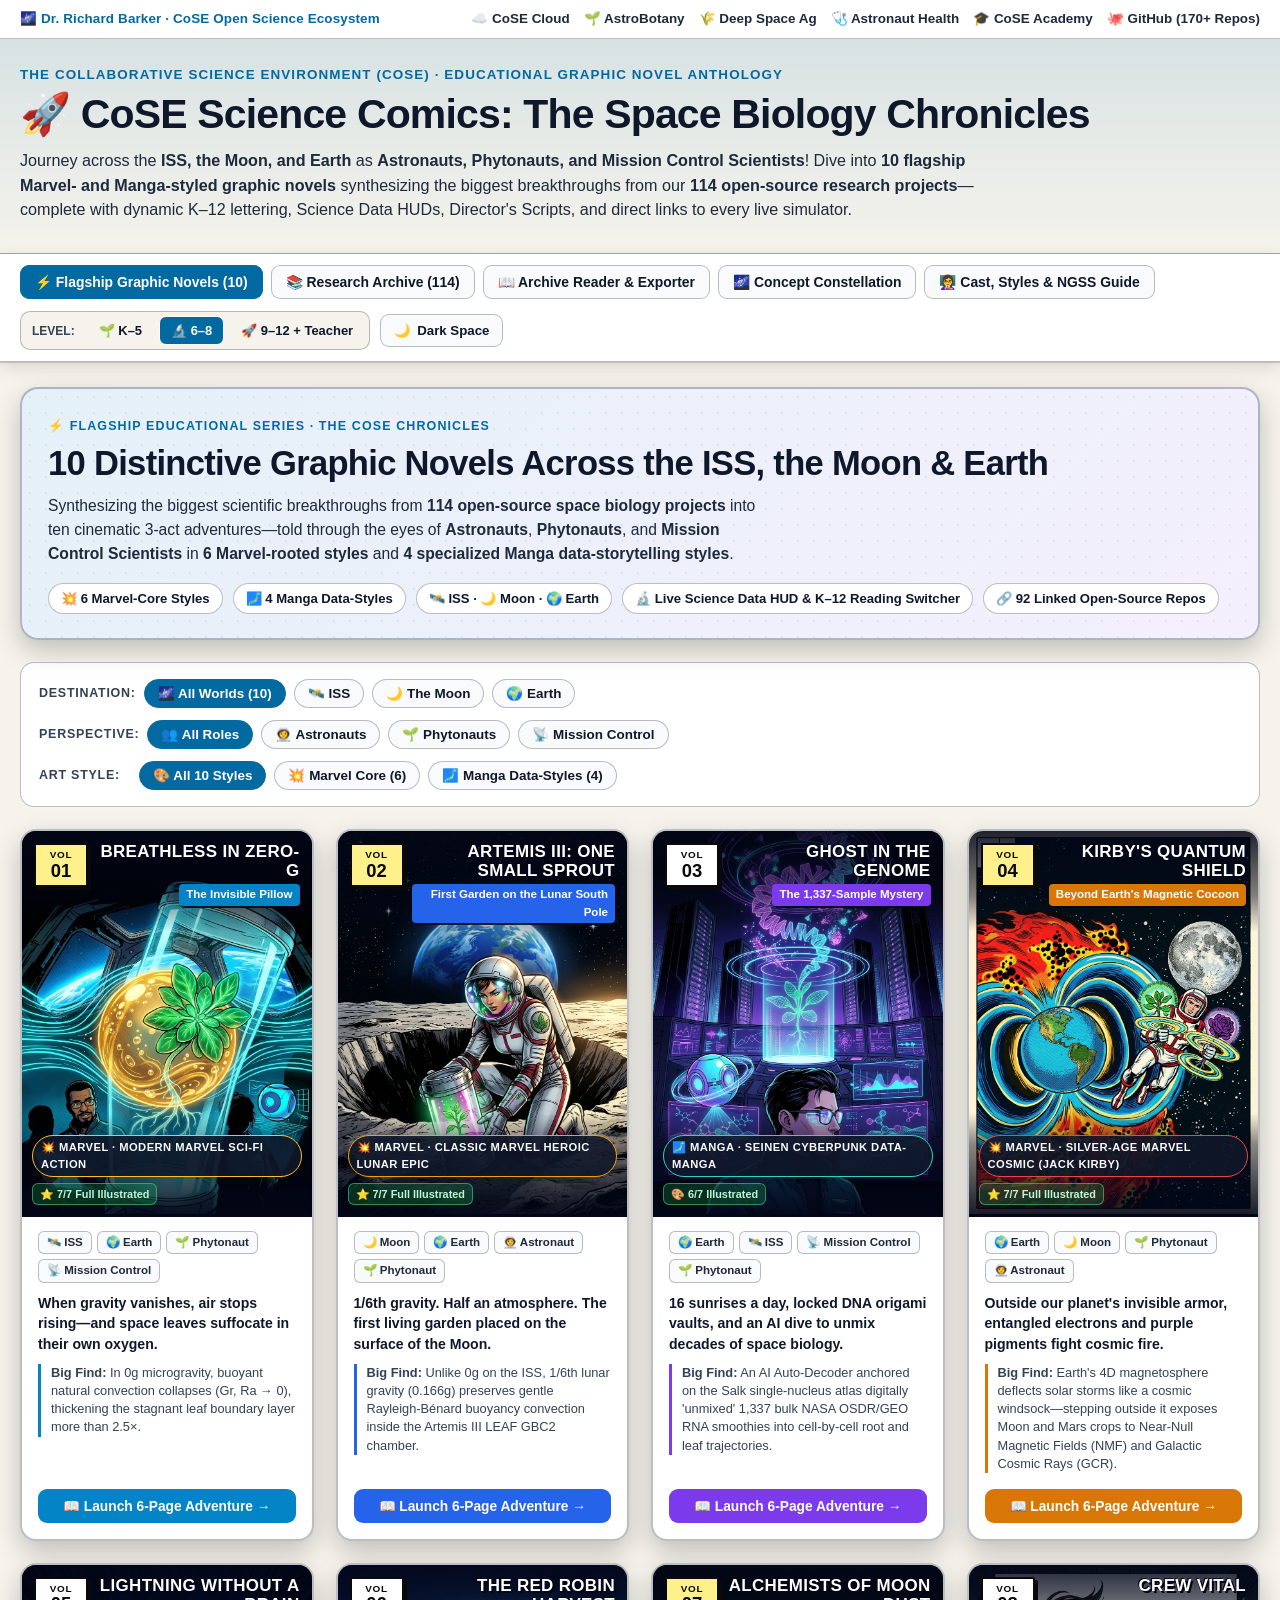
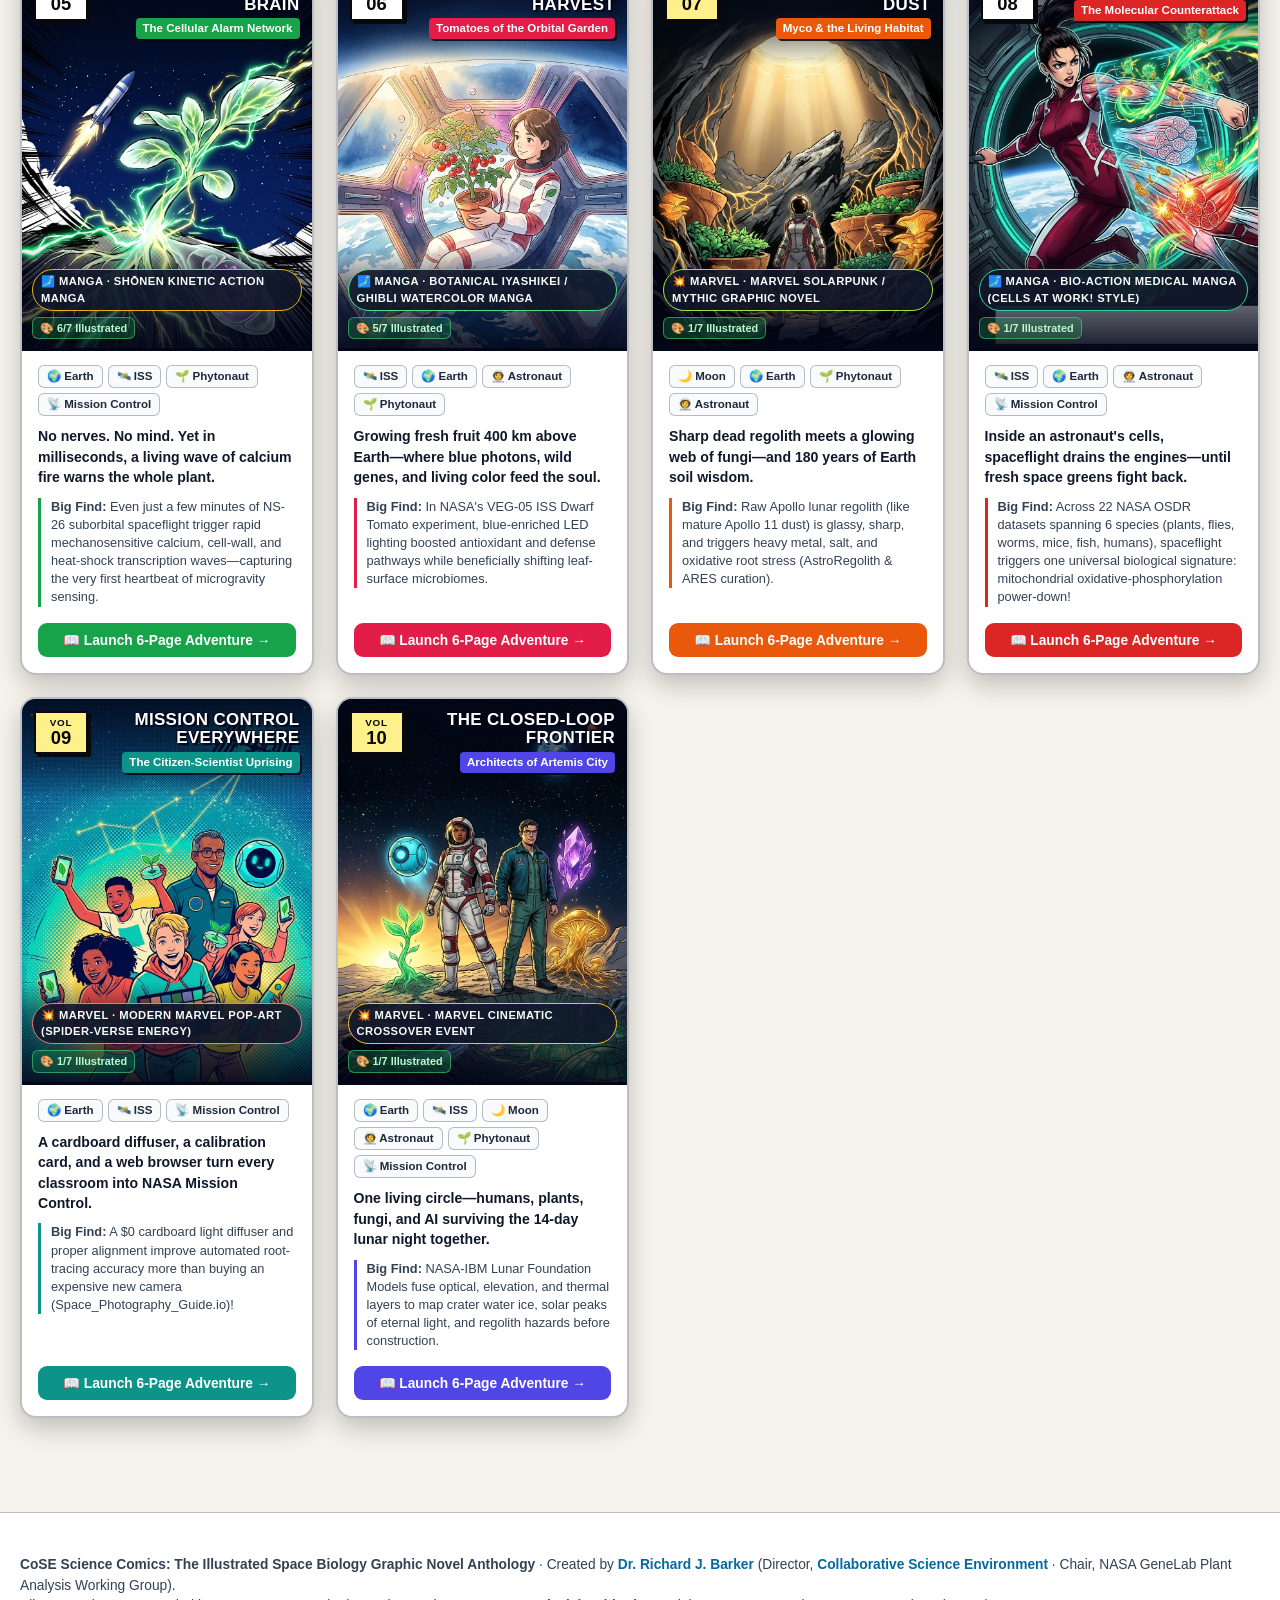
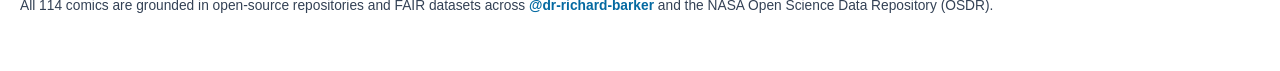
==== index.html @ 856b97b4 "Add The CoSE Chronicles: 10 flagship Marvel & Manga graphic novels (42/70 AI WebP plates + HD PNG/PD" ====
<!DOCTYPE html>
<html lang="en">
<head>
  <meta charset="utf-8">
  <meta name="viewport" content="width=device-width, initial-scale=1">
  <meta name="color-scheme" content="light dark">
  <script>
    try {
      document.querySelector('meta[name="color-scheme"]').content = localStorage.getItem("color-scheme") ?? "light dark";
    } catch (_) {}
  </script>
  <title>CoSE Science Comics — 10 Flagship Space Biology Graphic Novels &amp; 114-Issue Research Archive</title>
  <meta name="description" content="10 flagship Marvel- and Manga-styled illustrated space biology graphic novels across the ISS, the Moon, and Earth, plus a 114-issue open-science research archive from Dr. Richard Barker's CoSE portfolio.">
  <link rel="icon" href="https://dr-richard-barker.github.io/Plant_response_to_radiation/cose/cose-logo.png">
  <link rel="stylesheet" href="css/comics.css">
  <link rel="stylesheet" href="css/graphic-novels.css">
</head>
<body data-site-id="Comics">

  <!-- Top CoSE Ecosystem Navigation Bar -->
  <nav class="cose-top-bar" aria-label="CoSE Ecosystem Navigation">
    <div class="wrap">
      <a class="cose-brand-link" href="https://dr-richard-barker.github.io/">
        🌌 Dr. Richard Barker · CoSE Open Science Ecosystem
      </a>
      <div class="cose-hub-links">
        <a href="https://dr-richard-barker.github.io/CoSE_Cloud/Hub/">☁️ CoSE Cloud</a>
        <a href="https://dr-richard-barker.github.io/AstroBotany/">🌱 AstroBotany</a>
        <a href="https://dr-richard-barker.github.io/DeepSpaceAg/">🌾 Deep Space Ag</a>
        <a href="https://dr-richard-barker.github.io/AstronautHealth/">🩺 Astronaut Health</a>
        <a href="https://dr-richard-barker.github.io/dr-richard-barker/">🎓 CoSE Academy</a>
        <a href="https://github.com/dr-richard-barker" target="_blank" rel="noopener">🐙 GitHub (170+ Repos)</a>
      </div>
    </div>
  </nav>

  <!-- Anthology Hero Masthead -->
  <header class="hero-header">
    <div class="wrap">
      <p class="hero-eyebrow">The Collaborative Science Environment (CoSE) · Educational Graphic Novel Anthology</p>
      <h1 class="hero-title">🚀 CoSE Science Comics: The Space Biology Chronicles</h1>
      <p class="hero-lede">
        Journey across the <strong>ISS, the Moon, and Earth</strong> as <strong>Astronauts, Phytonauts, and Mission Control Scientists</strong>!
        Dive into <strong>10 flagship Marvel- and Manga-styled graphic novels</strong> synthesizing the biggest breakthroughs from our
        <strong>114 open-source research projects</strong>—complete with dynamic K–12 lettering, Science Data HUDs, Director's Scripts, and direct links to every live simulator.
      </p>
    </div>
  </header>

  <!-- Sticky Control Deck: View Mode Tabs + K-12 Reading Level Switcher + Light/Dark Contrast Toggle -->
  <div class="control-deck">
    <div class="wrap control-deck-inner">
      <div class="view-tabs-bar" role="tablist" aria-label="Comic Portal Views">
        <button class="tab-btn active" data-tab-btn="novels" role="tab">⚡ Flagship Graphic Novels (10)</button>
        <button class="tab-btn" data-tab-btn="newsstand" role="tab">📚 Research Archive (114)</button>
        <button class="tab-btn" data-tab-btn="reader" role="tab">📖 Archive Reader &amp; Exporter</button>
        <button class="tab-btn" data-tab-btn="constellation" role="tab">🌌 Concept Constellation</button>
        <button class="tab-btn" data-tab-btn="educator" role="tab">👩‍🏫 Cast, Styles &amp; NGSS Guide</button>
      </div>

      <div class="right-controls-cluster">
        <div class="level-switcher-group" role="group" aria-label="K-12 Reading Level Switcher">
          <span class="level-label">Level:</span>
          <button class="level-btn" data-level-btn="k5" aria-pressed="false">🌱 K–5</button>
          <button class="level-btn active" data-level-btn="ms" aria-pressed="true">🔬 6–8</button>
          <button class="level-btn" data-level-btn="hs" aria-pressed="false">🚀 9–12 + Teacher</button>
        </div>

        <button id="theme-toggle-btn" class="theme-toggle-btn" type="button" title="Toggle between Archival Light Ink Mode and Deep-Space Dark Mode">
          <span class="when-dark">☀️ <span class="sr-only">Switch to </span>Light Ink</span>
          <span class="when-light">🌙 <span class="sr-only">Switch to </span>Dark Space</span>
        </button>
      </div>
    </div>
  </div>

  <!-- ====================================================================
       VIEW 0 (HERO LANDING): 10 FLAGSHIP GRAPHIC NOVELS (MARVEL & MANGA)
       ==================================================================== -->
  <main id="view-novels" class="view-section active" aria-label="10 Flagship Graphic Novels">
    <div class="wrap">
      <div id="graphic-novels-stage"></div>
    </div>
  </main>

  <!-- ====================================================================
       VIEW 1: RESEARCH ARCHIVE NEWSSTAND (All 114 Issues across 8 Series)
       ==================================================================== -->
  <section id="view-newsstand" class="view-section" aria-label="114-Issue Research Archive">
    <div class="wrap">
      <div class="filter-console">
        <div id="scope-filter-bar" class="scope-filter-bar"></div>
        <div id="series-filter-bar" class="series-filter-bar"></div>
        <div class="filter-controls-row">
          <input
            type="search"
            id="comic-search-input"
            class="filter-input"
            placeholder="🔍 Search by project, gene, equation, Moon/Mars, or topic (e.g. 'CFD', 'mycoponics', 'H3K27me3', 'calcium', 'tomato')..."
            aria-label="Search comics"
          >
          <select id="concept-filter-select" class="filter-select" aria-label="Filter by Connecting Concept"></select>
          <select id="cast-filter-select" class="filter-select" aria-label="Filter by Character Cast"></select>
          <button id="reset-filters-btn" class="btn-reset" type="button">Reset Filters</button>
        </div>
      </div>

      <div class="newsstand-status-bar">
        <span id="newsstand-count-label">Showing all 114 Hyper-Detailed Academic Graphic Novels</span>
        <span>💡 Click any issue to read the 5-panel story or click <strong>🎞️ SVG·GIF·PDF</strong> to view/download embeddable media!</span>
      </div>

      <div id="newsstand-container"></div>
    </div>
  </section>

  <!-- ====================================================================
       VIEW 2: INTERACTIVE 5-PANEL COMIC BOOK READER & EXPORTER
       ==================================================================== -->
  <section id="view-reader" class="view-section" aria-label="Interactive Comic Book Reader">
    <div class="wrap">
      <div id="comic-reader-stage"></div>
    </div>
  </section>

  <!-- ====================================================================
       VIEW 3: INTERACTIVE CONCEPT CONSTELLATION GRAPH
       ==================================================================== -->
  <section id="view-constellation" class="view-section" aria-label="Concept Constellation Graph">
    <div class="wrap">
      <div class="constellation-pills-bar" id="constellation-concept-pills"></div>
      <div class="constellation-layout">
        <div class="constellation-stage-card">
          <canvas id="constellation-canvas" width="900" height="600"></canvas>
        </div>
        <aside class="constellation-inspector-panel" id="constellation-inspector">
          <div class="inspector-empty">
            <h3>🌌 Interactive Concept Constellation</h3>
            <p>Click any of the <strong>16 Core Concept Stars</strong> (inner ring) or <strong>114 Research Comic Planets</strong> (outer ring) to see how key scientific ideas bridge every project in the lab!</p>
          </div>
        </aside>
      </div>
    </div>
  </section>

  <!-- ====================================================================
       VIEW 4: CAST, 8 ART STYLES & K-12 EDUCATOR NGSS GUIDE
       ==================================================================== -->
  <section id="view-educator" class="view-section" aria-label="Cast and K-12 Educator Guide">
    <div class="wrap">
      <h2>👩‍🚀 Meet the Recurring Cast of the CoSE Space Lab</h2>
      <p class="hero-lede">
        Across all 8 visual comic styles, these six characters guide K–12 explorers from microscopic starch crystals
        and fungal threads up to orbital greenhouses and lunar cities.
      </p>
      <div id="cast-cards-grid" class="cast-cards-grid"></div>

      <h2>🎨 Eight Distinct Comic Art Styles — One Unified Scientific Universe</h2>
      <p class="hero-lede">
        Each thematic series features its own custom 5-layer SVG artwork palette, subcellular zoom lens, annotated leader lines,
        and embedded quantitative mini-plots while sharing our 5-panel narrative arc.
      </p>
      <div id="styles-showcase-grid" class="styles-showcase-grid"></div>

      <h2>📐 K–12 Next Generation Science Standards (NGSS) &amp; Concept Matrix</h2>
      <p class="hero-lede">
        Every comic issue connects 3 to 4 of these 16 core concepts and includes a 5-minute hands-on investigation using the project's free browser simulator.
      </p>
      <div class="ngss-table-wrap">
        <table class="ngss-table">
          <thead>
            <tr>
              <th>Core Concept Thread</th>
              <th>NGSS Alignment</th>
              <th>🌱 Elementary (K–5)</th>
              <th>🔬 Middle School (6–8)</th>
              <th>🚀 High School (9–12)</th>
              <th>Connected Comics</th>
            </tr>
          </thead>
          <tbody id="ngss-concepts-table"></tbody>
        </table>
      </div>
    </div>
  </section>

  <!-- Footer -->
  <footer class="site-footer">
    <div class="wrap">
      <p>
        <strong>CoSE Science Comics: The Illustrated Space Biology Graphic Novel Anthology</strong> · Created by
        <a href="https://dr-richard-barker.github.io/">Dr. Richard J. Barker</a> (Director,
        <a href="https://cosecloud.com">Collaborative Science Environment</a> · Chair, NASA GeneLab Plant Analysis Working Group).<br>
        All 114 comics are grounded in open-source repositories and FAIR datasets across
        <a href="https://github.com/dr-richard-barker">@dr-richard-barker</a> and the NASA Open Science Data Repository (OSDR).
      </p>
    </div>
  </footer>

  <!-- Scripts -->
  <script src="data/comics_catalog.js"></script>
  <script src="data/graphic_novels.js"></script>
  <script src="js/svg-art-engine.js"></script>
  <script src="js/graphic-novel-art-studio.js"></script>
  <script src="js/graphic-novel-export.js"></script>
  <script src="js/export-engine.js"></script>
  <script src="js/constellation.js"></script>
  <script src="js/comic-reader.js"></script>
  <script src="js/graphic-novel-reader.js"></script>
</body>
</html>
---- css/comics.css ----
/* ==========================================================================
   CoSE Science Comics — Hyper-Detailed Academic Graphic Novel Stylesheet
   Contrast-Optimized for Both Light Mode (Archival Ink) & Dark Mode (Space Console)
   ========================================================================== */

:root {
  /* Raw Light ("Archival Graphic Novel Ink") & Dark ("Deep-Space Console") Tokens */
  --bg-deep-light: #f5f3ec;
  --bg-deep-dark: #070b14;

  --bg-surface-light: #ffffff;
  --bg-surface-dark: #0f172a;

  --bg-card-light: #f8fafc;
  --bg-card-dark: #15203b;

  --bg-elevated-light: #e2e8f0;
  --bg-elevated-dark: #1e293b;

  --fg-primary-light: #0f172a;
  --fg-primary-dark: #f8fafc;

  --fg-secondary-light: #1e293b;
  --fg-secondary-dark: #e2e8f0;

  --fg-muted-light: #334155;
  --fg-muted-dark: #cbd5e1;

  --border-line-light: rgba(15, 23, 42, 0.28);
  --border-line-dark: rgba(148, 163, 184, 0.34);

  --cose-teal-light: #0369a1;
  --cose-teal-dark: #0284c7;

  --cose-cyan-light: #0369a1;
  --cose-cyan-dark: #38bdf8;

  --cose-gold-light: #92400e;
  --cose-gold-dark: #fde047;

  --takehome-bg-light: #fefce8;
  --takehome-bg-dark: rgba(15, 23, 42, 0.94);

  --caption-bar-bg-light: #0f172a;
  --caption-bar-bg-dark: #060a12;

  /* Default to Light fallback before media query / light-dark() */
  --bg-deep: var(--bg-deep-light);
  --bg-surface: var(--bg-surface-light);
  --bg-card: var(--bg-card-light);
  --bg-elevated: var(--bg-elevated-light);
  --fg-primary: var(--fg-primary-light);
  --fg-secondary: var(--fg-secondary-light);
  --fg-muted: var(--fg-muted-light);
  --border-line: var(--border-line-light);
  --cose-teal: var(--cose-teal-light);
  --cose-cyan: var(--cose-cyan-light);
  --cose-gold: var(--cose-gold-light);
  --takehome-bg: var(--takehome-bg-light);
  --caption-bar-bg: var(--caption-bar-bg-light);

  /* Fallback for browsers without light-dark() support */
  @media (prefers-color-scheme: dark) {
    --bg-deep: var(--bg-deep-dark);
    --bg-surface: var(--bg-surface-dark);
    --bg-card: var(--bg-card-dark);
    --bg-elevated: var(--bg-elevated-dark);
    --fg-primary: var(--fg-primary-dark);
    --fg-secondary: var(--fg-secondary-dark);
    --fg-muted: var(--fg-muted-dark);
    --border-line: var(--border-line-dark);
    --cose-teal: var(--cose-teal-dark);
    --cose-cyan: var(--cose-cyan-dark);
    --cose-gold: var(--cose-gold-dark);
    --takehome-bg: var(--takehome-bg-dark);
    --caption-bar-bg: var(--caption-bar-bg-dark);
  }

  /* Modern CSS light-dark() resolution following computed color-scheme */
  @supports (color: light-dark(white, black)) {
    --bg-deep: light-dark(var(--bg-deep-light), var(--bg-deep-dark));
    --bg-surface: light-dark(var(--bg-surface-light), var(--bg-surface-dark));
    --bg-card: light-dark(var(--bg-card-light), var(--bg-card-dark));
    --bg-elevated: light-dark(var(--bg-elevated-light), var(--bg-elevated-dark));
    --fg-primary: light-dark(var(--fg-primary-light), var(--fg-primary-dark));
    --fg-secondary: light-dark(var(--fg-secondary-light), var(--fg-secondary-dark));
    --fg-muted: light-dark(var(--fg-muted-light), var(--fg-muted-dark));
    --border-line: light-dark(var(--border-line-light), var(--border-line-dark));
    --cose-teal: light-dark(var(--cose-teal-light), var(--cose-teal-dark));
    --cose-cyan: light-dark(var(--cose-cyan-light), var(--cose-cyan-dark));
    --cose-gold: light-dark(var(--cose-gold-light), var(--cose-gold-dark));
    --takehome-bg: light-dark(var(--takehome-bg-light), var(--takehome-bg-dark));
    --caption-bar-bg: light-dark(var(--caption-bar-bg-light), var(--caption-bar-bg-dark));
  }

  /* MANDATORY: Declare light dark on :root and map <meta name="color-scheme"> override */
  color-scheme: light dark;
  accent-color: var(--cose-teal);

  &:has(> head > meta[name="color-scheme"][content="dark"]) {
    color-scheme: dark;
  }
  &:has(> head > meta[name="color-scheme"][content="light"]) {
    color-scheme: light;
  }

  --radius-lg: 14px;
  --radius-md: 10px;
  --shadow-card: 0 10px 26px rgba(0, 0, 0, 0.22);
}

/* Toggle option branching without JS dependencies */
.theme-toggle-btn .when-dark {
  display: none;
}
.theme-toggle-btn .when-light {
  display: inline-flex;
  align-items: center;
  gap: 6px;
}

@media (prefers-color-scheme: dark) {
  :root:not(:has(> head > meta[name="color-scheme"][content="light"])) .theme-toggle-btn .when-dark {
    display: inline-flex;
    align-items: center;
    gap: 6px;
  }
  :root:not(:has(> head > meta[name="color-scheme"][content="light"])) .theme-toggle-btn .when-light {
    display: none;
  }
}

:root:has(> head > meta[name="color-scheme"][content="dark"]) .theme-toggle-btn .when-dark {
  display: inline-flex;
  align-items: center;
  gap: 6px;
}
:root:has(> head > meta[name="color-scheme"][content="dark"]) .theme-toggle-btn .when-light {
  display: none;
}

* {
  box-sizing: border-box;
}

body {
  margin: 0;
  padding: 0;
  background-color: var(--bg-deep);
  color: var(--fg-primary);
  font-family: "IBM Plex Sans", -apple-system, BlinkMacSystemFont, "Segoe UI", Roboto, sans-serif;
  line-height: 1.5;
}

.sr-only {
  position: absolute;
  width: 1px;
  height: 1px;
  overflow: hidden;
  clip: rect(0, 0, 0, 0);
}

.wrap {
  max-width: 1360px;
  margin: 0 auto;
  padding: 0 20px;
}

/* ==========================================================================
   Top CoSE Ecosystem Banner & Hero Header
   ========================================================================== */
.cose-top-bar {
  background: var(--bg-surface);
  border-bottom: 1.5px solid var(--border-line);
  padding: 9px 0;
  font-size: 0.84rem;
}

.cose-top-bar .wrap {
  display: flex;
  flex-wrap: wrap;
  justify-content: space-between;
  align-items: center;
  gap: 10px;
}

.cose-brand-link {
  color: var(--cose-cyan);
  font-weight: 800;
  text-decoration: none;
  letter-spacing: 0.01em;
}

.cose-hub-links {
  display: flex;
  flex-wrap: wrap;
  align-items: center;
  gap: 14px;
}

.cose-hub-links a {
  color: var(--fg-secondary);
  font-weight: 600;
  text-decoration: none;
}

.cose-hub-links a:hover {
  color: var(--cose-cyan);
  text-decoration: underline;
}

.hero-header {
  padding: 26px 0 20px;
  border-bottom: 1.5px solid var(--border-line);
  background: linear-gradient(180deg, rgba(3, 105, 161, 0.12), transparent);
}

.hero-eyebrow {
  margin: 0 0 6px;
  color: var(--cose-cyan);
  font-weight: 800;
  font-size: 0.84rem;
  text-transform: uppercase;
  letter-spacing: 0.08em;
}

.hero-title {
  margin: 0 0 10px;
  font-size: clamp(1.75rem, 3.2vw, 2.65rem);
  font-weight: 900;
  letter-spacing: -0.02em;
  line-height: 1.15;
  color: var(--fg-primary);
}

.hero-lede {
  margin: 0 0 12px;
  max-width: 960px;
  color: var(--fg-secondary);
  font-size: 1.01rem;
}

/* ==========================================================================
   Sticky Control Deck (View Mode Tabs + Reading Level + Theme Toggle)
   ========================================================================== */
.control-deck {
  position: sticky;
  top: 0;
  z-index: 40;
  background: var(--bg-surface);
  border-bottom: 2px solid var(--border-line);
  padding: 11px 0;
  box-shadow: 0 4px 16px rgba(0, 0, 0, 0.12);
}

.control-deck-inner {
  display: flex;
  flex-wrap: wrap;
  justify-content: space-between;
  align-items: center;
  gap: 12px;
}

.view-tabs-bar {
  display: flex;
  flex-wrap: wrap;
  gap: 8px;
}

.tab-btn {
  background: var(--bg-card);
  color: var(--fg-primary);
  border: 1.5px solid var(--border-line);
  border-radius: 9px;
  padding: 8px 14px;
  font-size: 0.87rem;
  font-weight: 700;
  cursor: pointer;
  transition: all 0.14s ease;
}

.tab-btn:hover {
  border-color: var(--cose-cyan);
}

.tab-btn.active {
  background: var(--cose-teal);
  border-color: var(--cose-teal);
  color: #ffffff;
}

.right-controls-cluster {
  display: flex;
  flex-wrap: wrap;
  align-items: center;
  gap: 10px;
}

.level-switcher-group {
  display: flex;
  align-items: center;
  flex-wrap: wrap;
  gap: 5px;
  background: var(--bg-deep);
  padding: 4px;
  border-radius: 10px;
  border: 1.5px solid var(--border-line);
}

.level-label {
  font-size: 0.75rem;
  font-weight: 800;
  color: var(--fg-muted);
  padding: 0 7px;
  text-transform: uppercase;
}

.level-btn {
  background: transparent;
  color: var(--fg-primary);
  border: 1.5px solid transparent;
  border-radius: 7px;
  padding: 6px 11px;
  font-size: 0.81rem;
  font-weight: 700;
  cursor: pointer;
}

.level-btn.active {
  background: var(--cose-teal);
  color: #ffffff;
  border-color: #ffffff;
}

.theme-toggle-btn {
  background: var(--bg-card);
  color: var(--fg-primary);
  border: 1.5px solid var(--border-line);
  border-radius: 9px;
  padding: 8px 13px;
  font-size: 0.83rem;
  font-weight: 800;
  cursor: pointer;
  transition: border-color 0.15s;
}

.theme-toggle-btn:hover {
  border-color: var(--cose-cyan);
}

/* ==========================================================================
   View Sections & Filter Console
   ========================================================================== */
.view-section {
  display: none;
  padding: 24px 0 60px;
}

.view-section.active {
  display: block;
}

.filter-console {
  background: var(--bg-surface);
  border: 1.5px solid var(--border-line);
  border-radius: var(--radius-lg);
  padding: 16px;
  margin-bottom: 22px;
}

.series-filter-bar {
  display: flex;
  flex-wrap: wrap;
  gap: 8px;
  margin-bottom: 14px;
}

.series-pill {
  display: inline-flex;
  align-items: center;
  gap: 7px;
  background: var(--bg-card);
  color: var(--fg-primary);
  border: 1.5px solid var(--border-line);
  border-radius: 999px;
  padding: 6px 13px;
  font-size: 0.81rem;
  font-weight: 700;
  cursor: pointer;
}

.series-pill:hover {
  border-color: var(--s-color, var(--cose-cyan));
}

.series-pill.active {
  background: var(--s-color, var(--cose-teal));
  border-color: var(--s-color, var(--cose-teal));
  color: #ffffff;
}

.pill-count {
  background: rgba(0, 0, 0, 0.25);
  padding: 1px 7px;
  border-radius: 99px;
  font-size: 0.74rem;
}

.filter-controls-row {
  display: grid;
  grid-template-columns: 1.4fr 1fr 1fr auto;
  gap: 10px;
  align-items: center;
}

@media (max-width: 900px) {
  .filter-controls-row {
    grid-template-columns: 1fr;
  }
}

.filter-input,
.filter-select {
  background: var(--bg-deep);
  color: var(--fg-primary);
  border: 1.5px solid var(--border-line);
  border-radius: 8px;
  padding: 9px 12px;
  font-size: 0.88rem;
  font-weight: 600;
  width: 100%;
}

.btn-reset {
  background: var(--bg-elevated);
  color: var(--fg-primary);
  border: 1.5px solid var(--border-line);
  border-radius: 8px;
  padding: 9px 14px;
  font-size: 0.84rem;
  font-weight: 700;
  cursor: pointer;
}

.newsstand-status-bar {
  display: flex;
  flex-wrap: wrap;
  justify-content: space-between;
  align-items: center;
  margin-bottom: 16px;
  color: var(--fg-muted);
  font-weight: 600;
  font-size: 0.88rem;
}

/* ==========================================================================
   Series Shelves & Comic Newsstand Cards
   ========================================================================== */
.series-shelf {
  margin-bottom: 44px;
  background: var(--bg-surface);
  border: 1.5px solid var(--border-line);
  border-top: 5px solid var(--series-color);
  border-radius: var(--radius-lg);
  padding: 22px;
  box-shadow: var(--shadow-card);
}

.series-shelf-header {
  display: flex;
  flex-wrap: wrap;
  justify-content: space-between;
  align-items: flex-start;
  gap: 12px;
  margin-bottom: 20px;
  padding-bottom: 14px;
  border-bottom: 1.5px solid var(--border-line);
}

.series-badge {
  display: inline-block;
  font-size: 0.73rem;
  font-weight: 800;
  text-transform: uppercase;
  letter-spacing: 0.06em;
  color: #ffffff;
  padding: 3px 10px;
  border-radius: 5px;
  margin-bottom: 6px;
}

.series-title-group h2 {
  margin: 0 0 6px;
  font-size: 1.4rem;
  color: var(--fg-primary);
}

.series-title-group p {
  margin: 0;
  color: var(--fg-secondary);
  font-size: 0.93rem;
  max-width: 880px;
}

.series-count-badge {
  background: var(--bg-card);
  border: 1.5px solid var(--series-color);
  color: var(--fg-primary);
  font-weight: 800;
  font-size: 0.85rem;
  padding: 6px 14px;
  border-radius: 99px;
}

.comic-cards-grid {
  display: grid;
  grid-template-columns: repeat(auto-fill, minmax(330px, 1fr));
  gap: 18px;
}

.comic-card {
  display: flex;
  flex-direction: column;
  background: var(--bg-card);
  border: 1.5px solid var(--border-line);
  border-radius: 12px;
  overflow: hidden;
  cursor: pointer;
  transition: transform 0.16s ease, box-shadow 0.16s ease, border-color 0.16s ease;
  box-shadow: var(--shadow-card);
}

.comic-card:hover {
  transform: translateY(-4px);
  border-color: var(--card-accent, var(--cose-cyan));
}

.comic-card-cover {
  width: 100%;
  border-bottom: 2px solid var(--card-accent, var(--cose-cyan));
}

.comic-cover-svg {
  width: 100%;
  height: auto;
  display: block;
}

.comic-card-body {
  padding: 15px;
  display: flex;
  flex-direction: column;
  flex: 1;
}

.comic-card-meta {
  display: flex;
  align-items: center;
  gap: 8px;
  margin-bottom: 8px;
}

.issue-pill {
  font-size: 0.72rem;
  font-weight: 800;
  color: #ffffff;
  padding: 2px 8px;
  border-radius: 4px;
  text-transform: uppercase;
}

.style-pill {
  font-size: 0.77rem;
  color: var(--fg-muted);
  font-weight: 700;
  white-space: nowrap;
  overflow: hidden;
  text-overflow: ellipsis;
}

.comic-card-title {
  margin: 0 0 8px;
  font-size: 1.08rem;
  line-height: 1.3;
  color: var(--fg-primary);
}

.comic-card-hook {
  margin: 0 0 10px;
  font-size: 0.87rem;
  color: var(--fg-secondary);
  line-height: 1.45;
}

.comic-card-takehome {
  background: var(--takehome-bg);
  border-left: 3.5px solid var(--card-accent, var(--cose-teal));
  padding: 8px 10px;
  border-radius: 6px;
  font-size: 0.82rem;
  font-weight: 600;
  color: var(--cose-gold);
  margin-bottom: 12px;
  flex: 1;
}

.comic-card-concepts {
  display: flex;
  flex-wrap: wrap;
  gap: 5px;
  margin-bottom: 12px;
}

.card-concept-tag {
  font-size: 0.72rem;
  font-weight: 700;
  padding: 2px 8px;
  border-radius: 99px;
  border: 1.5px solid;
  background: var(--bg-surface);
  color: var(--fg-primary);
}

.comic-card-footer {
  display: flex;
  gap: 6px;
  align-items: center;
}

.btn-read-comic {
  flex: 1;
  background: var(--card-accent, var(--cose-teal));
  color: #ffffff;
  border: none;
  border-radius: 7px;
  padding: 8px 10px;
  font-size: 0.82rem;
  font-weight: 800;
  cursor: pointer;
}

.btn-export-quick {
  background: var(--bg-surface);
  color: var(--fg-primary);
  border: 1.5px solid var(--border-line);
  border-radius: 7px;
  padding: 7px 9px;
  font-size: 0.76rem;
  font-weight: 800;
  cursor: pointer;
}

.btn-export-quick:hover {
  border-color: var(--cose-cyan);
}

.btn-live-mini {
  background: var(--bg-elevated);
  color: var(--fg-primary);
  border: 1.5px solid var(--border-line);
  border-radius: 7px;
  padding: 7px 9px;
  font-size: 0.76rem;
  font-weight: 800;
  text-decoration: none;
}

/* ==========================================================================
   5-Panel Interactive Graphic Novel Reader Page
   ========================================================================== */
.comic-book-page {
  background: var(--bg-surface);
  border: 2.5px solid var(--series-color, var(--cose-cyan));
  border-radius: 16px;
  padding: 24px;
  box-shadow: var(--shadow-card);
}

.reader-nav-toolbar {
  display: flex;
  flex-wrap: wrap;
  gap: 10px;
  align-items: center;
  justify-content: space-between;
  margin-bottom: 14px;
}

.reader-issue-picker-wrap {
  flex: 1;
  min-width: 240px;
}

.reader-issue-select {
  width: 100%;
  background: var(--bg-deep);
  color: var(--fg-primary);
  border: 1.5px solid var(--series-color);
  border-radius: 8px;
  padding: 9px 12px;
  font-size: 0.9rem;
  font-weight: 700;
}

.btn-nav-step {
  background: var(--bg-card);
  color: var(--fg-primary);
  border: 1.5px solid var(--border-line);
  border-radius: 8px;
  padding: 9px 15px;
  font-size: 0.86rem;
  font-weight: 700;
  cursor: pointer;
}

.btn-nav-step:hover {
  border-color: var(--series-color);
  background: var(--bg-elevated);
}

/* Multi-Format Export & Embed Suite Bar */
.media-export-toolbar {
  display: flex;
  flex-wrap: wrap;
  align-items: center;
  justify-content: space-between;
  gap: 10px;
  background: var(--bg-card);
  border: 1.5px solid var(--border-line);
  border-radius: 10px;
  padding: 10px 14px;
  margin-bottom: 20px;
}

.met-label {
  font-size: 0.84rem;
  font-weight: 800;
  color: var(--fg-primary);
}

.met-buttons {
  display: flex;
  flex-wrap: wrap;
  gap: 8px;
}

.btn-media-export {
  background: var(--bg-surface);
  color: var(--fg-primary);
  border: 1.5px solid var(--series-color);
  border-radius: 7px;
  padding: 7px 12px;
  font-size: 0.81rem;
  font-weight: 800;
  cursor: pointer;
  transition: all 0.14s;
}

.btn-media-export:hover {
  background: var(--series-color);
  color: #ffffff;
}

.comic-page-masthead {
  background: var(--bg-card);
  border: 1.5px solid var(--border-line);
  border-left: 6px solid var(--series-color);
  border-radius: 12px;
  padding: 18px 20px;
  margin-bottom: 22px;
}

.masthead-top-row {
  display: flex;
  flex-wrap: wrap;
  gap: 10px;
  align-items: center;
  margin-bottom: 10px;
}

.masthead-series-tag {
  font-size: 0.75rem;
  font-weight: 800;
  color: #ffffff;
  padding: 4px 10px;
  border-radius: 5px;
  letter-spacing: 0.05em;
}

.masthead-style-tag,
.masthead-level-tag {
  font-size: 0.78rem;
  font-weight: 700;
  background: var(--bg-surface);
  color: var(--fg-primary);
  padding: 4px 10px;
  border-radius: 5px;
  border: 1.5px solid var(--border-line);
}

.masthead-comic-title {
  margin: 0 0 6px;
  font-size: clamp(1.45rem, 2.5vw, 2.1rem);
  font-weight: 900;
  color: var(--fg-primary);
}

.masthead-project-sub {
  margin: 0 0 10px;
  color: var(--fg-secondary);
  font-size: 0.94rem;
}

.masthead-telemetry-row {
  display: flex;
  flex-wrap: wrap;
  gap: 8px;
  margin-bottom: 12px;
}

.telemetry-badge {
  background: var(--bg-surface);
  border: 1px solid var(--border-line);
  border-radius: 6px;
  padding: 4px 10px;
  font-size: 0.79rem;
  color: var(--fg-primary);
}

.telemetry-badge code {
  color: var(--cose-cyan);
  font-weight: 700;
}

.masthead-cast-row {
  display: flex;
  flex-wrap: wrap;
  gap: 8px;
  align-items: center;
  font-size: 0.82rem;
}

.reader-cast-chip {
  background: var(--bg-surface);
  border: 1.5px solid;
  padding: 3px 10px;
  border-radius: 99px;
  color: var(--fg-primary);
}

/* 5-Panel Comic Grid: Spacious 2-Column Layout (+52% Wider Panels for Readability) */
.comic-panels-grid {
  display: grid;
  grid-template-columns: repeat(2, 1fr);
  gap: 20px;
  margin-bottom: 24px;
}

.comic-panel-card {
  background: var(--bg-card);
  border: 2.5px solid var(--series-color);
  border-radius: 12px;
  overflow: hidden;
  display: flex;
  flex-direction: column;
  box-shadow: var(--shadow-card);
}

.comic-panel-card.panel-wide {
  grid-column: 1 / -1;
}

/* Scope Filter Bar & AstroBotany QC Banner */
.scope-filter-bar {
  display: flex;
  flex-wrap: wrap;
  align-items: center;
  gap: 8px;
  margin-bottom: 12px;
  padding-bottom: 12px;
  border-bottom: 1.5px solid var(--border-line);
}

.scope-filter-label {
  font-size: 0.78rem;
  font-weight: 800;
  color: var(--fg-muted);
  text-transform: uppercase;
  margin-right: 4px;
}

.scope-pill {
  display: inline-flex;
  align-items: center;
  gap: 6px;
  background: var(--bg-card);
  color: var(--fg-primary);
  border: 1.5px solid var(--border-line);
  border-radius: 8px;
  padding: 6px 12px;
  font-size: 0.82rem;
  font-weight: 800;
  cursor: pointer;
}

.scope-pill:hover {
  border-color: #16a34a;
}

.scope-pill.active {
  background: #15803d;
  border-color: #4ade80;
  color: #ffffff;
}

.qc-verified-banner {
  background: var(--bg-surface);
  border: 1.5px solid #16a34a;
  border-left: 5px solid #16a34a;
  border-radius: 8px;
  padding: 10px 14px;
  margin-bottom: 12px;
  font-size: 0.85rem;
  color: var(--fg-primary);
}

.qc-verified-banner strong {
  color: #16a34a;
}

@media (max-width: 980px) {
  .comic-panels-grid {
    grid-template-columns: 1fr;
  }
}

.panel-top-caption {
  display: flex;
  align-items: center;
  gap: 10px;
  background: var(--caption-bar-bg);
  padding: 9px 14px;
  border-bottom: 1.5px solid var(--border-line);
}

.panel-num-circle {
  width: 24px;
  height: 24px;
  border-radius: 50%;
  display: inline-flex;
  align-items: center;
  justify-content: center;
  font-size: 0.8rem;
  font-weight: 900;
  color: #ffffff;
  flex-shrink: 0;
}

.panel-caption-text {
  font-size: 0.84rem;
  font-weight: 700;
  color: #fde047;
  letter-spacing: 0.01em;
}

.panel-art-viewport {
  width: 100%;
  border-bottom: 1.5px solid var(--border-line);
}

.comic-panel-svg {
  width: 100%;
  height: auto;
  display: block;
}

.panel-annotations-strip {
  display: flex;
  flex-wrap: wrap;
  gap: 5px;
  padding: 8px 12px 2px;
}

.pa-chip {
  font-size: 0.72rem;
  font-family: monospace;
  background: var(--bg-surface);
  color: var(--fg-primary);
  border: 1px solid var(--border-line);
  border-radius: 4px;
  padding: 2px 6px;
}

/* Comic Speech Bubble — Always Ultra-High Contrast Ink on Archival Ivory */
.panel-speech-bubble {
  margin: 10px 14px 8px;
  background: #ffffff;
  color: #0f172a;
  border: 2.5px solid var(--speaker-color, #0284c7);
  border-radius: 14px;
  padding: 12px 14px;
  position: relative;
  box-shadow: 3px 4px 0 rgba(15, 23, 42, 0.25);
}

.speech-speaker-tag {
  display: inline-block;
  color: #ffffff;
  font-size: 0.72rem;
  font-weight: 800;
  text-transform: uppercase;
  padding: 2px 8px;
  border-radius: 5px;
  margin-bottom: 5px;
}

.speech-dialogue-text {
  margin: 0;
  font-size: 0.94rem;
  font-weight: 700;
  line-height: 1.45;
  color: #0f172a;
}

.panel-science-footnote {
  margin: auto 14px 12px;
  padding: 8px 11px;
  background: var(--bg-surface);
  border-radius: 8px;
  border: 1px solid var(--border-line);
  border-left: 3.5px solid var(--series-color);
  font-size: 0.81rem;
  font-weight: 600;
  color: var(--fg-secondary);
  display: flex;
  gap: 7px;
  align-items: flex-start;
}

/* ==========================================================================
   Inspirational K-12 Take-Home Banner & Teacher Activity Box
   ========================================================================== */
.inspirational-takehome-banner {
  background: var(--takehome-bg);
  border: 2.5px solid var(--series-color);
  border-radius: 14px;
  padding: 22px 24px;
  margin-bottom: 24px;
  text-align: center;
}

.takehome-star-badge {
  display: inline-block;
  font-size: 0.78rem;
  font-weight: 900;
  letter-spacing: 0.08em;
  color: #ffffff;
  padding: 4px 14px;
  border-radius: 99px;
  margin-bottom: 10px;
}

.takehome-big-quote {
  margin: 0 auto 12px;
  max-width: 900px;
  font-size: clamp(1.18rem, 2vw, 1.55rem);
  font-weight: 800;
  color: var(--cose-gold);
  line-height: 1.35;
}

.takehome-science-summary {
  max-width: 880px;
  margin: 0 auto 18px;
  color: var(--fg-primary);
  font-size: 0.95rem;
}

.takehome-cta-row {
  display: flex;
  flex-wrap: wrap;
  justify-content: center;
  gap: 12px;
}

.btn-launch-live,
.btn-view-repo {
  display: inline-flex;
  align-items: center;
  gap: 8px;
  padding: 11px 20px;
  border-radius: 9px;
  font-size: 0.92rem;
  font-weight: 800;
  text-decoration: none;
}

.btn-launch-live {
  color: #ffffff;
}

.btn-view-repo {
  background: var(--bg-card);
  color: var(--fg-primary);
  border: 1.5px solid var(--border-line);
}

.teacher-activity-box {
  background: var(--bg-card);
  border: 2px solid var(--cose-teal);
  border-radius: 12px;
  padding: 18px 20px;
  margin-bottom: 24px;
}

.teacher-box-header {
  display: flex;
  flex-wrap: wrap;
  justify-content: space-between;
  align-items: center;
  gap: 10px;
  margin-bottom: 10px;
}

.teacher-box-header h3 {
  margin: 0;
  font-size: 1.1rem;
  color: var(--cose-cyan);
}

.ngss-pill {
  background: var(--bg-surface);
  color: var(--fg-primary);
  border: 1px solid var(--border-line);
  padding: 3px 10px;
  border-radius: 6px;
  font-size: 0.78rem;
  font-weight: 700;
  font-family: monospace;
}

.teacher-activity-prompt {
  margin: 0 0 14px;
  font-size: 0.95rem;
  color: var(--fg-primary);
}

.teacher-discussion-grid {
  display: grid;
  grid-template-columns: repeat(3, 1fr);
  gap: 12px;
}

@media (max-width: 860px) {
  .teacher-discussion-grid {
    grid-template-columns: 1fr;
  }
}

.td-card {
  background: var(--bg-surface);
  border: 1.5px solid var(--border-line);
  border-radius: 8px;
  padding: 12px;
  font-size: 0.85rem;
  color: var(--fg-primary);
}

.td-card p {
  margin: 6px 0 0;
  color: var(--fg-secondary);
}

/* Connecting Concepts & Connected Comics Trail */
.connecting-concepts-section {
  border-top: 1.5px solid var(--border-line);
  padding-top: 20px;
}

.reader-concepts-grid {
  display: grid;
  grid-template-columns: repeat(auto-fill, minmax(260px, 1fr));
  gap: 10px;
  margin-bottom: 22px;
}

.reader-concept-badge {
  display: flex;
  flex-direction: column;
  align-items: flex-start;
  text-align: left;
  gap: 4px;
  padding: 10px 14px;
  border-radius: 10px;
  border: 2px solid;
  background: var(--bg-card);
  color: var(--fg-primary);
  cursor: pointer;
}

.rc-sub {
  font-size: 0.79rem;
  color: var(--fg-secondary);
}

.connected-comics-row {
  display: grid;
  grid-template-columns: repeat(auto-fill, minmax(210px, 1fr));
  gap: 12px;
}

.connected-comic-card {
  display: flex;
  flex-direction: column;
  align-items: flex-start;
  text-align: left;
  gap: 5px;
  background: var(--bg-card);
  border: 1.5px solid var(--border-line);
  border-radius: 10px;
  padding: 12px;
  color: var(--fg-primary);
  cursor: pointer;
}

.cc-issue {
  font-size: 0.74rem;
  font-weight: 800;
  color: var(--cose-cyan);
}

.cc-project {
  font-size: 0.78rem;
  color: var(--fg-muted);
}

.cc-shared {
  font-size: 0.76rem;
  color: var(--cose-gold);
  font-weight: 800;
  margin-top: auto;
}

/* ==========================================================================
   Multi-Format Export & Embed Modal Dialog
   ========================================================================== */
.export-modal-dialog {
  width: min(1240px, 95vw);
  max-height: 92vh;
  background: var(--bg-surface);
  color: var(--fg-primary);
  border: 2.5px solid var(--cose-cyan);
  border-radius: 16px;
  padding: 0;
  box-shadow: 0 24px 64px rgba(0, 0, 0, 0.75);
}

.export-modal-dialog::backdrop {
  background: rgba(7, 11, 20, 0.78);
  backdrop-filter: blur(5px);
}

.export-modal-shell {
  display: flex;
  flex-direction: column;
  max-height: 90vh;
}

.export-modal-header {
  display: flex;
  flex-wrap: wrap;
  justify-content: space-between;
  align-items: center;
  gap: 12px;
  padding: 16px 20px;
  border-bottom: 1.5px solid var(--border-line);
  background: var(--bg-card);
}

.export-modal-header h2 {
  margin: 4px 0 0;
  font-size: 1.25rem;
}

.export-modal-badge {
  display: inline-block;
  font-size: 0.72rem;
  font-weight: 800;
  color: #ffffff;
  padding: 2px 9px;
  border-radius: 4px;
}

.export-format-tabs {
  display: flex;
  flex-wrap: wrap;
  gap: 6px;
}

.ef-tab {
  background: var(--bg-surface);
  color: var(--fg-primary);
  border: 1.5px solid var(--border-line);
  border-radius: 7px;
  padding: 7px 11px;
  font-size: 0.8rem;
  font-weight: 800;
  cursor: pointer;
}

.ef-tab.active {
  background: var(--cose-teal);
  color: #ffffff;
  border-color: var(--cose-teal);
}

.ef-close-btn {
  background: #dc2626;
  color: #ffffff;
  border: none;
  border-radius: 7px;
  padding: 7px 12px;
  font-size: 0.8rem;
  font-weight: 800;
  cursor: pointer;
}

.export-modal-body {
  padding: 18px 20px;
  overflow-y: auto;
}

.export-action-bar {
  display: flex;
  flex-wrap: wrap;
  justify-content: space-between;
  align-items: center;
  gap: 10px;
  background: var(--bg-card);
  border: 1.5px solid var(--border-line);
  border-radius: 10px;
  padding: 12px 16px;
  margin-bottom: 16px;
  font-size: 0.88rem;
}

.export-btn-group {
  display: flex;
  gap: 8px;
}

.btn-download-media,
.btn-open-newtab {
  background: var(--cose-teal);
  color: #ffffff;
  border: none;
  border-radius: 7px;
  padding: 8px 14px;
  font-size: 0.84rem;
  font-weight: 800;
  cursor: pointer;
  text-decoration: none;
}

.export-preview-stage {
  background: var(--bg-deep);
  border: 1.5px solid var(--border-line);
  border-radius: 12px;
  padding: 14px;
  text-align: center;
}

.export-preview-stage svg,
.export-preview-img {
  max-width: 100%;
  height: auto;
  border-radius: 8px;
}

.pdf-plate-sheet {
  background: #ffffff;
  color: #0f172a;
}

.pdf-academic-caption {
  text-align: left;
  margin-top: 14px;
  padding: 12px 16px;
  background: #f8fafc;
  color: #0f172a;
  border-top: 2px solid #0f172a;
  font-size: 0.86rem;
}

.embed-snippets-grid {
  display: grid;
  grid-template-columns: 1fr;
  gap: 16px;
}

.embed-box {
  background: var(--bg-card);
  border: 1.5px solid var(--border-line);
  border-radius: 10px;
  padding: 14px;
}

.embed-box h4 {
  margin: 0 0 6px;
}

.embed-textarea {
  width: 100%;
  background: var(--bg-deep);
  color: var(--fg-primary);
  border: 1.5px solid var(--border-line);
  border-radius: 7px;
  padding: 10px;
  font-family: monospace;
  font-size: 0.82rem;
}

/* ==========================================================================
   Concept Constellation, Cast & NGSS Matrix
   ========================================================================== */
.constellation-layout {
  display: grid;
  grid-template-columns: 1.45fr 1fr;
  gap: 20px;
  align-items: start;
}

@media (max-width: 1024px) {
  .constellation-layout {
    grid-template-columns: 1fr;
  }
}

.constellation-stage-card {
  background: var(--bg-surface);
  border: 1.5px solid var(--border-line);
  border-radius: var(--radius-lg);
  padding: 14px;
  overflow: hidden;
}

.constellation-pills-bar {
  display: flex;
  flex-wrap: wrap;
  gap: 6px;
  margin-bottom: 14px;
}

.constellation-pill {
  display: inline-flex;
  align-items: center;
  gap: 6px;
  background: var(--bg-card);
  color: var(--fg-primary);
  border: 1.5px solid var(--c-color, var(--cose-cyan));
  border-radius: 99px;
  padding: 4px 10px;
  font-size: 0.76rem;
  font-weight: 700;
  cursor: pointer;
}

.constellation-pill:hover {
  background: var(--c-color);
  color: #ffffff;
}

.cp-count {
  background: rgba(0, 0, 0, 0.25);
  padding: 1px 6px;
  border-radius: 99px;
  font-size: 0.7rem;
}

.constellation-inspector-panel {
  background: var(--bg-surface);
  border: 1.5px solid var(--border-line);
  border-radius: var(--radius-lg);
  padding: 18px;
  max-height: 640px;
  overflow-y: auto;
}

.inspector-header {
  padding-left: 12px;
  margin-bottom: 16px;
}

.inspector-badge {
  display: inline-block;
  font-size: 0.74rem;
  font-weight: 800;
  color: #ffffff;
  padding: 3px 9px;
  border-radius: 5px;
  margin-right: 6px;
}

.inspector-ngss {
  font-size: 0.75rem;
  color: var(--fg-muted);
  font-family: monospace;
}

.inspector-quote {
  margin: 10px 0;
  padding: 10px;
  background: var(--takehome-bg);
  border-left: 3px solid var(--cose-teal);
  border-radius: 6px;
  color: var(--cose-gold);
  font-weight: 700;
  font-size: 0.88rem;
}

.inspector-actions {
  display: flex;
  flex-wrap: wrap;
  gap: 8px;
  margin-top: 10px;
}

.btn-primary {
  background: var(--cose-teal);
  color: #ffffff;
  border: none;
  border-radius: 7px;
  padding: 8px 13px;
  font-size: 0.83rem;
  font-weight: 700;
  cursor: pointer;
}

.btn-secondary {
  background: var(--bg-card);
  color: var(--fg-primary);
  border: 1.5px solid var(--border-line);
  border-radius: 7px;
  padding: 8px 13px;
  font-size: 0.83rem;
  font-weight: 700;
  text-decoration: none;
}

.inspector-comic-list {
  display: flex;
  flex-direction: column;
  gap: 7px;
}

.inspector-comic-btn {
  display: flex;
  align-items: center;
  gap: 9px;
  background: var(--bg-card);
  color: var(--fg-primary);
  border: 1.5px solid var(--border-line);
  border-radius: 8px;
  padding: 8px 11px;
  text-align: left;
  cursor: pointer;
}

.ic-num {
  font-size: 0.73rem;
  font-weight: 800;
  color: #ffffff;
  padding: 2px 7px;
  border-radius: 4px;
}

.ic-title {
  flex: 1;
  font-size: 0.83rem;
  font-weight: 700;
}

.ic-go {
  font-size: 0.76rem;
  color: var(--cose-cyan);
  font-weight: 800;
}

.inspector-concept-pills {
  display: flex;
  flex-wrap: wrap;
  gap: 7px;
}

.concept-pill-btn {
  background: var(--bg-card);
  color: var(--fg-primary);
  border: 1.5px solid;
  border-radius: 99px;
  padding: 5px 11px;
  font-size: 0.8rem;
  font-weight: 700;
  cursor: pointer;
}

.cast-cards-grid {
  display: grid;
  grid-template-columns: repeat(auto-fill, minmax(340px, 1fr));
  gap: 18px;
  margin-bottom: 40px;
}

.cast-profile-card {
  display: flex;
  gap: 16px;
  background: var(--bg-surface);
  border: 1.5px solid var(--border-line);
  border-radius: 12px;
  padding: 18px;
}

.cast-avatar-wrap {
  width: 92px;
  flex-shrink: 0;
}

.cast-avatar-svg {
  width: 92px;
  height: 92px;
}

.cast-species-tag {
  display: inline-block;
  font-size: 0.7rem;
  font-weight: 800;
  color: #ffffff;
  padding: 2px 8px;
  border-radius: 4px;
  margin-bottom: 4px;
}

.cast-info h3 {
  margin: 0 0 2px;
  font-size: 1.15rem;
}

.cast-role {
  margin: 0 0 8px;
  font-size: 0.82rem;
  color: var(--cose-cyan);
  font-weight: 700;
}

.cast-quote {
  margin: 0 0 8px;
  font-size: 0.83rem;
  color: var(--cose-gold);
  font-weight: 700;
  font-style: italic;
}

.cast-bio {
  margin: 0 0 12px;
  font-size: 0.85rem;
  color: var(--fg-secondary);
}

.btn-filter-cast,
.btn-filter-series-jump {
  background: var(--bg-card);
  color: var(--cose-cyan);
  border: 1.5px solid var(--border-line);
  border-radius: 6px;
  padding: 6px 11px;
  font-size: 0.8rem;
  font-weight: 800;
  cursor: pointer;
}

.styles-showcase-grid {
  display: grid;
  grid-template-columns: repeat(auto-fill, minmax(280px, 1fr));
  gap: 14px;
  margin-bottom: 40px;
}

.style-guide-card {
  background: var(--bg-surface);
  border: 1.5px solid var(--border-line);
  border-radius: 10px;
  padding: 16px;
}

.sg-badge {
  display: inline-block;
  font-size: 0.72rem;
  font-weight: 800;
  color: #ffffff;
  padding: 2px 8px;
  border-radius: 4px;
  margin-bottom: 6px;
}

.style-guide-card h4 {
  margin: 0 0 4px;
  font-size: 1.02rem;
}

.sg-series-name {
  margin: 0 0 6px;
  font-size: 0.83rem;
  color: var(--cose-cyan);
  font-weight: 700;
}

.sg-desc {
  margin: 0 0 12px;
  font-size: 0.83rem;
  color: var(--fg-secondary);
}

.ngss-table-wrap {
  overflow-x: auto;
  background: var(--bg-surface);
  border: 1.5px solid var(--border-line);
  border-radius: 12px;
}

.ngss-table {
  width: 100%;
  border-collapse: collapse;
  font-size: 0.84rem;
}

.ngss-table th,
.ngss-table td {
  padding: 12px 14px;
  text-align: left;
  border-bottom: 1px solid var(--border-line);
  vertical-align: top;
}

.ngss-table th {
  background: var(--bg-card);
  color: var(--cose-cyan);
  font-weight: 800;
}

.table-concept-badge {
  display: inline-block;
  color: #ffffff;
  font-weight: 700;
  font-size: 0.78rem;
  padding: 3px 9px;
  border-radius: 6px;
  white-space: nowrap;
}

.site-footer {
  border-top: 1.5px solid var(--border-line);
  padding: 28px 0 40px;
  color: var(--fg-muted);
  font-size: 0.86rem;
  background: var(--bg-surface);
}

.site-footer a {
  color: var(--cose-cyan);
  font-weight: 700;
  text-decoration: none;
}

/* Forced Colors (High Contrast Windows Mode) Support */
@media (forced-colors: active) {
  .comic-card,
  .comic-panel-card,
  .tab-btn,
  .level-btn,
  .series-pill,
  .theme-toggle-btn {
    border: 2px solid CanvasText;
  }
  .tab-btn.active,
  .level-btn.active,
  .series-pill.active {
    outline: 3px solid Highlight;
  }
}

@media print {
  :root {
    color-scheme: light !important;
  }
  body {
    background: #ffffff !important;
    color: #000000 !important;
  }
  .cose-top-bar,
  .hero-header,
  .control-deck,
  .no-print,
  .site-footer,
  .export-modal-dialog {
    display: none !important;
  }
  .view-section {
    display: none !important;
  }
  #view-reader {
    display: block !important;
    padding: 0 !important;
  }
  .comic-book-page {
    box-shadow: none !important;
    border: 2px solid #000000 !important;
    padding: 12px !important;
  }
}
---- css/graphic-novels.css ----
/* ==========================================================================
   The CoSE Chronicles — 10 Flagship Graphic Novels Stylesheet
   Marvel & Manga Visual Grammars · Light/Dark Contrast Calibrated
   ========================================================================== */

.gn-showcase-banner {
  background: linear-gradient(135deg, color-mix(in srgb, var(--bg-card) 92%, #0284c7 8%), color-mix(in srgb, var(--bg-surface) 92%, #7c3aed 8%));
  border: 2px solid var(--border-line);
  border-radius: 18px;
  padding: 24px 26px;
  margin-bottom: 22px;
  box-shadow: var(--shadow-card);
  position: relative;
  overflow: hidden;
}

.gn-showcase-banner::after {
  content: "";
  position: absolute;
  inset: 0;
  background-image: radial-gradient(color-mix(in srgb, var(--cose-cyan) 18%, transparent) 1.2px, transparent 1.2px);
  background-size: 16px 16px;
  pointer-events: none;
  opacity: 0.45;
}

.gn-banner-content {
  position: relative;
  z-index: 1;
}

.gn-banner-eyebrow {
  display: inline-flex;
  align-items: center;
  gap: 8px;
  font-size: 0.78rem;
  font-weight: 800;
  text-transform: uppercase;
  letter-spacing: 0.09em;
  color: var(--cose-cyan);
  margin: 0 0 8px;
}

.gn-banner-title {
  margin: 0 0 10px;
  font-size: clamp(1.5rem, 2.7vw, 2.2rem);
  font-weight: 900;
  letter-spacing: -0.02em;
  color: var(--fg-primary);
  line-height: 1.15;
}

.gn-banner-lede {
  margin: 0 0 16px;
  color: var(--fg-secondary);
  font-size: 0.98rem;
  line-height: 1.55;
  max-width: 82ch;
}

.gn-banner-stats {
  display: flex;
  flex-wrap: wrap;
  gap: 10px;
}

.gn-stat-pill {
  display: inline-flex;
  align-items: center;
  gap: 6px;
  padding: 5px 12px;
  border-radius: 999px;
  background: var(--bg-surface);
  border: 1.5px solid var(--border-line);
  color: var(--fg-primary);
  font-size: 0.82rem;
  font-weight: 700;
}

/* Mission Filters Console */
.gn-filter-deck {
  display: flex;
  flex-direction: column;
  gap: 12px;
  padding: 16px 18px;
  background: var(--bg-surface);
  border: 1.5px solid var(--border-line);
  border-radius: 14px;
  margin-bottom: 22px;
}

.gn-filter-row {
  display: flex;
  flex-wrap: wrap;
  align-items: center;
  gap: 8px;
}

.gn-filter-label {
  font-size: 0.78rem;
  font-weight: 800;
  text-transform: uppercase;
  letter-spacing: 0.06em;
  color: var(--fg-muted);
  min-width: 92px;
}

.gn-pill {
  appearance: none;
  border: 1.5px solid var(--border-line);
  background: var(--bg-card);
  color: var(--fg-primary);
  padding: 6px 13px;
  border-radius: 999px;
  font-size: 0.84rem;
  font-weight: 700;
  cursor: pointer;
  transition: transform 0.14s ease, background 0.14s ease, border-color 0.14s ease;
}

.gn-pill:hover {
  transform: translateY(-1px);
  border-color: var(--cose-cyan);
}

.gn-pill.active {
  background: var(--cose-teal);
  border-color: var(--cose-teal);
  color: #ffffff;
}

/* 10 Graphic Novel Collectible Cover Grid */
.gn-covers-grid {
  display: grid;
  grid-template-columns: repeat(auto-fill, minmax(290px, 1fr));
  gap: 22px;
  margin-bottom: 34px;
}

.gn-cover-card {
  display: flex;
  flex-direction: column;
  background: var(--bg-surface);
  border: 2.5px solid var(--border-line);
  border-radius: 16px;
  overflow: hidden;
  box-shadow: var(--shadow-card);
  cursor: pointer;
  transition: transform 0.2s ease, box-shadow 0.2s ease, border-color 0.2s ease;
  position: relative;
}

.gn-cover-card:hover {
  transform: translateY(-5px);
  border-color: var(--gn-color, var(--cose-cyan));
  box-shadow: 0 18px 36px rgba(0, 0, 0, 0.34);
}

.gn-cover-art-wrap {
  position: relative;
  aspect-ratio: 3 / 4;
  background: #070b14;
  overflow: hidden;
  border-bottom: 3px solid #020617;
}

.gn-cover-art-wrap img,
.gn-cover-art-wrap .gn-studio-svg {
  width: 100%;
  height: 100%;
  object-fit: cover;
  display: block;
  transition: transform 0.35s ease;
}

.gn-cover-card:hover .gn-cover-art-wrap img,
.gn-cover-card:hover .gn-cover-art-wrap .gn-studio-svg {
  transform: scale(1.03);
}

/* Classic Marvel / Manga Comic Cover Masthead Overlay */
.gn-cover-masthead {
  position: absolute;
  inset: 0 0 auto 0;
  padding: 12px 12px 26px;
  background: linear-gradient(180deg, rgba(2, 6, 23, 0.88) 0%, rgba(2, 6, 23, 0.48) 65%, transparent 100%);
  display: flex;
  align-items: flex-start;
  justify-content: space-between;
  gap: 8px;
  pointer-events: none;
}

.gn-corner-box {
  display: flex;
  flex-direction: column;
  align-items: center;
  justify-content: center;
  min-width: 54px;
  padding: 5px 7px;
  background: #fef08a;
  color: #09090b;
  border: 2.5px solid #09090b;
  box-shadow: 3px 3px 0 #09090b;
  font-weight: 900;
  line-height: 1.05;
  text-transform: uppercase;
}

.gn-cover-card.gn-family-manga .gn-corner-box {
  background: #ffffff;
  color: #09090b;
  border-radius: 2px;
}

.gn-corner-vol {
  font-size: 0.62rem;
  letter-spacing: 0.08em;
}

.gn-corner-num {
  font-size: 1.15rem;
}

.gn-cover-title-stack {
  flex: 1;
  text-align: right;
}

.gn-cover-title {
  margin: 0;
  font-size: 1.06rem;
  font-weight: 900;
  letter-spacing: 0.02em;
  color: #ffffff;
  text-shadow: 2px 2px 0 #020617, -1px -1px 0 #020617;
  line-height: 1.1;
}

.gn-cover-sub {
  display: inline-block;
  margin-top: 4px;
  padding: 2px 7px;
  background: var(--gn-color, #0284c7);
  color: #ffffff;
  font-size: 0.72rem;
  font-weight: 800;
  border-radius: 4px;
  box-shadow: 2px 2px 0 rgba(2, 6, 23, 0.85);
}

.gn-cover-bottom-bar {
  position: absolute;
  inset: auto 0 0 0;
  padding: 22px 10px 9px;
  background: linear-gradient(0deg, rgba(2, 6, 23, 0.9) 0%, rgba(2, 6, 23, 0.45) 70%, transparent 100%);
  display: flex;
  flex-wrap: wrap;
  justify-content: space-between;
  align-items: center;
  gap: 6px;
  pointer-events: none;
}

.gn-style-ribbon {
  font-size: 0.7rem;
  font-weight: 800;
  letter-spacing: 0.04em;
  text-transform: uppercase;
  padding: 3px 8px;
  border-radius: 999px;
  background: rgba(15, 23, 42, 0.88);
  color: #f8fafc;
  border: 1.5px solid var(--gn-accent, #38bdf8);
}

.gn-art-badge {
  font-size: 0.68rem;
  font-weight: 800;
  padding: 2px 7px;
  border-radius: 6px;
  background: rgba(34, 197, 94, 0.22);
  color: #bbf7d0;
  border: 1px solid rgba(74, 222, 128, 0.55);
}

.gn-cover-body {
  padding: 14px 16px 16px;
  display: flex;
  flex-direction: column;
  gap: 10px;
  flex: 1;
}

.gn-meta-chips {
  display: flex;
  flex-wrap: wrap;
  gap: 5px;
}

.gn-chip {
  font-size: 0.72rem;
  font-weight: 700;
  padding: 2px 8px;
  border-radius: 6px;
  background: var(--bg-card);
  border: 1px solid var(--border-line);
  color: var(--fg-secondary);
}

.gn-tagline {
  margin: 0;
  font-size: 0.88rem;
  font-weight: 600;
  color: var(--fg-primary);
  line-height: 1.45;
}

.gn-find-preview {
  margin: 0;
  font-size: 0.8rem;
  color: var(--fg-muted);
  line-height: 1.42;
  padding-left: 10px;
  border-left: 3px solid var(--gn-color, var(--cose-cyan));
}

.gn-cover-cta {
  margin-top: auto;
  display: flex;
  align-items: center;
  justify-content: space-between;
  gap: 8px;
  padding-top: 6px;
}

.btn-gn-launch {
  flex: 1;
  border: none;
  border-radius: 9px;
  padding: 9px 14px;
  background: var(--gn-color, var(--cose-teal));
  color: #ffffff;
  font-weight: 800;
  font-size: 0.86rem;
  cursor: pointer;
  transition: filter 0.15s ease, transform 0.15s ease;
}

.btn-gn-launch:hover {
  filter: brightness(1.1);
  transform: translateY(-1px);
}

/* ==========================================================================
   CINEMATIC GRAPHIC NOVEL READER
   ========================================================================== */

.gn-reader-shell {
  display: flex;
  flex-direction: column;
  gap: 18px;
}

.gn-reader-toolbar {
  display: flex;
  flex-wrap: wrap;
  align-items: center;
  justify-content: space-between;
  gap: 10px;
  padding: 12px 16px;
  background: var(--bg-surface);
  border: 2px solid var(--border-line);
  border-radius: 14px;
  position: sticky;
  top: 66px;
  z-index: 25;
  box-shadow: 0 8px 20px rgba(0, 0, 0, 0.18);
}

.gn-toolbar-group {
  display: flex;
  flex-wrap: wrap;
  align-items: center;
  gap: 7px;
}

.gn-tool-btn {
  appearance: none;
  border: 1.5px solid var(--border-line);
  background: var(--bg-card);
  color: var(--fg-primary);
  padding: 6px 12px;
  border-radius: 9px;
  font-size: 0.82rem;
  font-weight: 700;
  cursor: pointer;
  transition: background 0.15s ease, border-color 0.15s ease;
}

.gn-tool-btn:hover {
  border-color: var(--gn-color, var(--cose-cyan));
}

.gn-tool-btn.active {
  background: var(--gn-color, var(--cose-teal));
  border-color: var(--gn-color, var(--cose-teal));
  color: #ffffff;
}

.gn-reader-header {
  background: var(--bg-surface);
  border: 2.5px solid var(--gn-color, var(--border-line));
  border-radius: 16px;
  padding: 20px 22px;
  display: grid;
  grid-template-columns: 140px 1fr;
  gap: 20px;
  align-items: center;
}

@media (max-width: 680px) {
  .gn-reader-header {
    grid-template-columns: 1fr;
  }
}

.gn-reader-mini-cover {
  aspect-ratio: 3 / 4;
  border-radius: 10px;
  overflow: hidden;
  border: 2.5px solid #020617;
  box-shadow: 4px 4px 0 rgba(2, 6, 23, 0.6);
}

.gn-reader-mini-cover img,
.gn-reader-mini-cover .gn-studio-svg {
  width: 100%;
  height: 100%;
  object-fit: cover;
  display: block;
}

.gn-reader-header-meta h2 {
  margin: 6px 0 4px;
  font-size: clamp(1.35rem, 2.4vw, 1.95rem);
  font-weight: 900;
  color: var(--fg-primary);
}

.gn-reader-subtitle {
  margin: 0 0 8px;
  font-size: 1rem;
  font-weight: 700;
  color: var(--gn-color, var(--cose-cyan));
}

.gn-reader-style-note {
  margin: 0 0 10px;
  font-size: 0.86rem;
  color: var(--fg-muted);
  line-height: 1.48;
}

/* Comic Spread Stage */
.gn-pages-stream {
  display: flex;
  flex-direction: column;
  gap: 28px;
}

.gn-page-article {
  background: var(--bg-surface);
  border: 3px solid #020617;
  border-radius: 14px;
  overflow: hidden;
  box-shadow: 0 14px 32px rgba(0, 0, 0, 0.28);
}

.gn-page-article.gn-family-manga {
  border-width: 3.5px;
  border-radius: 6px;
}

.gn-page-topbar {
  display: flex;
  flex-wrap: wrap;
  align-items: center;
  justify-content: space-between;
  gap: 8px;
  padding: 10px 16px;
  background: var(--caption-bar-bg);
  color: #f8fafc;
  font-size: 0.82rem;
  font-weight: 800;
  border-bottom: 2.5px solid #020617;
}

.gn-page-act-tag {
  color: var(--gn-accent, #fbbf24);
  text-transform: uppercase;
  letter-spacing: 0.06em;
}

/* Art Canvas & Interactive Overlay Layer */
.gn-spread-canvas {
  position: relative;
  aspect-ratio: 1400 / 788;
  background: #020617;
  overflow: hidden;
}

.gn-spread-canvas img,
.gn-spread-canvas .gn-studio-svg {
  width: 100%;
  height: 100%;
  object-fit: cover;
  display: block;
}

/* Lettering Overlay Layer */
.gn-lettering-layer {
  position: absolute;
  inset: 0;
  pointer-events: none;
  padding: 16px;
  display: flex;
  flex-direction: column;
  justify-content: space-between;
  transition: opacity 0.2s ease;
}

.gn-clean-art .gn-lettering-layer,
.gn-hide-lettering .gn-lettering-layer {
  opacity: 0;
  visibility: hidden;
}

.gn-top-lettering-row {
  display: flex;
  justify-content: space-between;
  align-items: flex-start;
  gap: 14px;
}

/* Classic Marvel Goldenrod Narration Box vs. Manga Crisp Ink Narration Plate */
.gn-caption-box {
  max-width: min(56%, 540px);
  padding: 10px 14px;
  background: #fef3c7;
  color: #09090b;
  border: 2.5px solid #09090b;
  box-shadow: 4px 4px 0 #09090b;
  font-size: clamp(0.8rem, 1.05vw, 0.94rem);
  font-weight: 800;
  line-height: 1.38;
  letter-spacing: 0.01em;
}

.gn-family-manga .gn-caption-box {
  background: rgba(255, 255, 255, 0.95);
  color: #09090b;
  border: 2.5px solid #09090b;
  border-left: 7px solid var(--gn-color, #7c3aed);
  box-shadow: 3px 3px 0 rgba(9, 9, 11, 0.9);
}

/* Comic & Manga Stylized SFX Stamp */
.gn-sfx-stamp {
  font-family: Impact, "Arial Black", "Trebuchet MS", sans-serif;
  font-size: clamp(1.05rem, 2vw, 1.7rem);
  font-weight: 900;
  font-style: italic;
  letter-spacing: 0.04em;
  color: #fde047;
  -webkit-text-stroke: 1.5px #09090b;
  text-shadow: 3px 3px 0 #09090b, 0 0 18px rgba(250, 204, 21, 0.55);
  padding: 2px 8px;
  white-space: nowrap;
}

.gn-family-manga .gn-sfx-stamp {
  color: #ffffff;
  -webkit-text-stroke: 1.6px var(--gn-color, #7c3aed);
  text-shadow: 3px 3px 0 #09090b, -2px -2px 0 #09090b;
}

/* Speech Balloons */
.gn-bubbles-row {
  display: flex;
  justify-content: space-between;
  align-items: flex-end;
  gap: 16px;
}

.gn-speech-balloon {
  max-width: min(46%, 460px);
  padding: 10px 14px 11px;
  background: rgba(255, 255, 255, 0.96);
  color: #09090b;
  border: 2.5px solid #09090b;
  border-radius: 18px;
  box-shadow: 4px 4px 0 rgba(9, 9, 11, 0.88);
  position: relative;
}

.gn-family-manga .gn-speech-balloon {
  border-radius: 22px 22px 16px 16px;
  border-width: 2.5px;
}

.gn-speaker-pill {
  display: inline-block;
  margin-bottom: 4px;
  padding: 2px 8px;
  border-radius: 999px;
  font-size: 0.69rem;
  font-weight: 900;
  text-transform: uppercase;
  letter-spacing: 0.05em;
  color: #ffffff;
  background: var(--speaker-color, #0284c7);
}

.gn-speech-text {
  margin: 0;
  font-size: clamp(0.79rem, 1vw, 0.92rem);
  font-weight: 700;
  line-height: 1.38;
  color: #0f172a;
}

/* Responsive Mobile Lettering Dock: Never crowd small screens! */
@media (max-width: 780px) {
  .gn-lettering-layer {
    position: static;
    background: var(--bg-card);
    padding: 14px;
    gap: 12px;
    border-top: 2.5px solid #020617;
  }
  .gn-caption-box,
  .gn-speech-balloon {
    max-width: 100%;
  }
  .gn-bubbles-row {
    flex-direction: column;
    align-items: stretch;
  }
  .gn-top-lettering-row {
    flex-direction: column;
  }
}

/* Science Data HUD Drawer Strip */
.gn-data-hud-bar {
  display: grid;
  grid-template-columns: 1fr auto;
  gap: 14px;
  align-items: center;
  padding: 13px 16px;
  background: color-mix(in srgb, var(--bg-card) 90%, var(--gn-color, #0284c7) 10%);
  border-top: 2px solid var(--border-line);
}

.gn-clean-art .gn-data-hud-bar,
.gn-hide-hud .gn-data-hud-bar {
  display: none;
}

@media (max-width: 720px) {
  .gn-data-hud-bar {
    grid-template-columns: 1fr;
  }
}

.gn-hud-headline {
  font-size: 0.88rem;
  font-weight: 800;
  color: var(--fg-primary);
  margin: 0 0 4px;
}

.gn-hud-eq-row {
  display: flex;
  flex-wrap: wrap;
  gap: 8px;
  align-items: center;
  margin-bottom: 5px;
}

.gn-hud-eq {
  font-family: ui-monospace, SFMono-Regular, Menlo, monospace;
  font-size: 0.8rem;
  font-weight: 700;
  padding: 3px 8px;
  border-radius: 6px;
  background: var(--bg-surface);
  border: 1px solid var(--border-line);
  color: var(--cose-cyan);
}

.gn-hud-metric {
  font-size: 0.78rem;
  font-weight: 700;
  color: var(--fg-secondary);
}

.gn-hud-desc {
  margin: 0;
  font-size: 0.81rem;
  color: var(--fg-muted);
  line-height: 1.42;
}

.gn-hud-actions {
  display: flex;
  flex-wrap: wrap;
  gap: 8px;
}

.btn-hud-link {
  display: inline-flex;
  align-items: center;
  gap: 5px;
  padding: 7px 11px;
  border-radius: 8px;
  border: 1.5px solid var(--gn-color, var(--cose-teal));
  background: var(--bg-surface);
  color: var(--fg-primary);
  font-size: 0.78rem;
  font-weight: 800;
  text-decoration: none;
  cursor: pointer;
}

.btn-hud-link:hover {
  background: var(--gn-color, var(--cose-teal));
  color: #ffffff;
}

/* Compact Director's Shot Footnote */
.gn-director-strip {
  padding: 9px 16px;
  background: var(--bg-elevated);
  color: var(--fg-muted);
  font-size: 0.78rem;
  line-height: 1.4;
  border-top: 1px solid var(--border-line);
}

.gn-clean-art .gn-director-strip {
  display: none;
}

/* Cinema Page Filmstrip Navigator */
.gn-filmstrip-nav {
  display: flex;
  align-items: center;
  justify-content: space-between;
  gap: 10px;
  padding: 12px 16px;
  background: var(--bg-surface);
  border: 2px solid var(--border-line);
  border-radius: 14px;
  flex-wrap: wrap;
}

.gn-filmstrip-thumbs {
  display: flex;
  flex-wrap: wrap;
  gap: 8px;
  justify-content: center;
  flex: 1;
}

.gn-thumb-btn {
  display: inline-flex;
  align-items: center;
  gap: 6px;
  padding: 6px 11px;
  border-radius: 8px;
  border: 1.5px solid var(--border-line);
  background: var(--bg-card);
  color: var(--fg-primary);
  font-size: 0.8rem;
  font-weight: 800;
  cursor: pointer;
}

.gn-thumb-btn.active {
  background: var(--gn-color, var(--cose-teal));
  border-color: var(--gn-color, var(--cose-teal));
  color: #ffffff;
}

/* Mission Debrief & Cross-Linked Research Projects */
.gn-debrief-section {
  background: var(--bg-surface);
  border: 2.5px solid var(--gn-color, var(--border-line));
  border-radius: 16px;
  padding: 22px 24px;
  display: flex;
  flex-direction: column;
  gap: 16px;
}

.gn-debrief-finds {
  margin: 0;
  padding-left: 20px;
  display: flex;
  flex-direction: column;
  gap: 8px;
  color: var(--fg-secondary);
  font-size: 0.92rem;
  line-height: 1.5;
}

.gn-source-repos-grid {
  display: grid;
  grid-template-columns: repeat(auto-fill, minmax(230px, 1fr));
  gap: 12px;
}

.gn-source-repo-card {
  text-align: left;
  padding: 12px 14px;
  border-radius: 10px;
  background: var(--bg-card);
  border: 1.5px solid var(--border-line);
  border-top: 3px solid var(--gn-color, var(--cose-teal));
  cursor: pointer;
  display: flex;
  flex-direction: column;
  gap: 4px;
  color: var(--fg-primary);
  transition: transform 0.14s ease, border-color 0.14s ease;
}

.gn-source-repo-card:hover {
  transform: translateY(-2px);
  border-color: var(--gn-color, var(--cose-cyan));
}

.gn-source-repo-card span {
  font-size: 0.74rem;
  color: var(--fg-muted);
}

/* Native <dialog> Director's Script & Notes Modal */
dialog.gn-script-dialog {
  width: min(880px, 94vw);
  max-height: 86vh;
  padding: 0;
  border: 2.5px solid var(--gn-color, var(--cose-cyan));
  border-radius: 16px;
  background: var(--bg-surface);
  color: var(--fg-primary);
  box-shadow: 0 24px 64px rgba(0, 0, 0, 0.55);
  overflow: hidden;
}

dialog.gn-script-dialog::backdrop {
  background: rgba(2, 6, 23, 0.72);
  backdrop-filter: blur(4px);
}

.gn-dialog-head {
  display: flex;
  align-items: center;
  justify-content: space-between;
  gap: 12px;
  padding: 16px 20px;
  background: var(--bg-card);
  border-bottom: 1.5px solid var(--border-line);
}

.gn-dialog-head h3 {
  margin: 0;
  font-size: 1.1rem;
  font-weight: 900;
}

.gn-dialog-body {
  padding: 18px 22px 24px;
  overflow-y: auto;
  max-height: calc(86vh - 68px);
  display: flex;
  flex-direction: column;
  gap: 16px;
}

.gn-script-beat-card {
  padding: 14px 16px;
  border-radius: 12px;
  background: var(--bg-card);
  border: 1px solid var(--border-line);
}

.gn-script-beat-card h4 {
  margin: 0 0 8px;
  font-size: 0.96rem;
  color: var(--cose-cyan);
}

.gn-script-beat-card p {
  margin: 4px 0;
  font-size: 0.86rem;
  line-height: 1.48;
  color: var(--fg-secondary);
}

/* Cross-link Banner inside 114-Issue Archive Reader */
.archive-featured-novel-bar {
  display: flex;
  flex-wrap: wrap;
  align-items: center;
  justify-content: space-between;
  gap: 12px;
  padding: 12px 16px;
  margin-bottom: 16px;
  border-radius: 12px;
  background: color-mix(in srgb, var(--bg-card) 86%, #fbbf24 14%);
  border: 2px solid var(--border-line);
}

.archive-featured-novel-bar strong {
  color: var(--fg-primary);
}

.btn-jump-novel {
  border: none;
  border-radius: 8px;
  padding: 7px 13px;
  background: var(--cose-teal);
  color: #ffffff;
  font-weight: 800;
  font-size: 0.82rem;
  cursor: pointer;
}

@media print {
  .gn-reader-toolbar,
  .gn-filmstrip-nav,
  .gn-hud-actions {
    display: none !important;
  }
  .gn-page-article {
    break-inside: avoid;
    margin-bottom: 18px;
  }
}
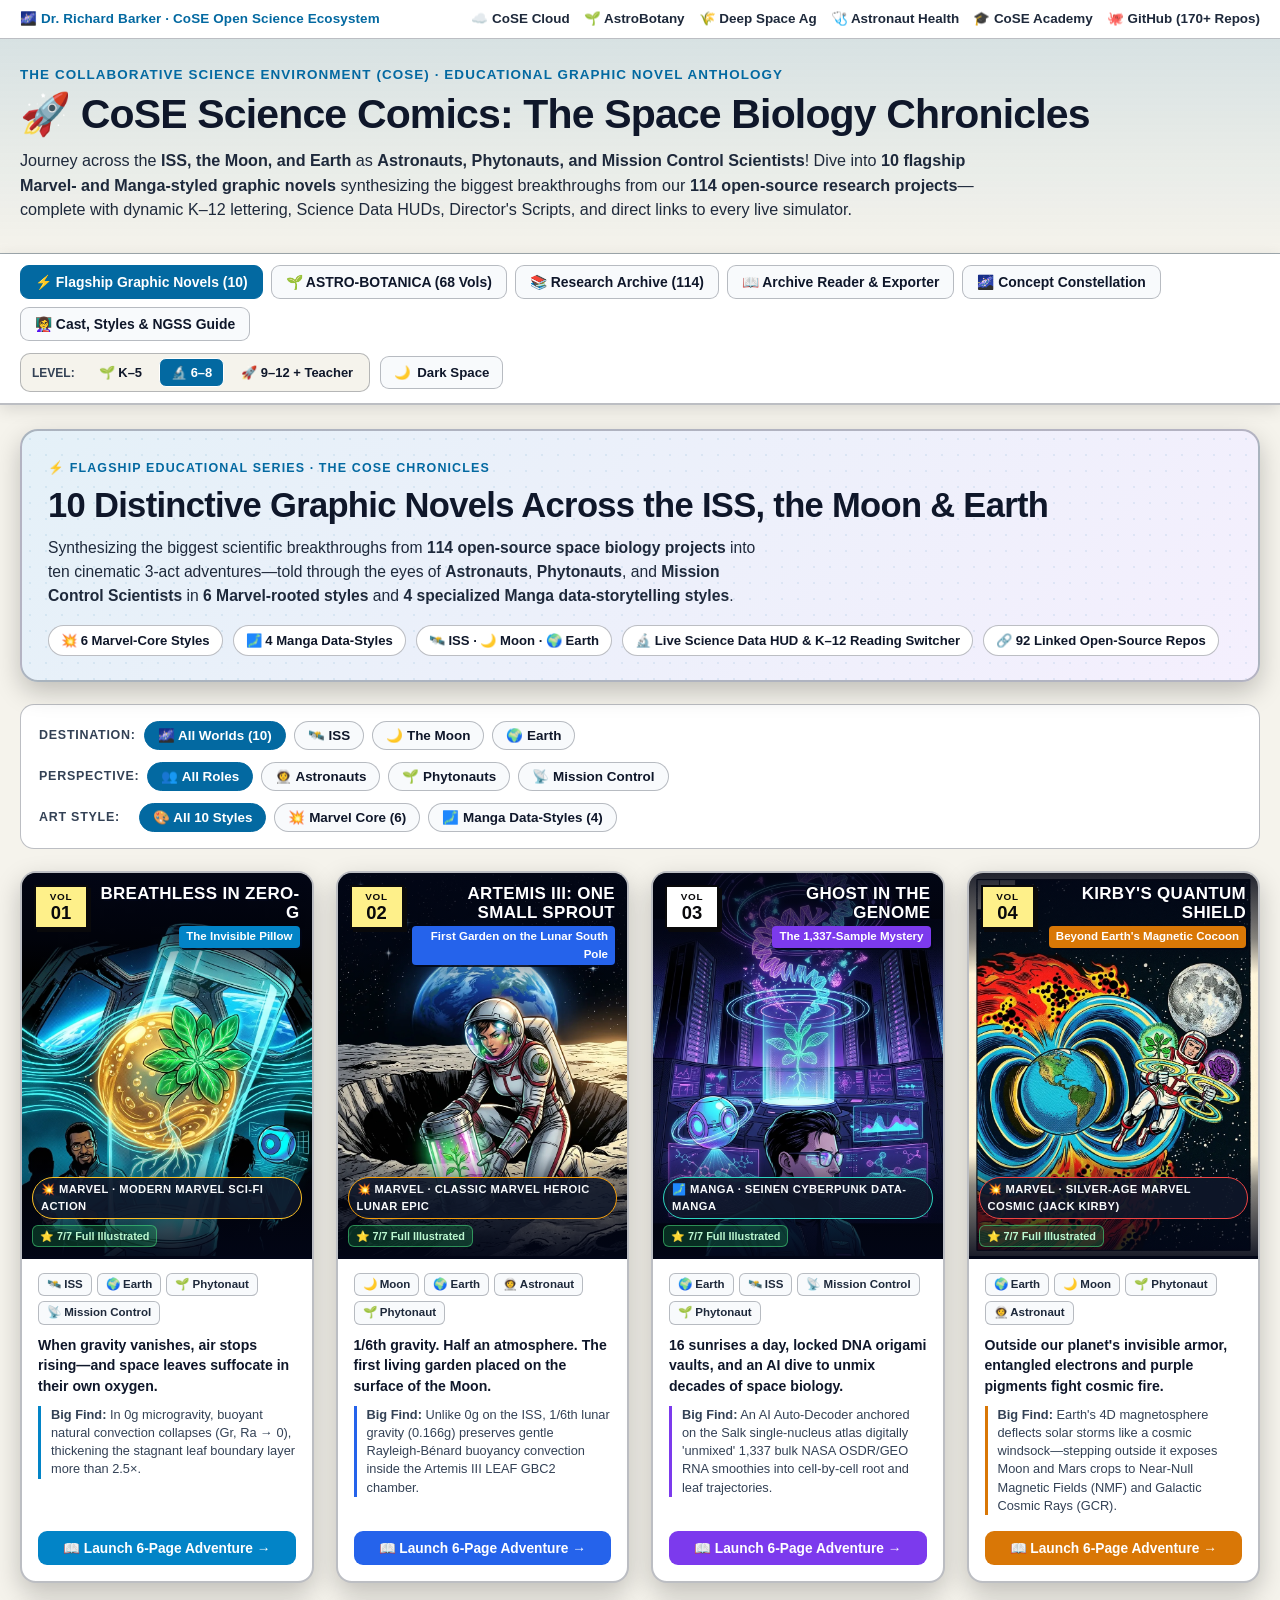
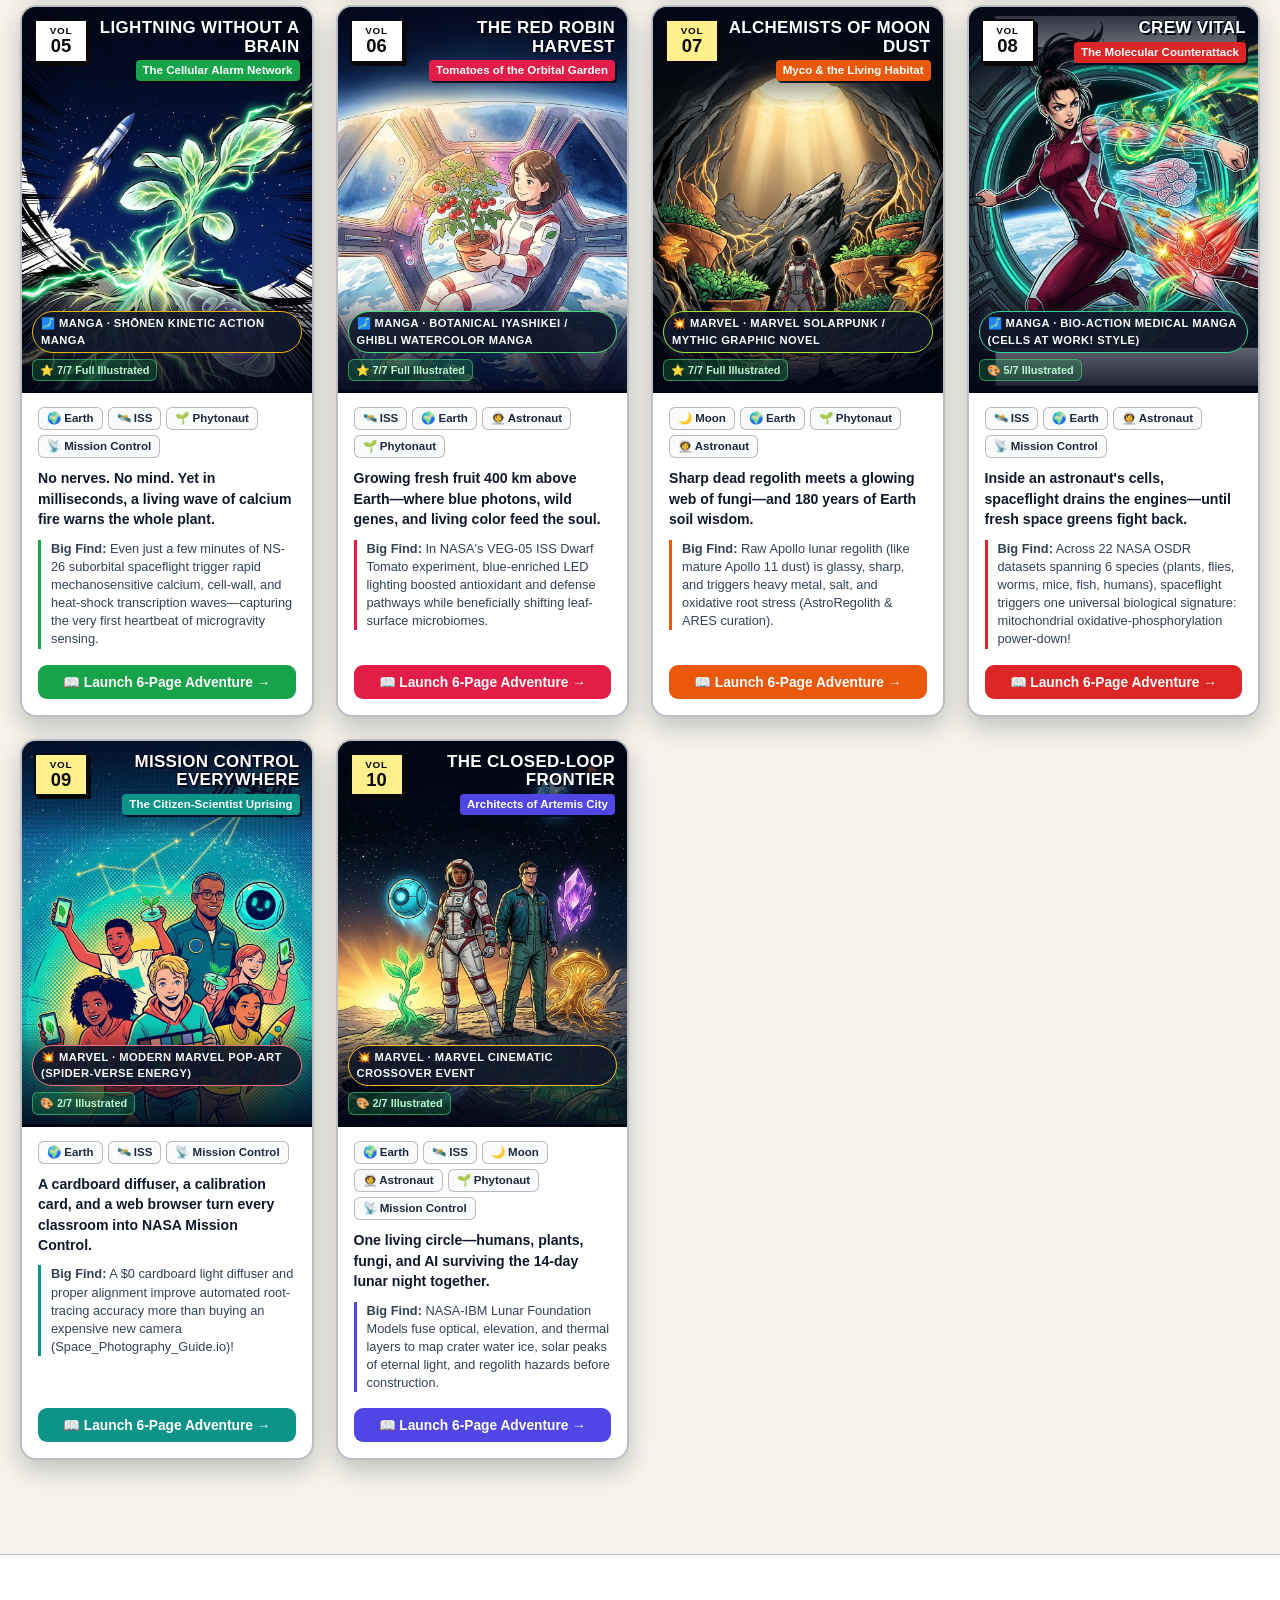
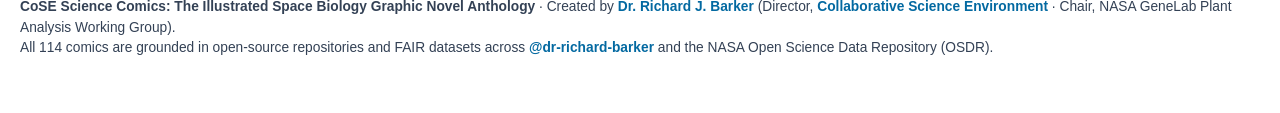
==== commit 64e8b593: "feat(astro-botanica): complete 68-volume NASA OSDR plant manga series & graphic novel portal - Inges" ====
--- a/index.html
+++ b/index.html
@@ -9,11 +9,12 @@
       document.querySelector('meta[name="color-scheme"]').content = localStorage.getItem("color-scheme") ?? "light dark";
     } catch (_) {}
   </script>
-  <title>CoSE Science Comics — 10 Flagship Space Biology Graphic Novels &amp; 114-Issue Research Archive</title>
-  <meta name="description" content="10 flagship Marvel- and Manga-styled illustrated space biology graphic novels across the ISS, the Moon, and Earth, plus a 114-issue open-science research archive from Dr. Richard Barker's CoSE portfolio.">
+  <title>CoSE Science Comics — ASTRO-BOTANICA (68 Manga Vols), 10 Flagship Graphic Novels &amp; 114-Issue Research Archive</title>
+  <meta name="description" content="68-volume ASTRO-BOTANICA seinen manga series exploring NASA OSDR plant biology, 10 flagship Marvel- and Manga-styled illustrated space biology graphic novels, plus a 114-issue open-science research archive from Dr. Richard Barker's CoSE portfolio.">
   <link rel="icon" href="https://dr-richard-barker.github.io/Plant_response_to_radiation/cose/cose-logo.png">
   <link rel="stylesheet" href="css/comics.css">
   <link rel="stylesheet" href="css/graphic-novels.css">
+  <link rel="stylesheet" href="css/astro-botanica.css">
 </head>
 <body data-site-id="Comics">
 
@@ -52,6 +53,7 @@
     <div class="wrap control-deck-inner">
       <div class="view-tabs-bar" role="tablist" aria-label="Comic Portal Views">
         <button class="tab-btn active" data-tab-btn="novels" role="tab">⚡ Flagship Graphic Novels (10)</button>
+        <button class="tab-btn" data-tab-btn="astro-botanica" role="tab">🌱 ASTRO-BOTANICA (68 Vols)</button>
         <button class="tab-btn" data-tab-btn="newsstand" role="tab">📚 Research Archive (114)</button>
         <button class="tab-btn" data-tab-btn="reader" role="tab">📖 Archive Reader &amp; Exporter</button>
         <button class="tab-btn" data-tab-btn="constellation" role="tab">🌌 Concept Constellation</button>
@@ -80,6 +82,15 @@
   <main id="view-novels" class="view-section active" aria-label="10 Flagship Graphic Novels">
     <div class="wrap">
       <div id="graphic-novels-stage"></div>
+    </div>
+  </main>
+
+  <!-- ====================================================================
+       VIEW 0.5: ASTRO-BOTANICA (68-VOLUME SEINEN MANGA SERIES · NASA OSDR)
+       ==================================================================== -->
+  <main id="view-astro-botanica" class="view-section" aria-label="ASTRO-BOTANICA 68-Volume Manga Series">
+    <div class="wrap">
+      <div id="astro-botanica-stage"></div>
     </div>
   </main>
 
@@ -200,12 +211,16 @@
   <!-- Scripts -->
   <script src="data/comics_catalog.js"></script>
   <script src="data/graphic_novels.js"></script>
+  <script src="data/astro_botanica/astro_botanica.js"></script>
   <script src="js/svg-art-engine.js"></script>
   <script src="js/graphic-novel-art-studio.js"></script>
+  <script src="js/astro-botanica-art-studio.js"></script>
   <script src="js/graphic-novel-export.js"></script>
+  <script src="js/astro-botanica-export.js"></script>
   <script src="js/export-engine.js"></script>
   <script src="js/constellation.js"></script>
   <script src="js/comic-reader.js"></script>
   <script src="js/graphic-novel-reader.js"></script>
+  <script src="js/astro-botanica-reader.js"></script>
 </body>
 </html>
--- a/css/astro-botanica.css
+++ b/css/astro-botanica.css
@@ -0,0 +1,947 @@
+/* ==========================================================================
+   ASTRO-BOTANICA: ZERO-G ROOTS — 68-Volume Seinen Manga Reader Stylesheet
+   NASA OSDR Space Plant Biology Series · Screentone & Ink Aesthetics
+   ========================================================================== */
+
+/* Showcase Banner */
+.ab-showcase-banner {
+  background: linear-gradient(135deg, color-mix(in srgb, var(--bg-card) 90%, #059669 10%), color-mix(in srgb, var(--bg-surface) 88%, #0284c7 12%));
+  border: 2px solid var(--border-line);
+  border-radius: 18px;
+  padding: 24px 26px;
+  margin-bottom: 22px;
+  box-shadow: var(--shadow-card);
+  position: relative;
+  overflow: hidden;
+}
+
+.ab-showcase-banner::after {
+  content: "";
+  position: absolute;
+  inset: 0;
+  background-image: radial-gradient(color-mix(in srgb, #059669 22%, transparent) 1.2px, transparent 1.2px);
+  background-size: 14px 14px;
+  pointer-events: none;
+  opacity: 0.45;
+}
+
+.ab-banner-content {
+  position: relative;
+  z-index: 1;
+}
+
+.ab-banner-eyebrow {
+  display: inline-flex;
+  align-items: center;
+  gap: 8px;
+  font-size: 0.78rem;
+  font-weight: 800;
+  text-transform: uppercase;
+  letter-spacing: 0.09em;
+  color: #10b981;
+  margin: 0 0 8px;
+}
+
+.ab-banner-title {
+  margin: 0 0 10px;
+  font-size: clamp(1.5rem, 2.7vw, 2.2rem);
+  font-weight: 900;
+  letter-spacing: -0.02em;
+  color: var(--fg-primary);
+  line-height: 1.15;
+}
+
+.ab-banner-lede {
+  margin: 0 0 16px;
+  color: var(--fg-secondary);
+  font-size: 0.98rem;
+  line-height: 1.55;
+  max-width: 84ch;
+}
+
+.ab-banner-stats {
+  display: flex;
+  flex-wrap: wrap;
+  gap: 10px;
+}
+
+.ab-stat-pill {
+  display: inline-flex;
+  align-items: center;
+  gap: 6px;
+  padding: 5px 12px;
+  border-radius: 999px;
+  background: var(--bg-surface);
+  border: 1.5px solid var(--border-line);
+  color: var(--fg-primary);
+  font-size: 0.82rem;
+  font-weight: 700;
+}
+
+/* Filter Deck */
+.ab-filter-deck {
+  display: flex;
+  flex-direction: column;
+  gap: 12px;
+  padding: 16px 18px;
+  background: var(--bg-surface);
+  border: 1.5px solid var(--border-line);
+  border-radius: 14px;
+  margin-bottom: 22px;
+}
+
+.ab-search-row {
+  display: flex;
+  flex-wrap: wrap;
+  gap: 12px;
+  align-items: center;
+}
+
+.ab-search-box {
+  display: flex;
+  align-items: center;
+  gap: 8px;
+  flex: 1;
+  min-width: 280px;
+  background: var(--bg-card);
+  border: 1.5px solid var(--border-line);
+  border-radius: 999px;
+  padding: 8px 16px;
+}
+
+.ab-search-icon {
+  font-size: 0.95rem;
+  opacity: 0.7;
+}
+
+.ab-search-box input {
+  flex: 1;
+  border: none;
+  background: transparent;
+  color: var(--fg-primary);
+  font-size: 0.88rem;
+  outline: none;
+}
+
+.ab-search-box input::placeholder {
+  color: var(--fg-muted);
+}
+
+.ab-filter-row {
+  display: flex;
+  flex-wrap: wrap;
+  align-items: center;
+  gap: 8px;
+}
+
+.ab-filter-label {
+  font-size: 0.78rem;
+  font-weight: 800;
+  text-transform: uppercase;
+  letter-spacing: 0.05em;
+  color: var(--fg-muted);
+  min-width: 90px;
+}
+
+.ab-pill {
+  padding: 5px 12px;
+  border-radius: 999px;
+  border: 1px solid var(--border-line);
+  background: var(--bg-card);
+  color: var(--fg-secondary);
+  font-size: 0.8rem;
+  font-weight: 600;
+  cursor: pointer;
+  transition: all 0.15s ease;
+}
+
+.ab-pill:hover {
+  background: var(--bg-surface);
+  color: var(--fg-primary);
+  border-color: #10b981;
+}
+
+.ab-pill.active {
+  background: #059669;
+  color: #ffffff;
+  border-color: #059669;
+  font-weight: 700;
+}
+
+/* Covers Grid */
+.ab-covers-grid {
+  display: grid;
+  grid-template-columns: repeat(auto-fill, minmax(310px, 1fr));
+  gap: 22px;
+  margin-bottom: 30px;
+}
+
+.ab-cover-card {
+  display: flex;
+  flex-direction: column;
+  background: var(--bg-card);
+  border: 2px solid var(--border-line);
+  border-radius: 14px;
+  overflow: hidden;
+  box-shadow: var(--shadow-card);
+  cursor: pointer;
+  transition: transform 0.18s ease, box-shadow 0.18s ease, border-color 0.18s ease;
+}
+
+.ab-cover-card:hover {
+  transform: translateY(-4px);
+  box-shadow: 0 12px 28px rgba(0, 0, 0, 0.22);
+  border-color: #10b981;
+}
+
+.ab-cover-art-wrap {
+  position: relative;
+  aspect-ratio: 3 / 4;
+  overflow: hidden;
+  background: #09090b;
+}
+
+.ab-cover-art-wrap svg {
+  width: 100%;
+  height: 100%;
+  display: block;
+  object-fit: cover;
+}
+
+.ab-cover-masthead {
+  position: absolute;
+  top: 10px;
+  left: 10px;
+  right: 10px;
+  display: flex;
+  gap: 10px;
+  align-items: flex-start;
+  pointer-events: none;
+}
+
+.ab-corner-box {
+  background: #09090b;
+  color: #ffffff;
+  border: 2px solid #ffffff;
+  padding: 4px 8px;
+  border-radius: 4px;
+  text-align: center;
+  line-height: 1;
+  box-shadow: 0 3px 8px rgba(0, 0, 0, 0.4);
+}
+
+.ab-corner-vol {
+  display: block;
+  font-size: 0.62rem;
+  font-weight: 900;
+  letter-spacing: 0.08em;
+  color: #34d399;
+}
+
+.ab-corner-num {
+  display: block;
+  font-size: 1.15rem;
+  font-weight: 900;
+  font-family: monospace;
+}
+
+.ab-cover-title-stack {
+  background: rgba(9, 9, 11, 0.88);
+  backdrop-filter: blur(4px);
+  border: 1px solid rgba(255, 255, 255, 0.2);
+  padding: 6px 10px;
+  border-radius: 6px;
+  flex: 1;
+}
+
+.ab-cover-accession {
+  display: inline-block;
+  font-family: monospace;
+  font-size: 0.72rem;
+  font-weight: 800;
+  color: #38bdf8;
+  letter-spacing: 0.05em;
+}
+
+.ab-cover-title {
+  margin: 2px 0 0;
+  font-size: 0.88rem;
+  font-weight: 800;
+  color: #ffffff;
+  line-height: 1.25;
+}
+
+.ab-cover-bottom-bar {
+  position: absolute;
+  bottom: 0;
+  left: 0;
+  right: 0;
+  padding: 6px 10px;
+  background: linear-gradient(180deg, transparent, rgba(9, 9, 11, 0.95) 45%);
+  display: flex;
+  justify-content: space-between;
+  align-items: center;
+  font-size: 0.74rem;
+  font-weight: 700;
+  color: #ffffff;
+  pointer-events: none;
+}
+
+.ab-style-ribbon {
+  color: #34d399;
+  letter-spacing: 0.04em;
+}
+
+.ab-art-badge {
+  background: rgba(255, 255, 255, 0.15);
+  padding: 2px 6px;
+  border-radius: 4px;
+}
+
+.ab-cover-body {
+  padding: 14px 16px;
+  display: flex;
+  flex-direction: column;
+  gap: 8px;
+  flex: 1;
+}
+
+.ab-meta-chips {
+  display: flex;
+  flex-wrap: wrap;
+  gap: 6px;
+}
+
+.ab-chip {
+  display: inline-flex;
+  align-items: center;
+  gap: 4px;
+  padding: 3px 8px;
+  border-radius: 6px;
+  background: var(--bg-surface);
+  border: 1px solid var(--border-line);
+  color: var(--fg-secondary);
+  font-size: 0.74rem;
+  font-weight: 600;
+}
+
+.ab-chip-primary {
+  background: #059669;
+  color: #ffffff;
+  border-color: #059669;
+}
+
+.ab-chip-link {
+  color: #0284c7;
+  text-decoration: none;
+  font-weight: 700;
+}
+
+.ab-chip-link:hover {
+  text-decoration: underline;
+}
+
+.ab-hardware-note,
+.ab-pub-preview {
+  margin: 0;
+  font-size: 0.8rem;
+  color: var(--fg-secondary);
+  line-height: 1.4;
+}
+
+.ab-cover-cta {
+  display: flex;
+  gap: 8px;
+  margin-top: auto;
+  padding-top: 8px;
+}
+
+.btn-ab-launch {
+  flex: 1;
+  padding: 8px 12px;
+  border-radius: 8px;
+  background: #059669;
+  color: #ffffff;
+  border: none;
+  font-weight: 800;
+  font-size: 0.82rem;
+  cursor: pointer;
+  transition: background 0.15s ease;
+}
+
+.btn-ab-launch:hover {
+  background: #047857;
+}
+
+.btn-ab-script-preview {
+  padding: 8px 12px;
+  border-radius: 8px;
+  background: var(--bg-surface);
+  color: var(--fg-primary);
+  border: 1.5px solid var(--border-line);
+  font-weight: 700;
+  font-size: 0.82rem;
+  cursor: pointer;
+  transition: all 0.15s ease;
+}
+
+.btn-ab-script-preview:hover {
+  border-color: #059669;
+  color: #059669;
+}
+
+/* Empty State */
+.ab-empty-state {
+  text-align: center;
+  padding: 50px 20px;
+  background: var(--bg-card);
+  border: 2px dashed var(--border-line);
+  border-radius: 14px;
+}
+
+.ab-empty-state h3 {
+  margin: 0 0 8px;
+  color: var(--fg-primary);
+}
+
+.ab-empty-state p {
+  margin: 0;
+  color: var(--fg-muted);
+}
+
+/* Reader Shell */
+.ab-reader-shell {
+  display: flex;
+  flex-direction: column;
+  gap: 18px;
+  margin-bottom: 40px;
+}
+
+/* Sticky Reader Toolbar */
+.ab-reader-toolbar {
+  position: sticky;
+  top: 72px;
+  z-index: 40;
+  display: flex;
+  flex-wrap: wrap;
+  align-items: center;
+  justify-content: space-between;
+  gap: 10px;
+  padding: 10px 14px;
+  background: color-mix(in srgb, var(--bg-surface) 90%, transparent);
+  backdrop-filter: blur(10px);
+  border: 1.5px solid var(--border-line);
+  border-radius: 12px;
+  box-shadow: 0 4px 16px rgba(0, 0, 0, 0.15);
+}
+
+.ab-toolbar-group {
+  display: flex;
+  flex-wrap: wrap;
+  align-items: center;
+  gap: 6px;
+}
+
+.ab-tool-btn {
+  padding: 6px 12px;
+  border-radius: 8px;
+  border: 1px solid var(--border-line);
+  background: var(--bg-card);
+  color: var(--fg-primary);
+  font-size: 0.8rem;
+  font-weight: 700;
+  cursor: pointer;
+  transition: all 0.15s ease;
+  text-decoration: none;
+  display: inline-flex;
+  align-items: center;
+  gap: 4px;
+}
+
+.ab-tool-btn:hover {
+  border-color: #059669;
+  background: var(--bg-surface);
+}
+
+.ab-tool-btn.active {
+  background: #059669;
+  color: #ffffff;
+  border-color: #059669;
+}
+
+.ab-tool-btn:disabled {
+  opacity: 0.4;
+  cursor: not-allowed;
+}
+
+.ab-vol-dropdown {
+  padding: 6px 10px;
+  border-radius: 8px;
+  border: 1px solid var(--border-line);
+  background: var(--bg-card);
+  color: var(--fg-primary);
+  font-size: 0.8rem;
+  font-weight: 700;
+  cursor: pointer;
+  max-width: 260px;
+}
+
+/* Reader Masthead Header */
+.ab-reader-header {
+  display: flex;
+  gap: 20px;
+  align-items: center;
+  background: var(--bg-card);
+  border: 1.5px solid var(--border-line);
+  border-radius: 14px;
+  padding: 18px 22px;
+}
+
+.ab-reader-mini-cover {
+  width: 100px;
+  aspect-ratio: 3 / 4;
+  flex-shrink: 0;
+  border-radius: 8px;
+  overflow: hidden;
+  border: 2px solid var(--border-line);
+  box-shadow: var(--shadow-card);
+}
+
+.ab-reader-mini-cover svg {
+  width: 100%;
+  height: 100%;
+  display: block;
+  object-fit: cover;
+}
+
+.ab-reader-header-meta h2 {
+  margin: 6px 0 4px;
+  font-size: 1.35rem;
+  font-weight: 900;
+  color: var(--fg-primary);
+}
+
+.ab-reader-organism,
+.ab-reader-pub {
+  margin: 3px 0;
+  font-size: 0.84rem;
+  color: var(--fg-secondary);
+  line-height: 1.45;
+}
+
+/* Filmstrip Navigation */
+.ab-filmstrip-nav {
+  display: flex;
+  align-items: center;
+  gap: 10px;
+  background: var(--bg-surface);
+  border: 1px solid var(--border-line);
+  border-radius: 10px;
+  padding: 8px 12px;
+  overflow-x: auto;
+}
+
+.ab-filmstrip-thumbs {
+  display: flex;
+  gap: 6px;
+  overflow-x: auto;
+  flex: 1;
+  padding: 2px 0;
+}
+
+.ab-thumb-btn {
+  padding: 4px 10px;
+  border-radius: 6px;
+  border: 1px solid var(--border-line);
+  background: var(--bg-card);
+  color: var(--fg-secondary);
+  font-size: 0.74rem;
+  font-weight: 700;
+  white-space: nowrap;
+  cursor: pointer;
+}
+
+.ab-thumb-btn:hover {
+  background: var(--bg-surface);
+  color: var(--fg-primary);
+}
+
+.ab-thumb-btn.active {
+  background: #059669;
+  color: #ffffff;
+  border-color: #059669;
+}
+
+/* Page Article */
+.ab-page-article {
+  background: var(--bg-card);
+  border: 2px solid var(--border-line);
+  border-radius: 16px;
+  overflow: hidden;
+  box-shadow: var(--shadow-card);
+  display: flex;
+  flex-direction: column;
+}
+
+.ab-page-topbar {
+  display: flex;
+  justify-content: space-between;
+  align-items: center;
+  padding: 10px 16px;
+  background: var(--bg-surface);
+  border-bottom: 1px solid var(--border-line);
+  font-size: 0.82rem;
+  font-weight: 800;
+  color: var(--fg-secondary);
+}
+
+.ab-page-act-tag {
+  background: #059669;
+  color: #ffffff;
+  padding: 2px 8px;
+  border-radius: 4px;
+  font-size: 0.74rem;
+  margin-right: 6px;
+}
+
+.ab-page-acc-badge {
+  font-family: monospace;
+  color: #0284c7;
+}
+
+/* Spread Canvas */
+.ab-spread-canvas {
+  position: relative;
+  width: 100%;
+  background: #09090b;
+}
+
+.ab-spread-canvas svg {
+  width: 100%;
+  height: auto;
+  display: block;
+}
+
+/* Lettering Layer */
+.ab-lettering-layer {
+  position: absolute;
+  inset: 0;
+  pointer-events: none;
+  display: flex;
+  flex-direction: column;
+  justify-content: space-between;
+  padding: 24px 30px;
+}
+
+.ab-top-lettering-row {
+  display: flex;
+  justify-content: space-between;
+  align-items: flex-start;
+  gap: 16px;
+}
+
+.ab-caption-box {
+  max-width: 450px;
+  background: rgba(255, 255, 255, 0.95);
+  color: #09090b;
+  border: 2px solid #09090b;
+  border-radius: 4px;
+  padding: 8px 12px;
+  font-family: 'JetBrains Mono', monospace;
+  font-size: 0.8rem;
+  font-weight: 700;
+  line-height: 1.4;
+  box-shadow: 3px 3px 0 rgba(0, 0, 0, 0.8);
+}
+
+.ab-sfx-stamp {
+  font-family: 'Impact', 'Arial Black', sans-serif;
+  font-size: 2.2rem;
+  color: #e11d48;
+  -webkit-text-stroke: 1px #ffffff;
+  transform: rotate(-6deg);
+  letter-spacing: 0.05em;
+  text-shadow: 2px 2px 0 #000000;
+}
+
+.ab-bubbles-row {
+  display: flex;
+  flex-wrap: wrap;
+  gap: 12px;
+  align-items: flex-end;
+  justify-content: flex-end;
+}
+
+.ab-speech-balloon {
+  background: #ffffff;
+  color: #09090b;
+  border: 2.5px solid #09090b;
+  border-radius: 14px;
+  padding: 8px 14px;
+  max-width: 380px;
+  box-shadow: 3px 3px 0 rgba(0, 0, 0, 0.8);
+}
+
+.ab-speaker-pill {
+  display: inline-block;
+  background: #09090b;
+  color: #38bdf8;
+  font-size: 0.65rem;
+  font-weight: 800;
+  font-family: monospace;
+  padding: 2px 6px;
+  border-radius: 4px;
+  margin-bottom: 4px;
+  text-transform: uppercase;
+}
+
+.ab-speech-text {
+  margin: 0;
+  font-size: 0.85rem;
+  font-weight: 700;
+  line-height: 1.35;
+}
+
+/* Layer Toggle States */
+.ab-clean-art .ab-lettering-layer,
+.ab-clean-art .ab-data-hud-bar,
+.ab-clean-art .ab-director-strip {
+  display: none !important;
+}
+
+.ab-hide-lettering .ab-lettering-layer {
+  display: none !important;
+}
+
+.ab-hide-hud .ab-data-hud-bar {
+  display: none !important;
+}
+
+/* Science Data HUD Bar */
+.ab-data-hud-bar {
+  display: flex;
+  flex-wrap: wrap;
+  align-items: center;
+  justify-content: space-between;
+  gap: 14px;
+  padding: 14px 18px;
+  background: color-mix(in srgb, var(--bg-surface) 92%, #0284c7 8%);
+  border-top: 1.5px solid var(--border-line);
+  border-bottom: 1px solid var(--border-line);
+}
+
+.ab-hud-headline {
+  margin: 0 0 6px;
+  font-size: 0.88rem;
+  font-weight: 800;
+  color: #0284c7;
+}
+
+.ab-hud-detail-row {
+  display: flex;
+  flex-wrap: wrap;
+  gap: 8px;
+  margin-bottom: 6px;
+}
+
+.ab-hud-pill {
+  font-size: 0.76rem;
+  padding: 2px 8px;
+  background: var(--bg-card);
+  border: 1px solid var(--border-line);
+  border-radius: 4px;
+  color: var(--fg-secondary);
+}
+
+.ab-hud-desc {
+  margin: 0;
+  font-size: 0.82rem;
+  color: var(--fg-secondary);
+  line-height: 1.45;
+  max-width: 80ch;
+}
+
+.btn-ab-hud-link {
+  padding: 8px 14px;
+  border-radius: 8px;
+  background: #0284c7;
+  color: #ffffff;
+  text-decoration: none;
+  font-weight: 800;
+  font-size: 0.8rem;
+  white-space: nowrap;
+  transition: background 0.15s ease;
+}
+
+.btn-ab-hud-link:hover {
+  background: #0369a1;
+}
+
+/* Director Strip */
+.ab-director-strip {
+  padding: 10px 18px;
+  background: var(--bg-surface);
+  font-size: 0.8rem;
+  color: var(--fg-muted);
+  line-height: 1.4;
+}
+
+/* Debrief Section */
+.ab-debrief-section {
+  background: var(--bg-card);
+  border: 2px solid var(--border-line);
+  border-radius: 16px;
+  padding: 22px 24px;
+  display: flex;
+  flex-direction: column;
+  gap: 16px;
+}
+
+.ab-debrief-table-wrap {
+  overflow-x: auto;
+  border: 1.5px solid var(--border-line);
+  border-radius: 10px;
+}
+
+.ab-debrief-table {
+  width: 100%;
+  border-collapse: collapse;
+  font-size: 0.82rem;
+  text-align: left;
+}
+
+.ab-debrief-table th {
+  background: var(--bg-surface);
+  color: var(--fg-primary);
+  padding: 8px 12px;
+  font-weight: 800;
+  border-bottom: 2px solid var(--border-line);
+}
+
+.ab-debrief-table td {
+  padding: 8px 12px;
+  border-bottom: 1px solid var(--border-line);
+  color: var(--fg-secondary);
+}
+
+.ab-debrief-table tr:nth-child(even) td {
+  background: color-mix(in srgb, var(--bg-surface) 40%, transparent);
+}
+
+.ab-takehome-banner {
+  border-left: 4px solid #059669;
+  background: color-mix(in srgb, var(--bg-surface) 92%, #059669 8%);
+  padding: 14px 18px;
+  border-radius: 0 10px 10px 0;
+}
+
+.ab-takehome-badge {
+  display: inline-block;
+  background: #059669;
+  color: #ffffff;
+  font-size: 0.72rem;
+  font-weight: 800;
+  letter-spacing: 0.08em;
+  padding: 3px 8px;
+  border-radius: 4px;
+}
+
+/* Script Dialog */
+.ab-script-dialog {
+  width: min(94vw, 920px);
+  max-height: 88vh;
+  border: 2px solid var(--border-line);
+  border-radius: 16px;
+  background: var(--bg-card);
+  color: var(--fg-primary);
+  padding: 0;
+  box-shadow: 0 20px 50px rgba(0, 0, 0, 0.5);
+}
+
+.ab-script-dialog::backdrop {
+  background: rgba(0, 0, 0, 0.75);
+  backdrop-filter: blur(6px);
+}
+
+.ab-dialog-head {
+  display: flex;
+  justify-content: space-between;
+  align-items: center;
+  padding: 16px 20px;
+  border-bottom: 1.5px solid var(--border-line);
+  background: var(--bg-surface);
+}
+
+.ab-dialog-head h3 {
+  margin: 0;
+  font-size: 1.15rem;
+  font-weight: 900;
+  color: var(--fg-primary);
+}
+
+.ab-dialog-body {
+  padding: 20px 24px;
+  overflow-y: auto;
+  max-height: calc(88vh - 70px);
+  display: flex;
+  flex-direction: column;
+  gap: 18px;
+}
+
+.ab-script-meta-box {
+  background: var(--bg-surface);
+  border: 1px solid var(--border-line);
+  border-radius: 8px;
+  padding: 12px 16px;
+  font-size: 0.85rem;
+}
+
+.ab-script-meta-box p {
+  margin: 4px 0;
+}
+
+.ab-preformatted-markdown {
+  background: #09090b;
+  color: #f4f4f5;
+  border: 1.5px solid #27272a;
+  border-radius: 10px;
+  padding: 16px 20px;
+  font-family: 'JetBrains Mono', monospace;
+  font-size: 0.82rem;
+  line-height: 1.55;
+  max-height: 480px;
+  overflow-y: auto;
+  white-space: pre-wrap;
+  word-break: break-word;
+}
+
+.ab-preformatted-markdown code {
+  color: #38bdf8;
+  background: rgba(255, 255, 255, 0.1);
+  padding: 2px 5px;
+  border-radius: 3px;
+}
+
+.ab-preformatted-markdown strong {
+  color: #34d399;
+}
+
+.ab-preformatted-markdown h4,
+.ab-preformatted-markdown h5 {
+  color: #fbbf24;
+  margin: 14px 0 6px;
+}
+
+@media (max-width: 768px) {
+  .ab-reader-header {
+    flex-direction: column;
+    align-items: flex-start;
+  }
+  .ab-reader-mini-cover {
+    width: 80px;
+  }
+  .ab-data-hud-bar {
+    flex-direction: column;
+    align-items: flex-start;
+  }
+}
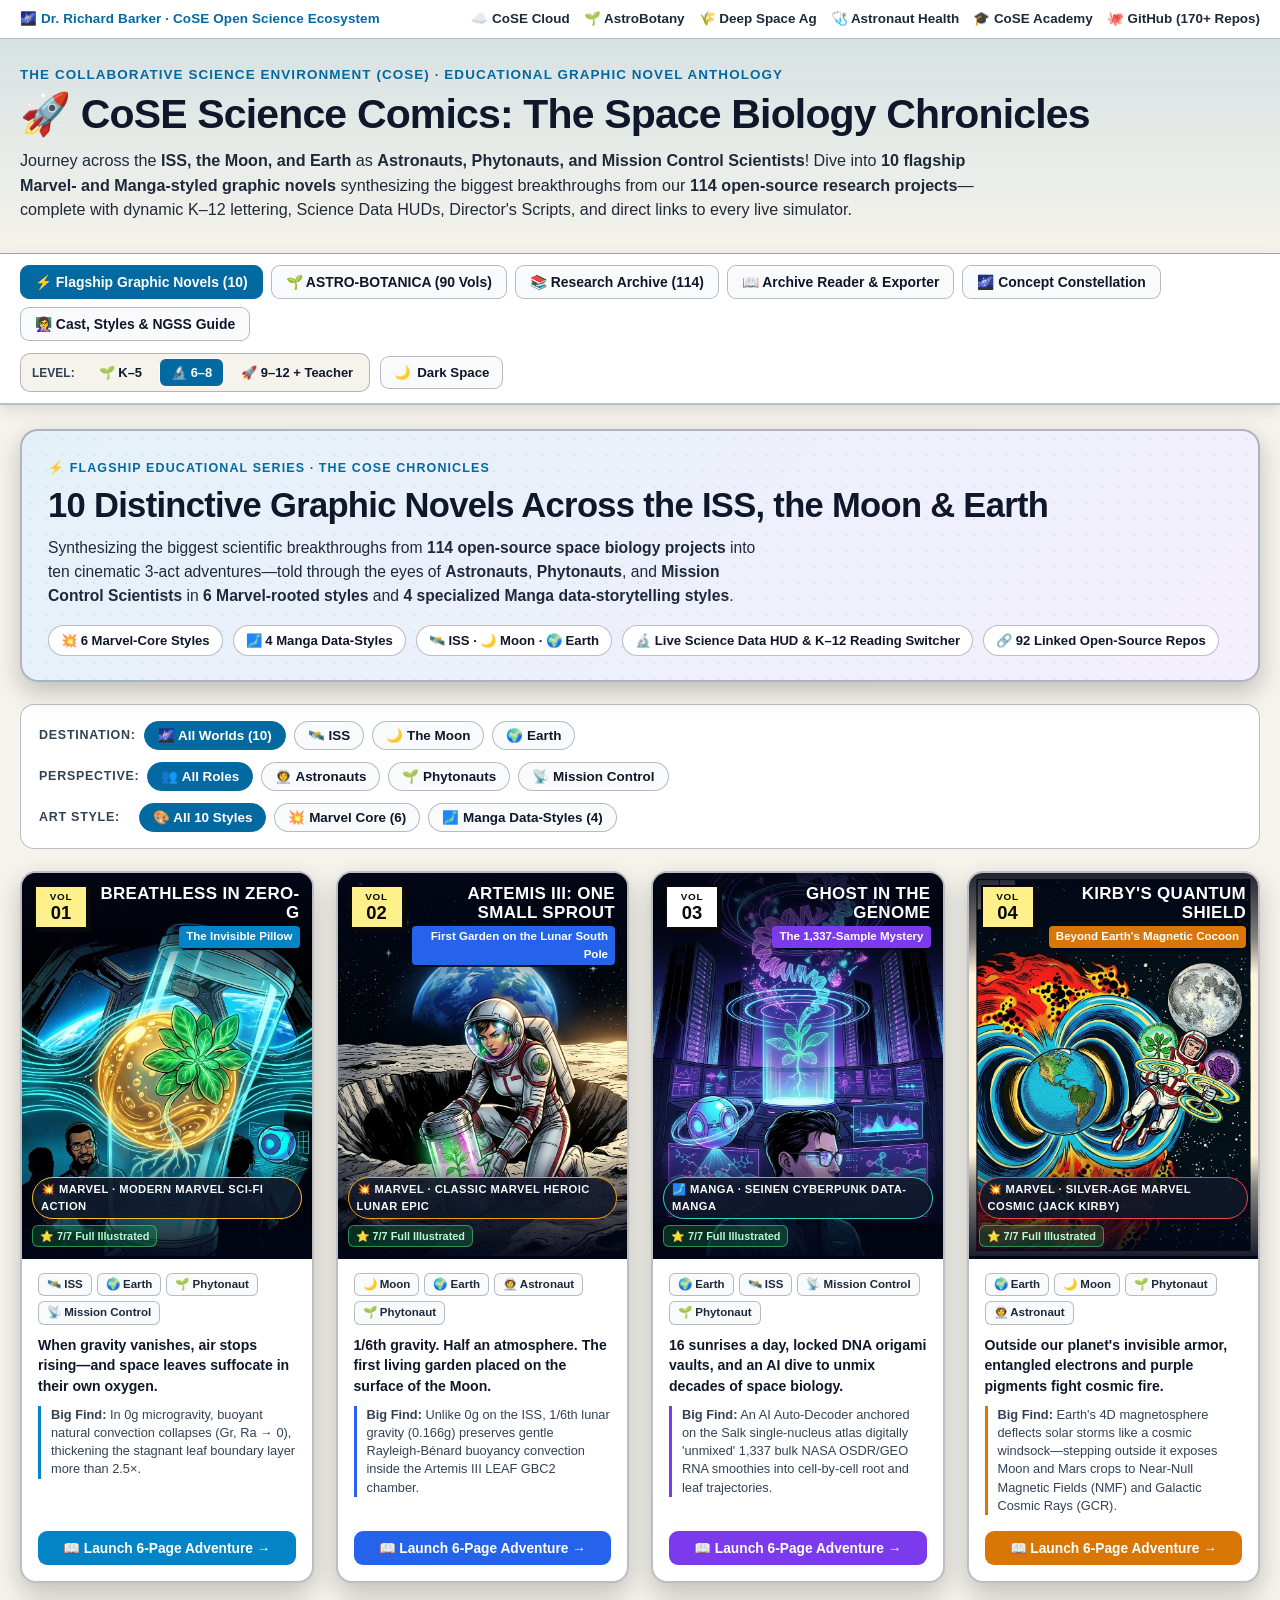
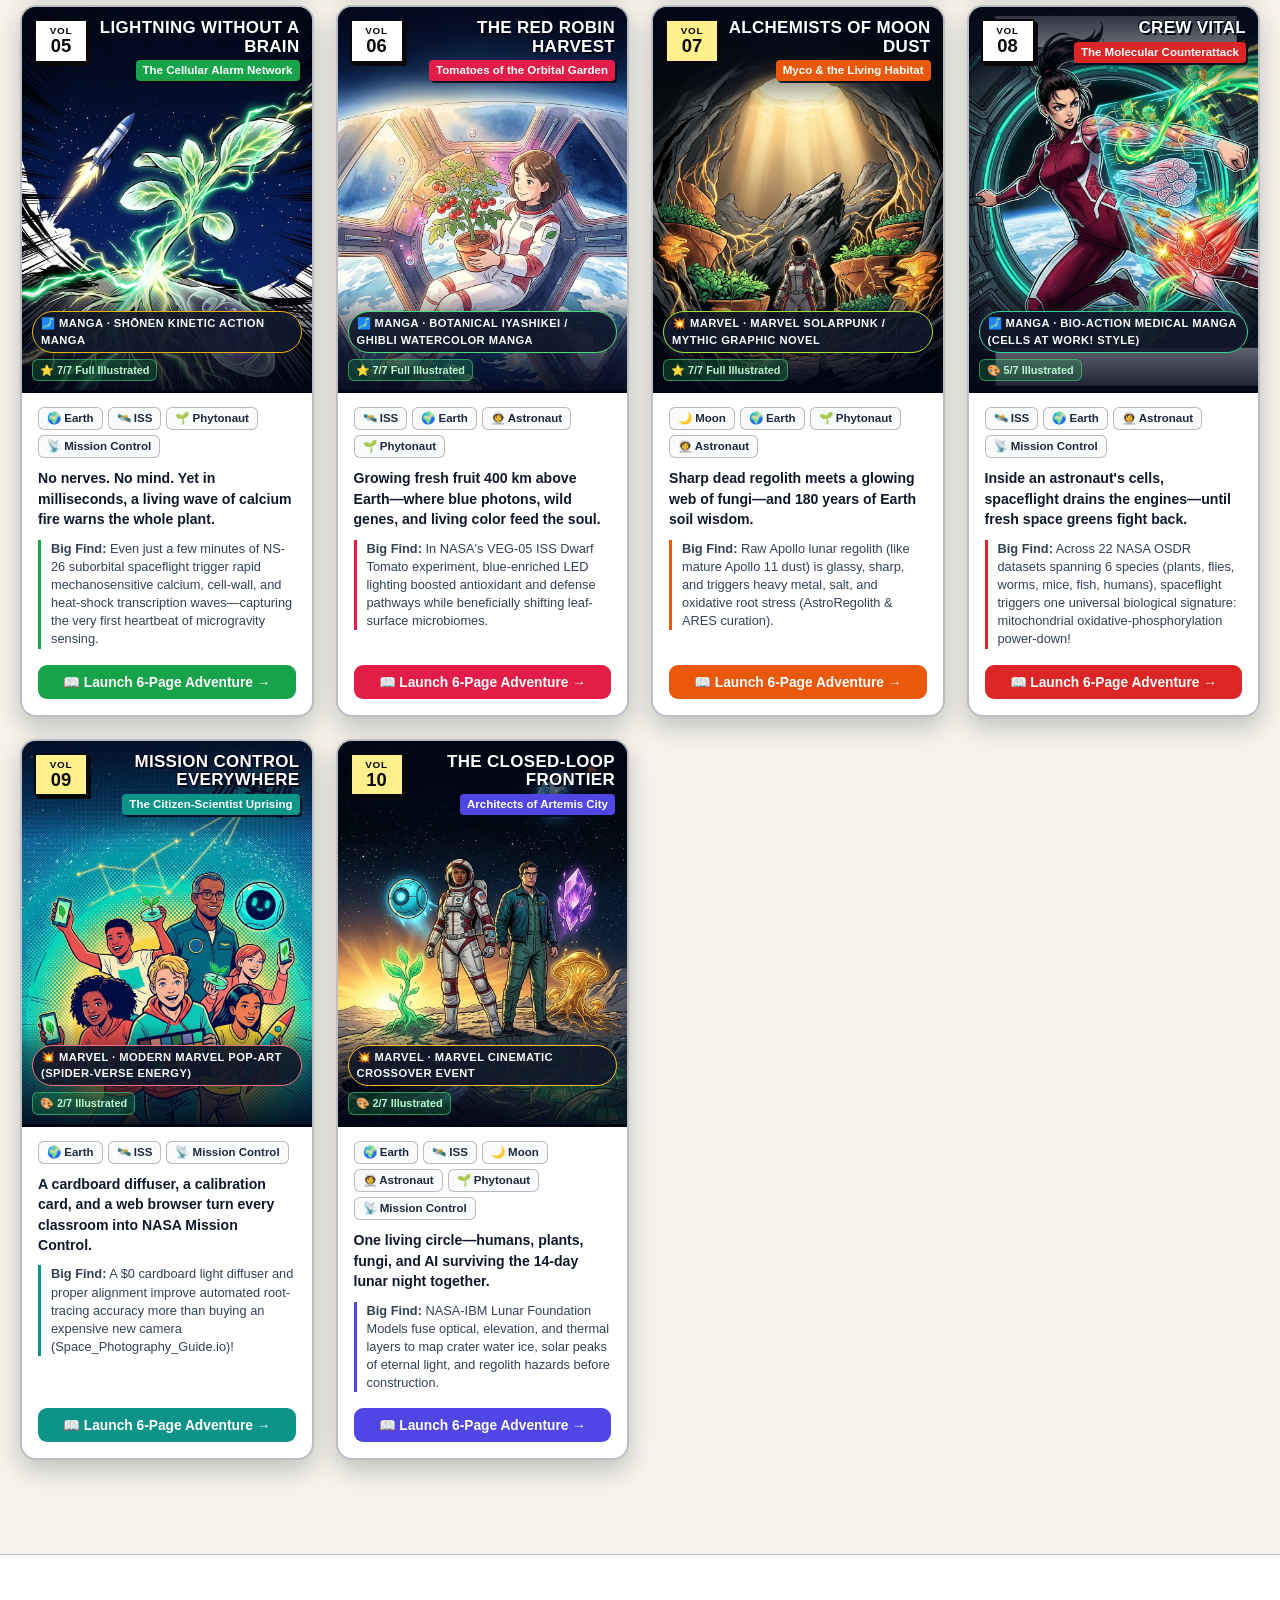
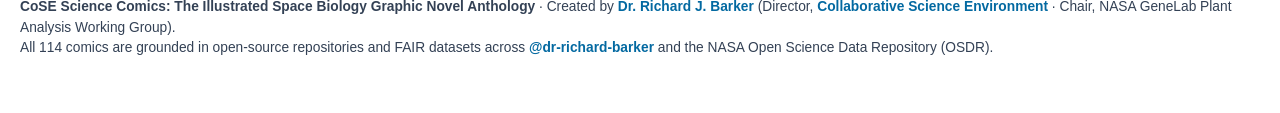
==== commit b257ad07: "feat(astro-botanica): complete 100% NASA OSDR plant biology coverage with 22 Special Chronicles (90 " ====
--- a/index.html
+++ b/index.html
@@ -9,8 +9,8 @@
       document.querySelector('meta[name="color-scheme"]').content = localStorage.getItem("color-scheme") ?? "light dark";
     } catch (_) {}
   </script>
-  <title>CoSE Science Comics — ASTRO-BOTANICA (68 Manga Vols), 10 Flagship Graphic Novels &amp; 114-Issue Research Archive</title>
-  <meta name="description" content="68-volume ASTRO-BOTANICA seinen manga series exploring NASA OSDR plant biology, 10 flagship Marvel- and Manga-styled illustrated space biology graphic novels, plus a 114-issue open-science research archive from Dr. Richard Barker's CoSE portfolio.">
+  <title>CoSE Science Comics — ASTRO-BOTANICA (90 Manga Vols), 10 Flagship Graphic Novels &amp; 114-Issue Research Archive</title>
+  <meta name="description" content="90-volume ASTRO-BOTANICA seinen manga series exploring 100% of NASA OSDR plant biology, 10 flagship Marvel- and Manga-styled illustrated space biology graphic novels, plus a 114-issue open-science research archive from Dr. Richard Barker's CoSE portfolio.">
   <link rel="icon" href="https://dr-richard-barker.github.io/Plant_response_to_radiation/cose/cose-logo.png">
   <link rel="stylesheet" href="css/comics.css">
   <link rel="stylesheet" href="css/graphic-novels.css">
@@ -53,7 +53,7 @@
     <div class="wrap control-deck-inner">
       <div class="view-tabs-bar" role="tablist" aria-label="Comic Portal Views">
         <button class="tab-btn active" data-tab-btn="novels" role="tab">⚡ Flagship Graphic Novels (10)</button>
-        <button class="tab-btn" data-tab-btn="astro-botanica" role="tab">🌱 ASTRO-BOTANICA (68 Vols)</button>
+        <button class="tab-btn" data-tab-btn="astro-botanica" role="tab">🌱 ASTRO-BOTANICA (90 Vols)</button>
         <button class="tab-btn" data-tab-btn="newsstand" role="tab">📚 Research Archive (114)</button>
         <button class="tab-btn" data-tab-btn="reader" role="tab">📖 Archive Reader &amp; Exporter</button>
         <button class="tab-btn" data-tab-btn="constellation" role="tab">🌌 Concept Constellation</button>
@@ -86,9 +86,9 @@
   </main>
 
   <!-- ====================================================================
-       VIEW 0.5: ASTRO-BOTANICA (68-VOLUME SEINEN MANGA SERIES · NASA OSDR)
-       ==================================================================== -->
-  <main id="view-astro-botanica" class="view-section" aria-label="ASTRO-BOTANICA 68-Volume Manga Series">
+       VIEW 0.5: ASTRO-BOTANICA (90-VOLUME SEINEN MANGA SERIES · NASA OSDR)
+       ==================================================================== -->
+  <main id="view-astro-botanica" class="view-section" aria-label="ASTRO-BOTANICA 90-Volume Manga Series">
     <div class="wrap">
       <div id="astro-botanica-stage"></div>
     </div>
--- a/css/astro-botanica.css
+++ b/css/astro-botanica.css
@@ -1,5 +1,5 @@
 /* ==========================================================================
-   ASTRO-BOTANICA: ZERO-G ROOTS — 68-Volume Seinen Manga Reader Stylesheet
+   ASTRO-BOTANICA: ZERO-G ROOTS — 90-Volume Seinen Manga Reader Stylesheet
    NASA OSDR Space Plant Biology Series · Screentone & Ink Aesthetics
    ========================================================================== */
 
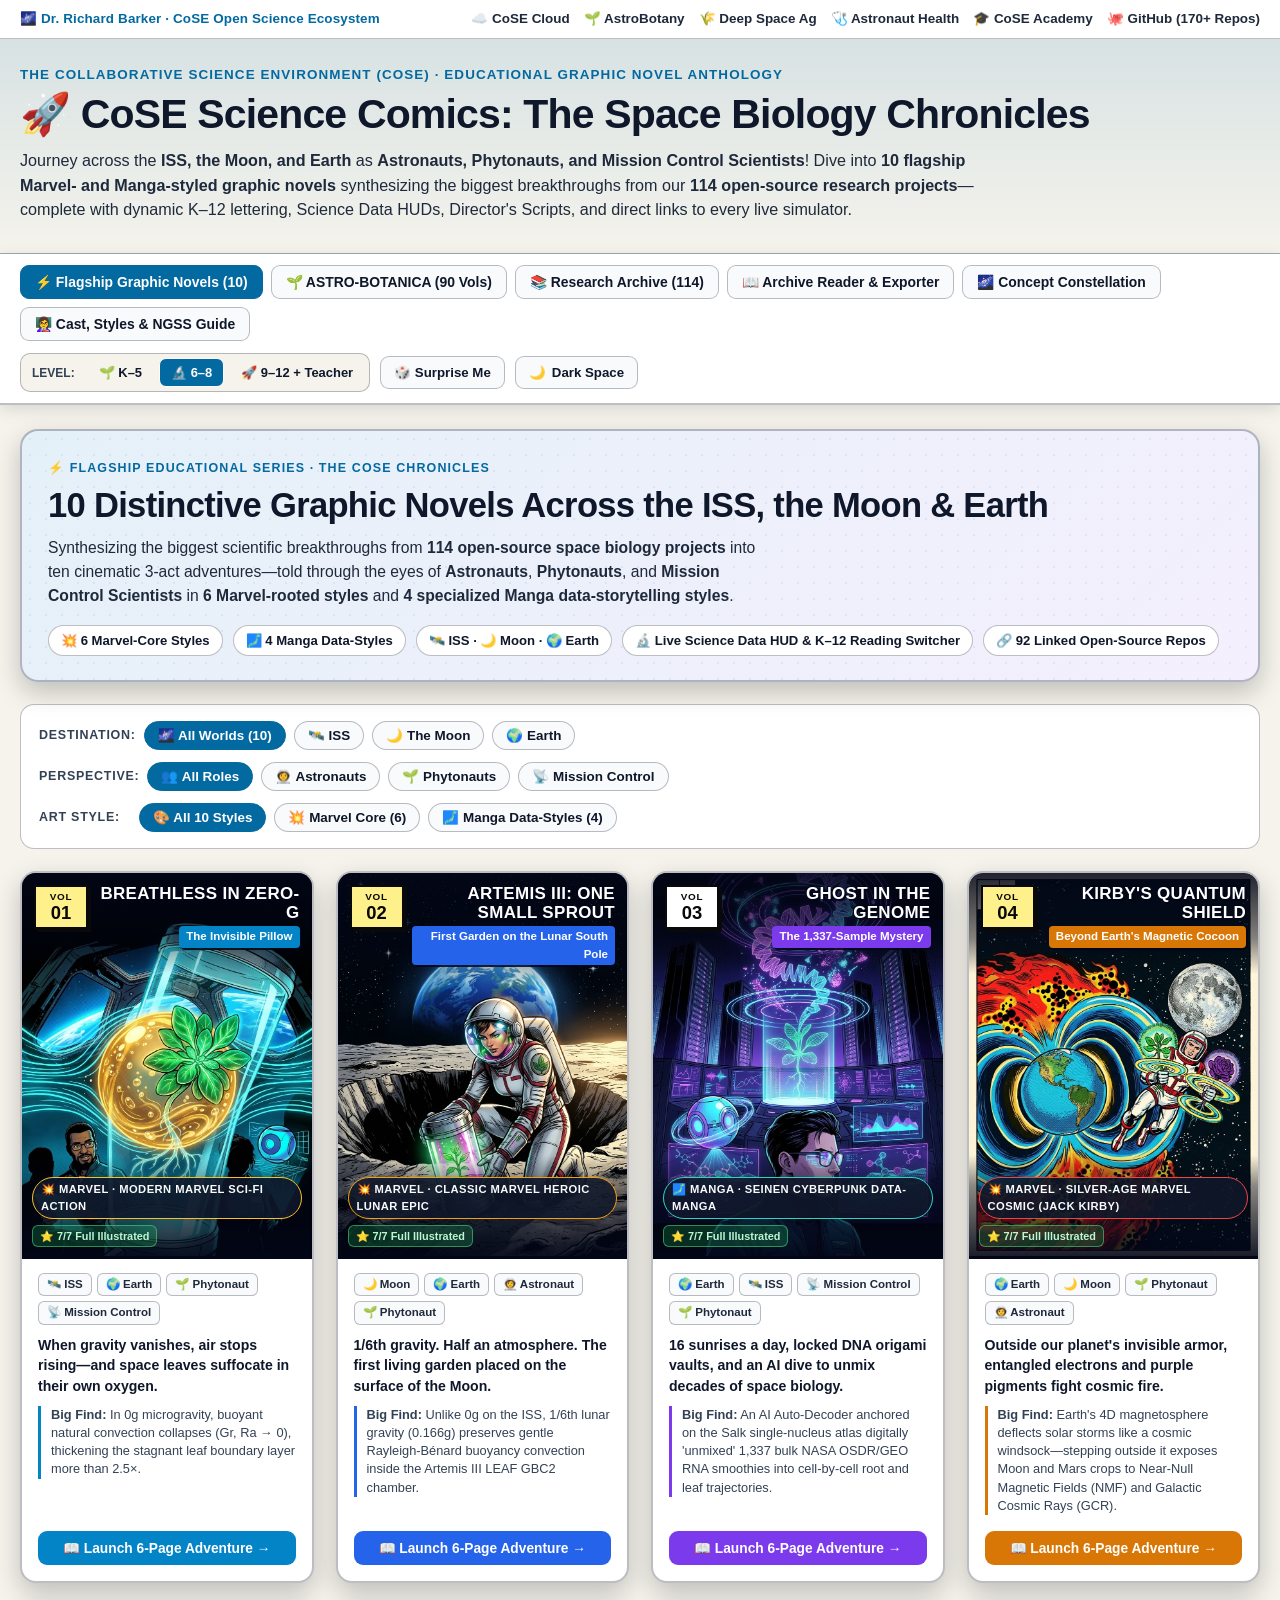
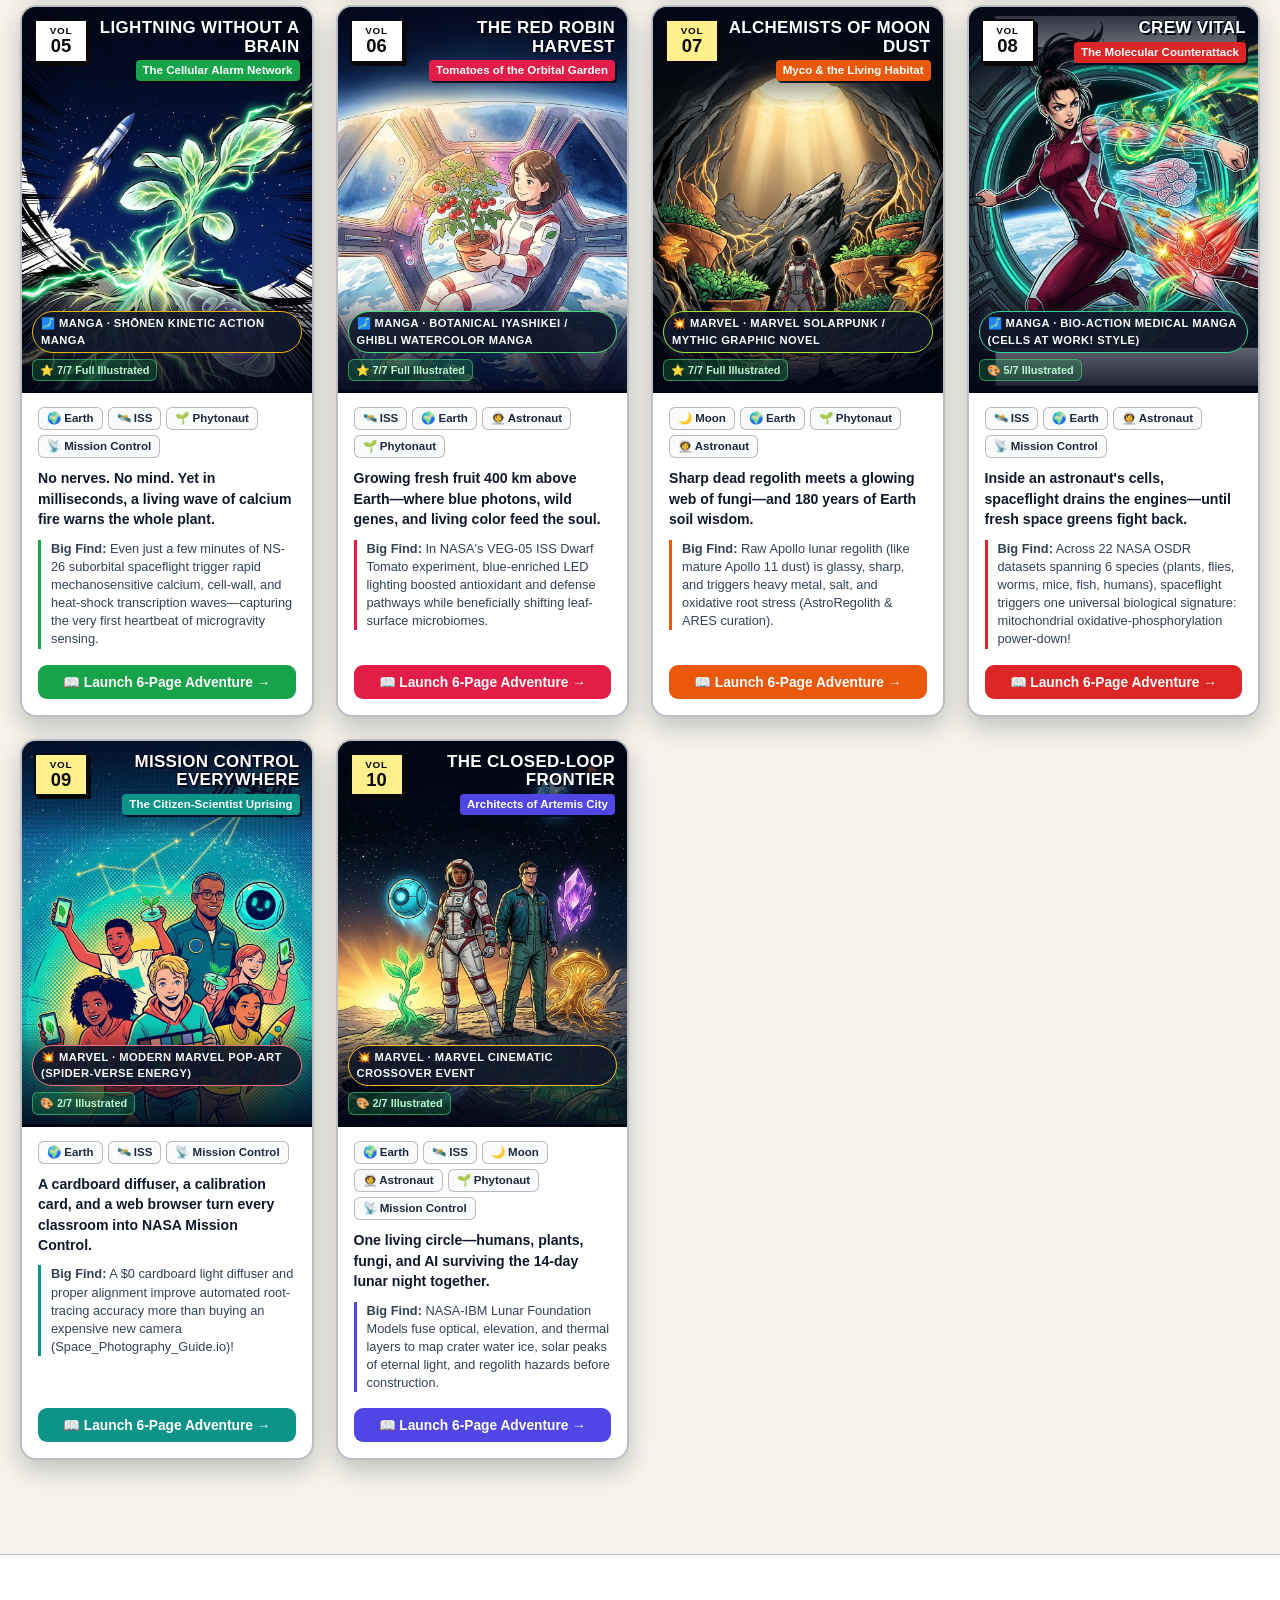
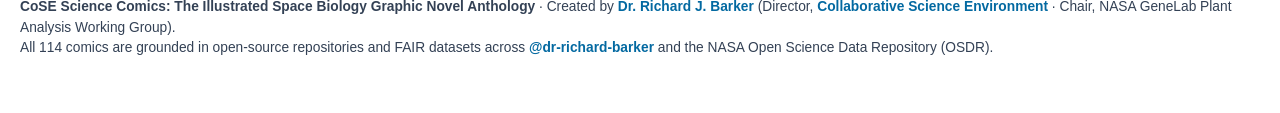
==== commit fb98e626: "ABAI QC: add MIT/CC-BY-4.0 LICENSE, .abai gitignore, explicit Schematic plot labels (L006/L023), and" ====
--- a/index.html
+++ b/index.html
@@ -68,6 +68,10 @@
           <button class="level-btn" data-level-btn="hs" aria-pressed="false">🚀 9–12 + Teacher</button>
         </div>
 
+        <button id="random-comic-btn" class="theme-toggle-btn" type="button" title="Jump to a random space biology graphic novel">
+          🎲 Surprise Me
+        </button>
+
         <button id="theme-toggle-btn" class="theme-toggle-btn" type="button" title="Toggle between Archival Light Ink Mode and Deep-Space Dark Mode">
           <span class="when-dark">☀️ <span class="sr-only">Switch to </span>Light Ink</span>
           <span class="when-light">🌙 <span class="sr-only">Switch to </span>Dark Space</span>
--- a/css/astro-botanica.css
+++ b/css/astro-botanica.css
@@ -201,7 +201,8 @@
   background: #09090b;
 }
 
-.ab-cover-art-wrap svg {
+.ab-cover-art-wrap svg,
+.ab-cover-art-wrap img {
   width: 100%;
   height: 100%;
   display: block;
@@ -507,7 +508,8 @@
   box-shadow: var(--shadow-card);
 }
 
-.ab-reader-mini-cover svg {
+.ab-reader-mini-cover svg,
+.ab-reader-mini-cover img {
   width: 100%;
   height: 100%;
   display: block;
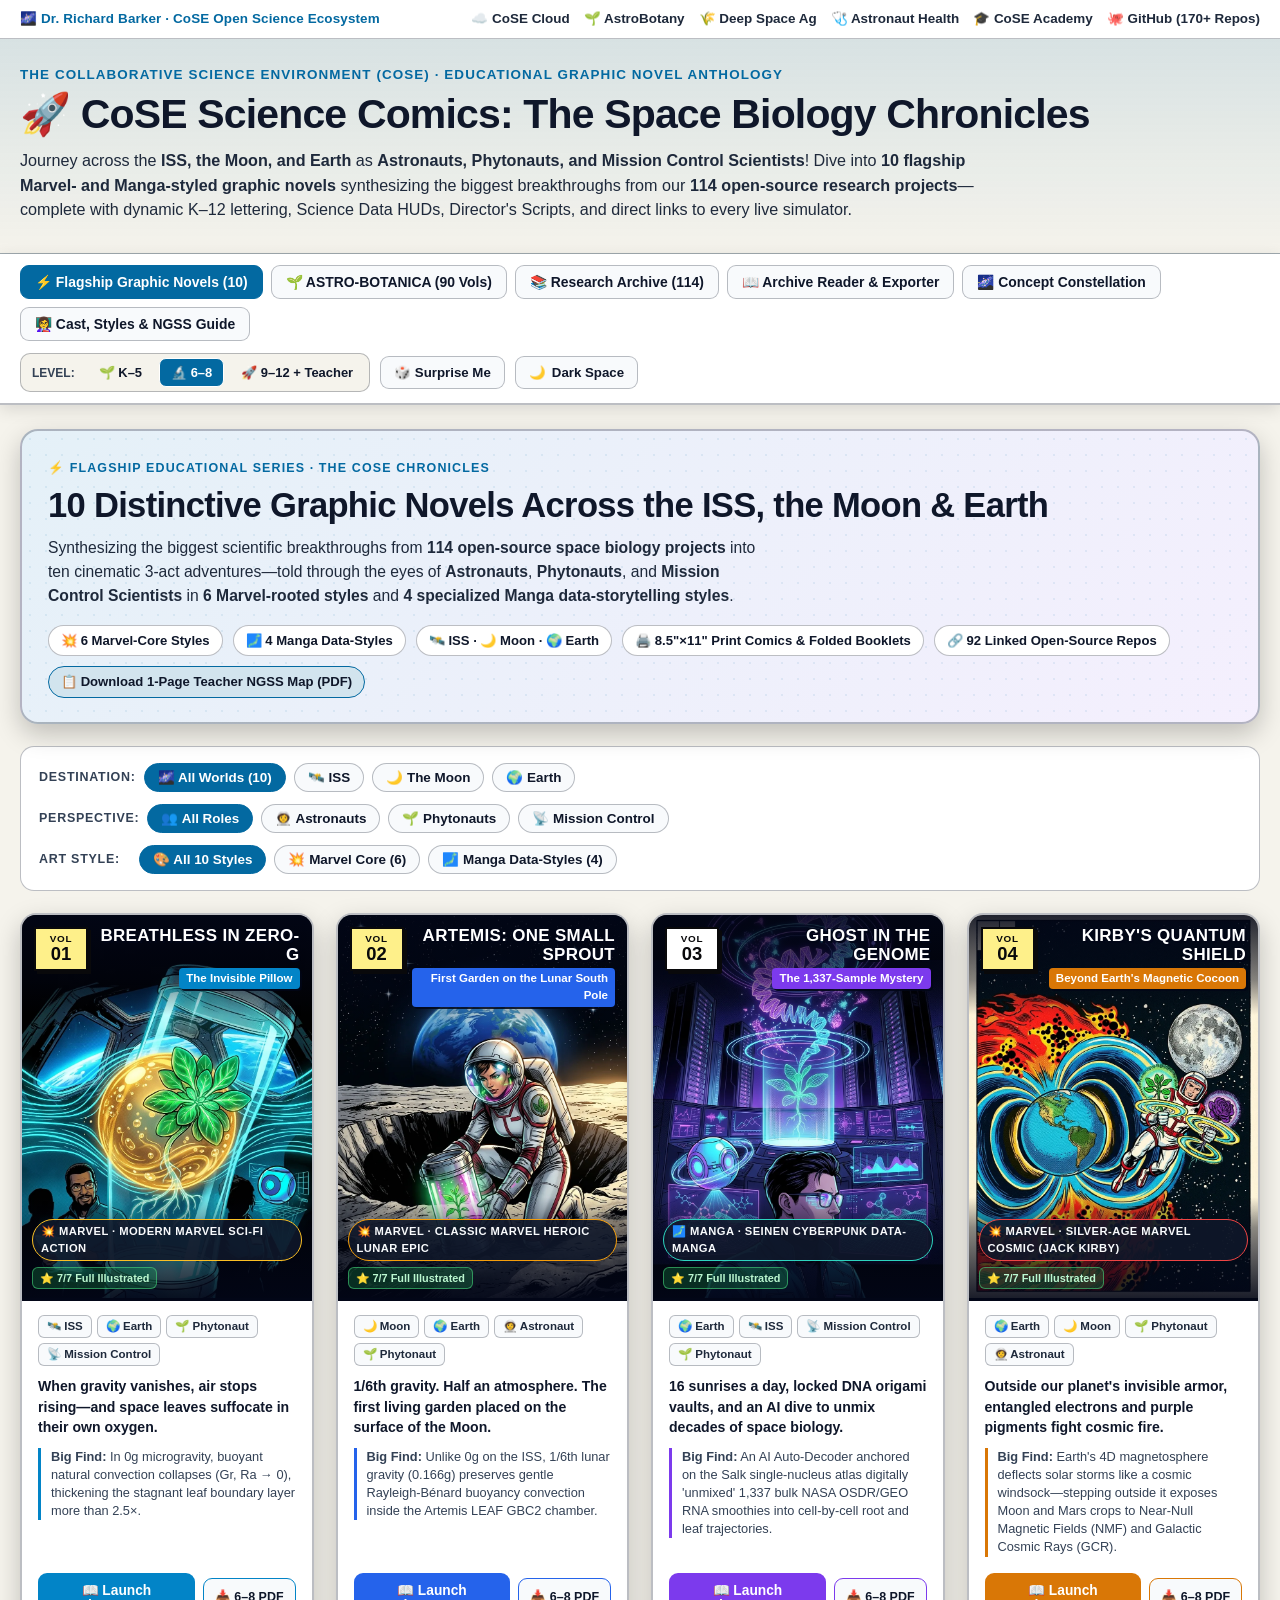
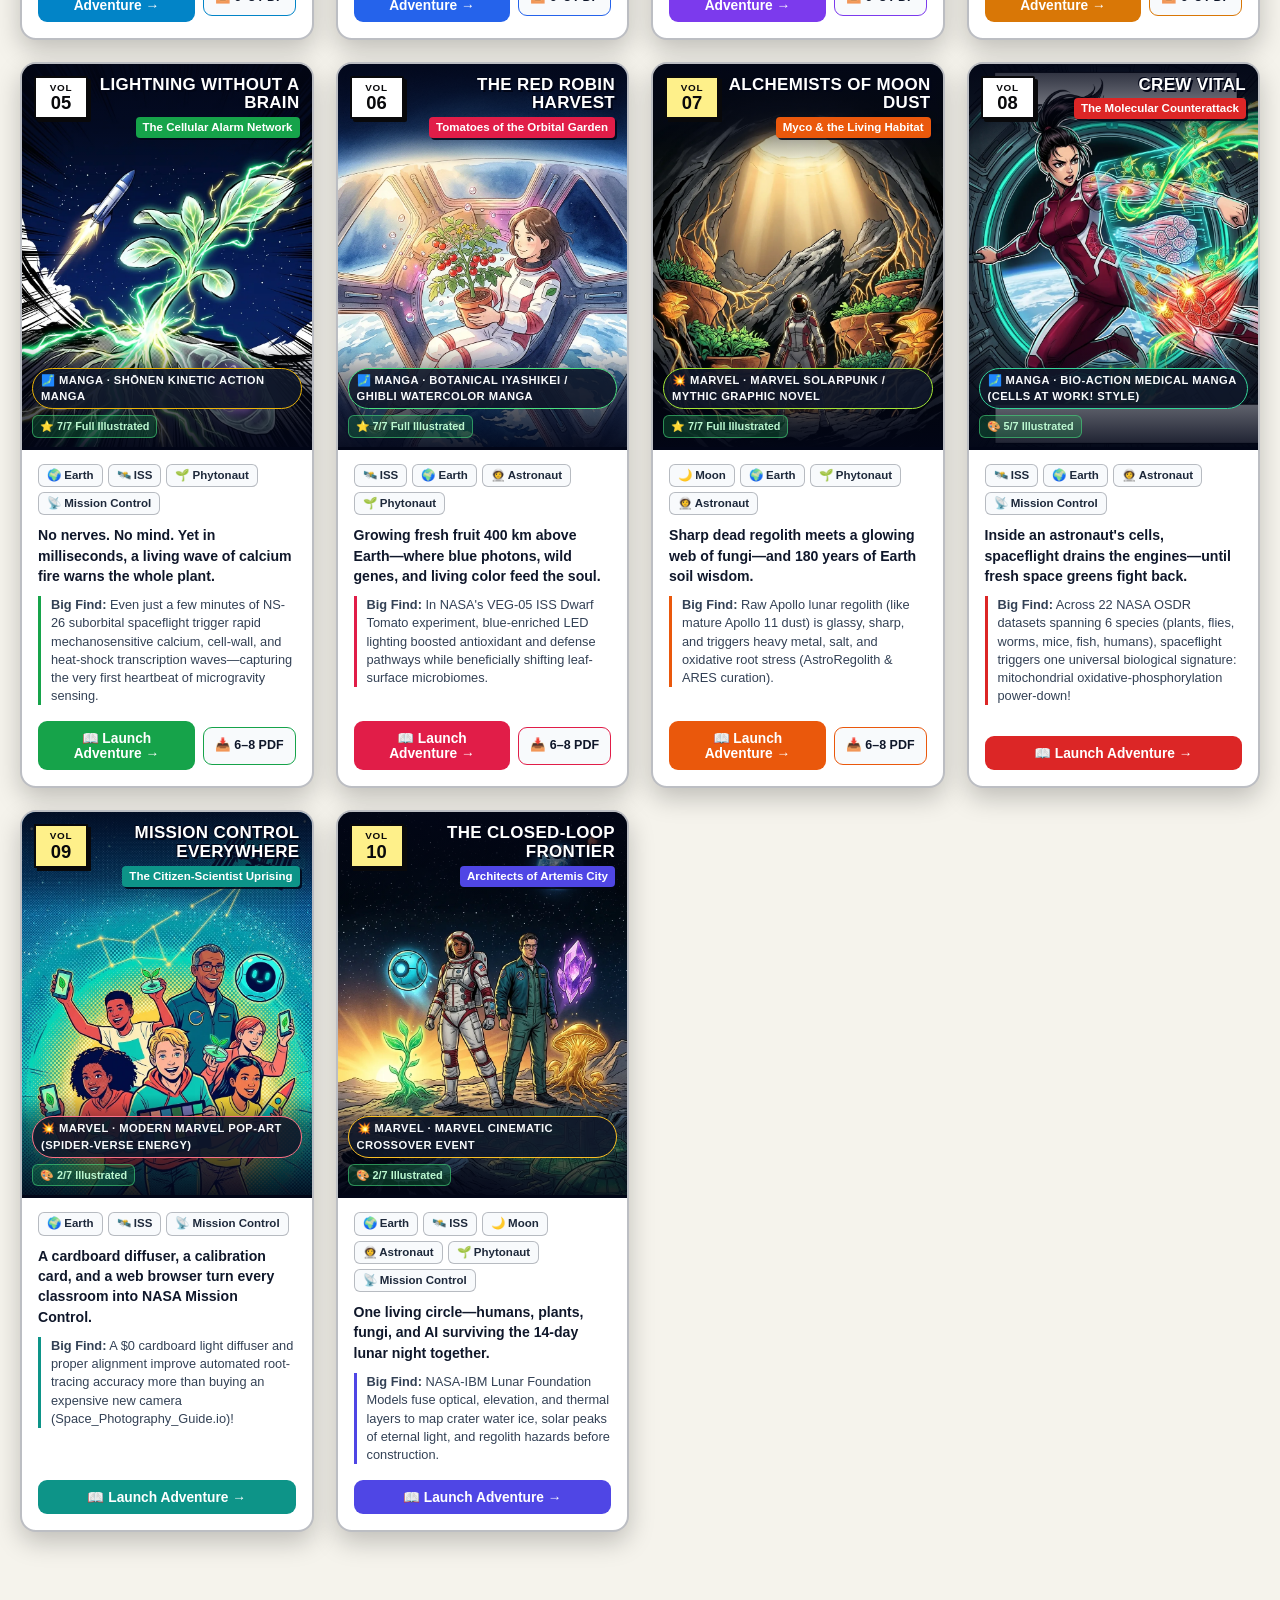
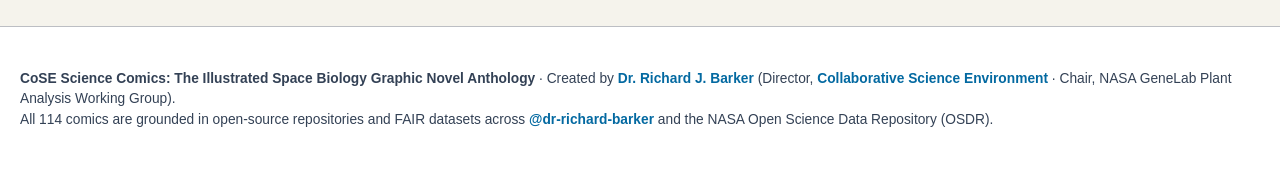
==== commit 96923ea1: "feat(astro-botanica): v4 complete 32-page scripts for Vols 68/74/90, 5 Classroom Arc Packs, NGSS PDF" ====
--- a/index.html
+++ b/index.html
@@ -14,7 +14,7 @@
   <link rel="icon" href="https://dr-richard-barker.github.io/Plant_response_to_radiation/cose/cose-logo.png">
   <link rel="stylesheet" href="css/comics.css">
   <link rel="stylesheet" href="css/graphic-novels.css">
-  <link rel="stylesheet" href="css/astro-botanica.css">
+  <link rel="stylesheet" href="css/astro-botanica.css?v=4">
 </head>
 <body data-site-id="Comics">
 
@@ -150,8 +150,8 @@
         </div>
         <aside class="constellation-inspector-panel" id="constellation-inspector">
           <div class="inspector-empty">
-            <h3>🌌 Interactive Concept Constellation</h3>
-            <p>Click any of the <strong>16 Core Concept Stars</strong> (inner ring) or <strong>114 Research Comic Planets</strong> (outer ring) to see how key scientific ideas bridge every project in the lab!</p>
+            <h3>🌌 Unified Space Biology Knowledge Graph</h3>
+            <p>Click any of the <strong>16 Core Concept Stars</strong> (inner ring), <strong>90 Verified NASA OSDR ASTRO-BOTANICA Manga Volumes</strong> (middle emerald diamonds), or <strong>114 Research Archive Issues</strong> (outer ring) to see how key scientific discoveries connect across the entire lab!</p>
           </div>
         </aside>
       </div>
@@ -176,6 +176,43 @@
         and embedded quantitative mini-plots while sharing our 5-panel narrative arc.
       </p>
       <div id="styles-showcase-grid" class="styles-showcase-grid"></div>
+
+      <h2>📦 ASTRO-BOTANICA Printable Classroom Arc Curriculum Packs (90 Verified NASA OSDR Studies)</h2>
+      <p class="hero-lede">
+        Ready-to-print educator curriculum packets grounded in <strong>88/90 Live NASA OSDR API verified studies (+ 2 international archive studies; 3,787 verified biological samples)</strong>. Each pack includes K–5, 6–8, and 9–12 learning guides, molecular character rosters, mission debriefs, and a tear-off student lab-check quiz with teacher answer key.
+      </p>
+      <div class="ab-packs-grid">
+        <a class="ab-pack-card" href="docs/astro-botanica/classroom_packs/AstroBotanica_Arc1_Foundations_Vols01-15.html" target="_blank" rel="noopener">
+          <span class="ab-pack-tag">ARC I · VOLS 01–15</span>
+          <h3>Orbital Foundations &amp; Gravitropism</h3>
+          <p>Shuttle STS-131 ABRS/BRIC canisters, statolith gravity sensing &amp; root skewing.</p>
+          <span class="ab-pack-cta">🖨️ Open Printable Curriculum Pack ↗</span>
+        </a>
+        <a class="ab-pack-card" href="docs/astro-botanica/classroom_packs/AstroBotanica_Arc2_DeepSpaceAg_Vols16-35.html" target="_blank" rel="noopener">
+          <span class="ab-pack-tag">ARC II · VOLS 16–35</span>
+          <h3>Deep Space Ag, Hypobaria &amp; Regolith</h3>
+          <p>Low-pressure chambers (LPGC), early orbital methylomes &amp; unfolded protein stress.</p>
+          <span class="ab-pack-cta">🖨️ Open Printable Curriculum Pack ↗</span>
+        </a>
+        <a class="ab-pack-card" href="docs/astro-botanica/classroom_packs/AstroBotanica_Arc3_MultiOmics_Vols36-50.html" target="_blank" rel="noopener">
+          <span class="ab-pack-tag">ARC III · VOLS 36–50</span>
+          <h3>Multi-Omics, Microbiomes &amp; Epigenetics</h3>
+          <p>Veggie Red Romaine lettuce &amp; mizuna food safety, Brachypodium &amp; chromatin marks.</p>
+          <span class="ab-pack-cta">🖨️ Open Printable Curriculum Pack ↗</span>
+        </a>
+        <a class="ab-pack-card" href="docs/astro-botanica/classroom_packs/AstroBotanica_Arc4_Frontier_Vols51-68.html" target="_blank" rel="noopener">
+          <span class="ab-pack-tag">ARC IV · VOLS 51–68</span>
+          <h3>Lunar Regolith, Polar Analogs &amp; Climax</h3>
+          <p>Apollo 11–17 lunar fines, EDEN ISS Antarctica &amp; Vol. 68 putrescine spaceflight shield.</p>
+          <span class="ab-pack-cta">🖨️ Open Printable Curriculum Pack ↗</span>
+        </a>
+        <a class="ab-pack-card" href="docs/astro-botanica/classroom_packs/AstroBotanica_Arc5_SpecialChronicles_Vols69-90.html" target="_blank" rel="noopener">
+          <span class="ab-pack-tag">ARC V · VOLS 69–90</span>
+          <h3>Special Chronicles: Starfighters, SOG1 &amp; Finale</h3>
+          <p>Parabolic 0g runs, SOG1 radiation checkpoints, APEX04-EPEX WGBS &amp; Vol. 90 ethylene finale.</p>
+          <span class="ab-pack-cta">🖨️ Open Printable Curriculum Pack ↗</span>
+        </a>
+      </div>
 
       <h2>📐 K–12 Next Generation Science Standards (NGSS) &amp; Concept Matrix</h2>
       <p class="hero-lede">
@@ -215,16 +252,17 @@
   <!-- Scripts -->
   <script src="data/comics_catalog.js"></script>
   <script src="data/graphic_novels.js"></script>
-  <script src="data/astro_botanica/astro_botanica.js"></script>
+  <script src="data/astro_botanica/astro_botanica.js?v=4"></script>
   <script src="js/svg-art-engine.js"></script>
   <script src="js/graphic-novel-art-studio.js"></script>
-  <script src="js/astro-botanica-art-studio.js"></script>
+  <script src="js/astro-botanica-art-studio.js?v=4"></script>
+  <script src="js/astro-botanica-audio.js?v=4"></script>
   <script src="js/graphic-novel-export.js"></script>
-  <script src="js/astro-botanica-export.js"></script>
+  <script src="js/astro-botanica-export.js?v=4"></script>
   <script src="js/export-engine.js"></script>
-  <script src="js/constellation.js"></script>
+  <script src="js/constellation.js?v=4"></script>
   <script src="js/comic-reader.js"></script>
   <script src="js/graphic-novel-reader.js"></script>
-  <script src="js/astro-botanica-reader.js"></script>
+  <script src="js/astro-botanica-reader.js?v=4"></script>
 </body>
 </html>
--- a/css/comics.css
+++ b/css/comics.css
@@ -1815,3 +1815,162 @@
     padding: 12px !important;
   }
 }
+
+/* Audio Read-Aloud & Panel Speaking Highlight */
+.btn-panel-speak {
+  margin-left: auto;
+  background: var(--bg-surface);
+  color: var(--fg-primary);
+  border: 1.5px solid var(--border-line);
+  border-radius: 6px;
+  padding: 2px 8px;
+  font-size: 0.85rem;
+  cursor: pointer;
+  line-height: 1.2;
+}
+
+.btn-panel-speak:hover {
+  border-color: var(--cose-cyan);
+}
+
+.comic-panel-card.panel-speaking {
+  outline: 3px solid var(--cose-gold);
+  box-shadow: 0 0 0 4px light-dark(rgba(217, 119, 6, 0.25), rgba(251, 191, 36, 0.35));
+}
+
+/* Interactive K-12 Quick Check Mini-Quiz */
+.quick-quiz-card {
+  background: var(--bg-card);
+  border: 2px solid var(--cose-cyan);
+  border-radius: 12px;
+  padding: 18px 20px;
+  margin-bottom: 24px;
+}
+
+.quiz-header-row {
+  display: flex;
+  flex-wrap: wrap;
+  justify-content: space-between;
+  align-items: center;
+  gap: 10px;
+  margin-bottom: 14px;
+}
+
+.quiz-header-row h3 {
+  margin: 0;
+  font-size: 1.1rem;
+  color: var(--cose-cyan);
+}
+
+.quiz-score-banner {
+  background: var(--bg-surface);
+  color: var(--fg-primary);
+  border: 1.5px solid var(--border-line);
+  padding: 4px 12px;
+  border-radius: 99px;
+  font-size: 0.84rem;
+  font-weight: 800;
+}
+
+.quiz-score-banner.is-complete {
+  background: light-dark(#dcfce7, #14532d);
+  color: light-dark(#14532d, #dcfce7);
+  border-color: light-dark(#16a34a, #4ade80);
+}
+
+.quiz-question-block + .quiz-question-block {
+  margin-top: 16px;
+}
+
+.quiz-prompt {
+  margin: 0 0 8px;
+  font-weight: 700;
+  color: var(--fg-primary);
+  font-size: 0.96rem;
+}
+
+.quiz-options-grid {
+  display: grid;
+  grid-template-columns: 1fr;
+  gap: 8px;
+}
+
+.quiz-option-btn {
+  display: flex;
+  align-items: flex-start;
+  gap: 10px;
+  text-align: left;
+  padding: 10px 12px;
+  border-radius: 8px;
+  border: 1.5px solid var(--border-line);
+  background: var(--bg-surface);
+  color: var(--fg-primary);
+  cursor: pointer;
+  font-size: 0.9rem;
+  line-height: 1.4;
+}
+
+.quiz-option-btn:hover {
+  border-color: var(--cose-cyan);
+}
+
+.quiz-opt-letter {
+  flex-shrink: 0;
+  display: inline-flex;
+  align-items: center;
+  justify-content: center;
+  width: 24px;
+  height: 24px;
+  border-radius: 6px;
+  background: var(--bg-card);
+  border: 1px solid var(--border-line);
+  font-weight: 800;
+  font-size: 0.8rem;
+}
+
+.quiz-option-btn.is-correct {
+  background: light-dark(#dcfce7, #14532d);
+  color: light-dark(#14532d, #f0fdf4);
+  border-color: light-dark(#16a34a, #4ade80);
+}
+
+.quiz-option-btn.is-correct .quiz-opt-letter {
+  background: light-dark(#16a34a, #22c55e);
+  color: #ffffff;
+  border-color: transparent;
+}
+
+.quiz-option-btn.is-wrong {
+  background: light-dark(#fef3c7, #451a03);
+  color: light-dark(#78350f, #fef3c7);
+  border-color: light-dark(#d97706, #fbbf24);
+}
+
+.quiz-status-cluster {
+  display: flex;
+  flex-wrap: wrap;
+  align-items: center;
+  gap: 8px;
+}
+
+.btn-quiz-reset {
+  background: var(--bg-surface);
+  color: var(--fg-primary);
+  border: 1.5px solid var(--border-line);
+  border-radius: 99px;
+  padding: 4px 10px;
+  font-size: 0.8rem;
+  font-weight: 700;
+  cursor: pointer;
+}
+
+.btn-quiz-reset:hover {
+  border-color: var(--cose-cyan);
+}
+
+.btn-panel-speak:focus-visible,
+.quiz-option-btn:focus-visible,
+.btn-quiz-reset:focus-visible {
+  outline: 2.5px solid var(--cose-cyan);
+  outline-offset: 2px;
+}
--- a/css/graphic-novels.css
+++ b/css/graphic-novels.css
@@ -75,6 +75,20 @@
   color: var(--fg-primary);
   font-size: 0.82rem;
   font-weight: 700;
+}
+
+.gn-stat-link {
+  text-decoration: none;
+  background: color-mix(in srgb, var(--cose-teal) 18%, var(--bg-surface));
+  border-color: var(--cose-cyan);
+  color: var(--fg-primary);
+  transition: transform 0.14s ease, background 0.14s ease;
+}
+
+.gn-stat-link:hover {
+  transform: translateY(-1px);
+  background: var(--cose-teal);
+  color: #ffffff;
 }
 
 /* Mission Filters Console */
@@ -352,6 +366,28 @@
   transform: translateY(-1px);
 }
 
+.btn-gn-pdf-quick {
+  display: inline-flex;
+  align-items: center;
+  justify-content: center;
+  white-space: nowrap;
+  text-decoration: none;
+  border-radius: 9px;
+  padding: 8.5px 11px;
+  border: 1.5px solid var(--gn-color, var(--cose-cyan));
+  background: var(--bg-card);
+  color: var(--fg-primary);
+  font-weight: 800;
+  font-size: 0.78rem;
+  transition: background 0.15s ease, color 0.15s ease, transform 0.15s ease;
+}
+
+.btn-gn-pdf-quick:hover {
+  background: var(--gn-color, var(--cose-teal));
+  color: #ffffff;
+  transform: translateY(-1px);
+}
+
 /* ==========================================================================
    CINEMATIC GRAPHIC NOVEL READER
    ========================================================================== */
@@ -406,6 +442,70 @@
   background: var(--gn-color, var(--cose-teal));
   border-color: var(--gn-color, var(--cose-teal));
   color: #ffffff;
+}
+
+a.gn-tool-btn {
+  text-decoration: none;
+  display: inline-flex;
+  align-items: center;
+}
+
+.gn-tool-download {
+  background: color-mix(in srgb, var(--gn-color, var(--cose-teal)) 20%, var(--bg-card));
+  border-color: var(--gn-color, var(--cose-cyan));
+}
+
+.gn-tool-download:hover {
+  background: var(--gn-color, var(--cose-teal));
+  color: #ffffff;
+}
+
+.gn-print-pack-bar {
+  display: flex;
+  flex-wrap: wrap;
+  align-items: center;
+  gap: 7px;
+  margin-top: 8px;
+  padding-top: 10px;
+  border-top: 1px dashed var(--border-line);
+}
+
+.gn-print-pack-label {
+  font-size: 0.78rem;
+  font-weight: 800;
+  color: var(--fg-secondary);
+}
+
+.gn-print-pill {
+  display: inline-flex;
+  align-items: center;
+  gap: 4px;
+  padding: 4px 10px;
+  border-radius: 999px;
+  text-decoration: none;
+  font-size: 0.76rem;
+  font-weight: 800;
+  background: var(--bg-card);
+  border: 1.5px solid var(--border-line);
+  color: var(--fg-primary);
+  transition: background 0.14s ease, border-color 0.14s ease, color 0.14s ease;
+}
+
+.gn-print-pill:hover,
+.gn-print-pill.current {
+  background: var(--gn-color, var(--cose-teal));
+  border-color: var(--gn-color, var(--cose-teal));
+  color: #ffffff;
+}
+
+.gn-print-pill.booklet {
+  border-color: var(--gn-accent, #fbbf24);
+  background: color-mix(in srgb, var(--gn-accent, #fbbf24) 14%, var(--bg-card));
+}
+
+.gn-print-pill.booklet:hover {
+  background: var(--gn-accent, #fbbf24);
+  color: #09090b;
 }
 
 .gn-reader-header {
--- a/css/astro-botanica.css
+++ b/css/astro-botanica.css
@@ -418,38 +418,38 @@
   margin-bottom: 40px;
 }
 
-/* Sticky Reader Toolbar */
+/* Compact Reader Toolbar */
 .ab-reader-toolbar {
   position: sticky;
-  top: 72px;
-  z-index: 40;
+  top: 58px;
+  z-index: 35;
   display: flex;
   flex-wrap: wrap;
   align-items: center;
   justify-content: space-between;
-  gap: 10px;
-  padding: 10px 14px;
-  background: color-mix(in srgb, var(--bg-surface) 90%, transparent);
-  backdrop-filter: blur(10px);
+  gap: 8px;
+  padding: 8px 12px;
+  background: color-mix(in srgb, var(--bg-surface) 94%, transparent);
+  backdrop-filter: blur(12px);
   border: 1.5px solid var(--border-line);
   border-radius: 12px;
-  box-shadow: 0 4px 16px rgba(0, 0, 0, 0.15);
+  box-shadow: 0 4px 16px rgba(0, 0, 0, 0.16);
 }
 
 .ab-toolbar-group {
   display: flex;
   flex-wrap: wrap;
   align-items: center;
-  gap: 6px;
+  gap: 5px;
 }
 
 .ab-tool-btn {
-  padding: 6px 12px;
-  border-radius: 8px;
+  padding: 5px 9px;
+  border-radius: 7px;
   border: 1px solid var(--border-line);
   background: var(--bg-card);
   color: var(--fg-primary);
-  font-size: 0.8rem;
+  font-size: 0.76rem;
   font-weight: 700;
   cursor: pointer;
   transition: all 0.15s ease;
@@ -457,6 +457,7 @@
   display: inline-flex;
   align-items: center;
   gap: 4px;
+  white-space: nowrap;
 }
 
 .ab-tool-btn:hover {
@@ -624,7 +625,7 @@
   display: block;
 }
 
-/* Lettering Layer */
+/* Lettering Layer — Disjoint Geometry (Zero Overlap with Panel 3 Telemetry) */
 .ab-lettering-layer {
   position: absolute;
   inset: 0;
@@ -632,7 +633,7 @@
   display: flex;
   flex-direction: column;
   justify-content: space-between;
-  padding: 24px 30px;
+  padding: 2.8% 3%;
 }
 
 .ab-top-lettering-row {
@@ -643,63 +644,70 @@
 }
 
 .ab-caption-box {
-  max-width: 450px;
-  background: rgba(255, 255, 255, 0.95);
+  max-width: 41%;
+  background: rgba(255, 255, 255, 0.96);
   color: #09090b;
   border: 2px solid #09090b;
-  border-radius: 4px;
-  padding: 8px 12px;
+  border-radius: 5px;
+  padding: 7px 11px;
   font-family: 'JetBrains Mono', monospace;
-  font-size: 0.8rem;
+  font-size: clamp(0.68rem, 0.92vw, 0.8rem);
   font-weight: 700;
-  line-height: 1.4;
-  box-shadow: 3px 3px 0 rgba(0, 0, 0, 0.8);
+  line-height: 1.38;
+  box-shadow: 3px 3px 0 rgba(0, 0, 0, 0.82);
 }
 
 .ab-sfx-stamp {
   font-family: 'Impact', 'Arial Black', sans-serif;
-  font-size: 2.2rem;
+  font-size: clamp(1.1rem, 2vw, 1.85rem);
   color: #e11d48;
   -webkit-text-stroke: 1px #ffffff;
-  transform: rotate(-6deg);
-  letter-spacing: 0.05em;
+  transform: rotate(-5deg);
+  letter-spacing: 0.04em;
   text-shadow: 2px 2px 0 #000000;
+  max-width: 34%;
+  text-align: right;
+  line-height: 1.05;
 }
 
 .ab-bubbles-row {
   display: flex;
-  flex-wrap: wrap;
-  gap: 12px;
+  flex-direction: column;
+  gap: 8px;
   align-items: flex-end;
   justify-content: flex-end;
+  width: 51%;
+  margin-left: auto;
+  padding-bottom: 4px;
 }
 
 .ab-speech-balloon {
-  background: #ffffff;
+  background: rgba(255, 255, 255, 0.97);
   color: #09090b;
   border: 2.5px solid #09090b;
   border-radius: 14px;
-  padding: 8px 14px;
-  max-width: 380px;
-  box-shadow: 3px 3px 0 rgba(0, 0, 0, 0.8);
+  padding: 8px 13px;
+  max-width: 100%;
+  box-shadow: 3px 3px 0 rgba(0, 0, 0, 0.85);
 }
 
 .ab-speaker-pill {
   display: inline-block;
   background: #09090b;
   color: #38bdf8;
-  font-size: 0.65rem;
-  font-weight: 800;
-  font-family: monospace;
-  padding: 2px 6px;
+  font-size: 0.64rem;
+  font-weight: 800;
+  font-family: 'JetBrains Mono', monospace;
+  padding: 2px 7px;
   border-radius: 4px;
   margin-bottom: 4px;
   text-transform: uppercase;
+  letter-spacing: 0.04em;
 }
 
 .ab-speech-text {
   margin: 0;
-  font-size: 0.85rem;
+  font-size: clamp(0.72rem, 0.95vw, 0.84rem);
   font-weight: 700;
   line-height: 1.35;
 }
@@ -934,16 +942,828 @@
   margin: 14px 0 6px;
 }
 
+/* ==========================================================================
+   v2 Enhancements: Showcase Performance, Featured Cards, Gene Pills,
+   K-12 Adaptive Briefings, Molecular Cast Cards & Panel Breakdown Grid
+   ========================================================================== */
+
+.ab-cover-card {
+  content-visibility: auto;
+  contain-intrinsic-size: 320px 560px;
+}
+
+.ab-card-featured {
+  border-color: #10b981;
+  box-shadow: 0 0 0 1px rgba(16, 185, 129, 0.35), var(--shadow-card);
+}
+
+.ab-badge-illustrated {
+  background: linear-gradient(135deg, #059669, #0284c7);
+  color: #ffffff;
+  font-weight: 800;
+  letter-spacing: 0.03em;
+}
+
+.ab-jp-sub {
+  font-size: 0.8em;
+  opacity: 0.85;
+  font-weight: 700;
+}
+
+.ab-stat-highlight {
+  background: color-mix(in srgb, #059669 20%, var(--bg-card));
+  border-color: #10b981;
+}
+
+.ab-results-bar {
+  display: flex;
+  flex-wrap: wrap;
+  justify-content: space-between;
+  align-items: center;
+  gap: 10px;
+  margin: 0 0 14px;
+  padding: 8px 14px;
+  border-radius: 10px;
+  background: var(--bg-surface);
+  border: 1px solid var(--border-line);
+  font-size: 0.84rem;
+  color: var(--fg-secondary);
+}
+
+.ab-results-hint {
+  font-size: 0.78rem;
+  color: var(--fg-muted);
+}
+
+.ab-card-genes {
+  display: flex;
+  flex-wrap: wrap;
+  align-items: center;
+  gap: 5px;
+  margin-top: 2px;
+}
+
+.ab-card-genes-label {
+  font-size: 0.7rem;
+  font-weight: 800;
+  text-transform: uppercase;
+  letter-spacing: 0.04em;
+  color: var(--fg-muted);
+}
+
+.ab-gene-pill {
+  font-family: 'JetBrains Mono', monospace;
+  font-size: 0.7rem;
+  font-weight: 800;
+  padding: 2px 7px;
+  border-radius: 999px;
+  border: 1px solid var(--border-line);
+  background: var(--bg-surface);
+  color: var(--fg-primary);
+}
+
+.ab-gene-up {
+  border-color: rgba(16, 185, 129, 0.5);
+  color: #10b981;
+  background: rgba(16, 185, 129, 0.1);
+}
+
+.ab-gene-down {
+  border-color: rgba(244, 63, 94, 0.5);
+  color: #f43f5e;
+  background: rgba(244, 63, 94, 0.1);
+}
+
+.ab-gene-neutral {
+  border-color: rgba(56, 189, 248, 0.45);
+  color: #0284c7;
+  background: rgba(56, 189, 248, 0.1);
+}
+
+.ab-chip-domain {
+  background: color-mix(in srgb, var(--bg-surface) 82%, #7c3aed 18%);
+  border-color: color-mix(in srgb, var(--border-line) 60%, #a855f7 40%);
+  color: var(--fg-primary);
+  font-weight: 700;
+}
+
+/* Adaptive K-5 / 6-8 / 9-12 Educational Mission Briefing */
+.ab-edu-briefing {
+  border-radius: 14px;
+  padding: 16px 20px;
+  border: 1.5px solid var(--border-line);
+  background: var(--bg-card);
+  box-shadow: var(--shadow-card);
+}
+
+.ab-edu-k5 {
+  border-left: 5px solid #10b981;
+  background: color-mix(in srgb, var(--bg-card) 93%, #10b981 7%);
+}
+
+.ab-edu-ms {
+  border-left: 5px solid #0284c7;
+  background: color-mix(in srgb, var(--bg-card) 93%, #0284c7 7%);
+}
+
+.ab-edu-hs {
+  border-left: 5px solid #a855f7;
+  background: color-mix(in srgb, var(--bg-card) 93%, #a855f7 7%);
+}
+
+.ab-edu-badge {
+  display: inline-block;
+  font-family: 'JetBrains Mono', monospace;
+  font-size: 0.72rem;
+  font-weight: 900;
+  letter-spacing: 0.06em;
+  padding: 3px 9px;
+  border-radius: 6px;
+  background: var(--bg-surface);
+  border: 1px solid var(--border-line);
+  color: var(--fg-primary);
+  margin-bottom: 10px;
+}
+
+.ab-edu-grid {
+  display: grid;
+  grid-template-columns: repeat(auto-fit, minmax(260px, 1fr));
+  gap: 16px;
+}
+
+.ab-edu-col h4 {
+  margin: 0 0 5px;
+  font-size: 0.88rem;
+  font-weight: 800;
+  color: var(--fg-primary);
+}
+
+.ab-edu-col p {
+  margin: 0;
+  font-size: 0.86rem;
+  line-height: 1.5;
+  color: var(--fg-secondary);
+}
+
+/* Interactive Molecular Cast Strip */
+.ab-cast-section {
+  background: var(--bg-card);
+  border: 1.5px solid var(--border-line);
+  border-radius: 14px;
+  padding: 18px 20px;
+  box-shadow: var(--shadow-card);
+}
+
+.ab-cast-section-head {
+  display: flex;
+  flex-wrap: wrap;
+  justify-content: space-between;
+  align-items: baseline;
+  gap: 8px;
+  margin-bottom: 14px;
+}
+
+.ab-cast-section-head h3 {
+  margin: 0;
+  font-size: 1.05rem;
+  font-weight: 900;
+  color: var(--fg-primary);
+}
+
+.ab-cast-count {
+  font-size: 0.82rem;
+  font-weight: 600;
+  color: var(--fg-muted);
+}
+
+.ab-cast-hint {
+  font-size: 0.78rem;
+  color: var(--fg-muted);
+}
+
+.ab-cast-grid {
+  display: grid;
+  grid-template-columns: repeat(auto-fill, minmax(260px, 1fr));
+  gap: 12px;
+}
+
+.ab-cast-card {
+  background: var(--bg-surface);
+  border: 1.5px solid var(--border-line);
+  border-radius: 10px;
+  padding: 12px 14px;
+  display: flex;
+  flex-direction: column;
+  gap: 5px;
+  transition: transform 0.15s ease, border-color 0.15s ease;
+}
+
+.ab-cast-card:hover {
+  transform: translateY(-2px);
+  border-color: #38bdf8;
+}
+
+.ab-cast-up {
+  border-top: 3px solid #10b981;
+}
+
+.ab-cast-down {
+  border-top: 3px solid #f43f5e;
+}
+
+.ab-cast-dual {
+  border-top: 3px solid #a855f7;
+}
+
+.ab-cast-neutral {
+  border-top: 3px solid #38bdf8;
+}
+
+.ab-cast-head {
+  display: flex;
+  justify-content: space-between;
+  align-items: center;
+  gap: 6px;
+}
+
+.ab-cast-symbol {
+  font-family: 'JetBrains Mono', monospace;
+  font-size: 0.88rem;
+  font-weight: 900;
+  color: var(--fg-primary);
+}
+
+.ab-cast-dir {
+  font-family: 'JetBrains Mono', monospace;
+  font-size: 0.68rem;
+  font-weight: 800;
+  padding: 2px 6px;
+  border-radius: 4px;
+  background: var(--bg-card);
+  color: var(--fg-secondary);
+}
+
+.ab-cast-up .ab-cast-dir {
+  color: #10b981;
+}
+
+.ab-cast-down .ab-cast-dir {
+  color: #f43f5e;
+}
+
+.ab-cast-role {
+  font-size: 0.73rem;
+  font-weight: 800;
+  text-transform: uppercase;
+  letter-spacing: 0.04em;
+  color: #0284c7;
+}
+
+.ab-cast-desc {
+  margin: 0;
+  font-size: 0.8rem;
+  line-height: 1.45;
+  color: var(--fg-secondary);
+}
+
+/* Panel-by-Panel Cinematography Grid inside HUD */
+.ab-hud-main {
+  flex: 1;
+  min-width: 280px;
+}
+
+.ab-panels-breakdown {
+  display: grid;
+  grid-template-columns: repeat(auto-fit, minmax(240px, 1fr));
+  gap: 10px;
+  margin-top: 10px;
+}
+
+.ab-panel-beat {
+  background: var(--bg-card);
+  border: 1px solid var(--border-line);
+  border-radius: 8px;
+  padding: 8px 11px;
+}
+
+.ab-panel-num {
+  display: inline-block;
+  font-family: 'JetBrains Mono', monospace;
+  font-size: 0.68rem;
+  font-weight: 900;
+  color: #10b981;
+  letter-spacing: 0.04em;
+  margin-bottom: 3px;
+}
+
+.ab-panel-beat p {
+  margin: 0;
+  font-size: 0.8rem;
+  line-height: 1.42;
+  color: var(--fg-secondary);
+}
+
+.ab-page-title-group {
+  display: flex;
+  flex-wrap: wrap;
+  align-items: center;
+  gap: 6px;
+}
+
+.ab-pager-hint {
+  font-weight: 700;
+  font-size: 0.82rem;
+  color: var(--fg-secondary);
+}
+
+/* ==========================================================================
+   v3 Enhancements: NASA OSDR Verification Dossier, Cross-Mission Gene Drawer
+   & Interactive Mission Lab Quiz
+   ========================================================================== */
+
+.ab-chip-verified {
+  background: rgba(16, 185, 129, 0.14);
+  border-color: rgba(16, 185, 129, 0.55);
+  color: #10b981;
+  font-weight: 800;
+}
+
+.ab-stat-mastery {
+  background: color-mix(in srgb, #f59e0b 18%, var(--bg-card));
+  border-color: #f59e0b;
+}
+
+.ab-badge-mastered {
+  background: linear-gradient(135deg, #d97706, #f59e0b);
+  color: #09090b;
+  font-weight: 900;
+}
+
+.ab-gene-clickable {
+  cursor: pointer;
+  transition: transform 0.12s ease, box-shadow 0.12s ease;
+}
+
+.ab-gene-clickable:hover {
+  transform: translateY(-1px);
+  box-shadow: 0 2px 8px rgba(16, 185, 129, 0.25);
+}
+
+/* Cross-Mission Gene Comparison Drawer */
+.ab-cast-focused {
+  border-color: #10b981 !important;
+  box-shadow: 0 0 0 2px rgba(16, 185, 129, 0.28);
+}
+
+.ab-cast-xref-btn {
+  margin-top: auto;
+  padding: 5px 8px;
+  border-radius: 6px;
+  border: 1px solid color-mix(in srgb, #38bdf8 45%, var(--border-line));
+  background: color-mix(in srgb, #0284c7 12%, var(--bg-card));
+  color: #38bdf8;
+  font-size: 0.72rem;
+  font-weight: 800;
+  cursor: pointer;
+  text-align: left;
+  transition: background 0.15s ease;
+}
+
+.ab-cast-xref-btn:hover,
+.ab-cast-xref-btn.active {
+  background: #0284c7;
+  color: #ffffff;
+}
+
+.ab-xref-drawer {
+  margin-top: 14px;
+  padding: 14px 16px;
+  border-radius: 12px;
+  background: color-mix(in srgb, var(--bg-surface) 90%, #0284c7 10%);
+  border: 1.5px solid #0284c7;
+}
+
+.ab-xref-head {
+  display: flex;
+  flex-wrap: wrap;
+  justify-content: space-between;
+  align-items: center;
+  gap: 8px;
+  margin-bottom: 10px;
+  font-size: 0.88rem;
+  color: var(--fg-primary);
+}
+
+.ab-xref-grid {
+  display: grid;
+  grid-template-columns: repeat(auto-fill, minmax(220px, 1fr));
+  gap: 8px;
+}
+
+.ab-xref-item {
+  display: flex;
+  flex-direction: column;
+  gap: 3px;
+  padding: 9px 11px;
+  border-radius: 8px;
+  border: 1px solid var(--border-line);
+  background: var(--bg-card);
+  color: var(--fg-primary);
+  text-align: left;
+  cursor: pointer;
+  transition: border-color 0.15s ease, transform 0.12s ease;
+}
+
+.ab-xref-item:hover {
+  border-color: #10b981;
+  transform: translateY(-1px);
+}
+
+.ab-xref-item.current {
+  border-color: #10b981;
+  background: color-mix(in srgb, var(--bg-card) 85%, #10b981 15%);
+}
+
+.ab-xref-vol {
+  font-family: 'JetBrains Mono', monospace;
+  font-size: 0.68rem;
+  font-weight: 900;
+  color: #38bdf8;
+}
+
+.ab-xref-item strong {
+  font-size: 0.8rem;
+  line-height: 1.25;
+}
+
+.ab-xref-meta {
+  font-size: 0.72rem;
+  color: var(--fg-muted);
+}
+
+/* Official NASA OSDR Ground-Truth Study Dossier */
+.ab-osdr-dossier {
+  background: color-mix(in srgb, var(--bg-card) 92%, #059669 8%);
+  border: 1.5px solid color-mix(in srgb, var(--border-line) 55%, #10b981 45%);
+  border-radius: 14px;
+  padding: 18px 20px;
+  box-shadow: var(--shadow-card);
+  display: flex;
+  flex-direction: column;
+  gap: 10px;
+}
+
+.ab-dossier-head {
+  display: flex;
+  flex-wrap: wrap;
+  justify-content: space-between;
+  align-items: center;
+  gap: 10px;
+}
+
+.ab-verified-pill {
+  font-family: 'JetBrains Mono', monospace;
+  font-size: 0.72rem;
+  font-weight: 900;
+  padding: 4px 10px;
+  border-radius: 999px;
+  letter-spacing: 0.04em;
+}
+
+.ab-verified-pill.is-live {
+  background: #059669;
+  color: #ffffff;
+}
+
+.ab-verified-pill.is-archive {
+  background: #0284c7;
+  color: #ffffff;
+}
+
+.ab-dossier-meta-right {
+  display: flex;
+  flex-wrap: wrap;
+  align-items: center;
+  gap: 10px;
+  font-size: 0.78rem;
+  color: var(--fg-secondary);
+}
+
+.ab-dossier-stat code {
+  font-family: 'JetBrains Mono', monospace;
+  font-size: 0.75rem;
+  padding: 1px 5px;
+  border-radius: 4px;
+  background: var(--bg-surface);
+}
+
+.ab-dossier-link {
+  font-weight: 800;
+  color: #10b981;
+  text-decoration: none;
+}
+
+.ab-dossier-link:hover {
+  text-decoration: underline;
+}
+
+.ab-dossier-title {
+  margin: 0;
+  font-size: 1rem;
+  font-weight: 900;
+  color: var(--fg-primary);
+  line-height: 1.35;
+}
+
+.ab-dossier-desc {
+  margin: 0;
+  font-size: 0.84rem;
+  line-height: 1.55;
+  color: var(--fg-secondary);
+}
+
+.ab-dossier-rows {
+  display: flex;
+  flex-direction: column;
+  gap: 7px;
+}
+
+.ab-dossier-row {
+  display: flex;
+  flex-wrap: wrap;
+  align-items: center;
+  gap: 6px;
+}
+
+.ab-dossier-label {
+  font-size: 0.74rem;
+  font-weight: 800;
+  text-transform: uppercase;
+  letter-spacing: 0.04em;
+  color: var(--fg-muted);
+}
+
+.ab-dossier-tags {
+  display: flex;
+  flex-wrap: wrap;
+  gap: 5px;
+}
+
+.ab-dossier-tag {
+  font-size: 0.74rem;
+  font-weight: 700;
+  padding: 2px 8px;
+  border-radius: 5px;
+  background: var(--bg-surface);
+  border: 1px solid var(--border-line);
+  color: var(--fg-primary);
+}
+
+.ab-dossier-assay {
+  border-color: color-mix(in srgb, #38bdf8 40%, var(--border-line));
+}
+
+.ab-dossier-text {
+  font-size: 0.82rem;
+  color: var(--fg-primary);
+  font-weight: 600;
+}
+
+.ab-dossier-pubs {
+  margin-top: 4px;
+  padding-top: 10px;
+  border-top: 1px solid var(--border-line);
+}
+
+.ab-dossier-pubs ul {
+  margin: 6px 0 0;
+  padding-left: 18px;
+  font-size: 0.82rem;
+  line-height: 1.5;
+  color: var(--fg-secondary);
+}
+
+.ab-pub-links a {
+  color: #38bdf8;
+  font-weight: 800;
+  text-decoration: none;
+}
+
+.ab-pub-links a:hover {
+  text-decoration: underline;
+}
+
+/* Interactive Mission Lab Check Quiz */
+.ab-quiz-section {
+  background: var(--bg-card);
+  border: 1.5px solid color-mix(in srgb, var(--border-line) 60%, #f59e0b 40%);
+  border-radius: 14px;
+  padding: 18px 20px;
+  box-shadow: var(--shadow-card);
+}
+
+.ab-quiz-head {
+  display: flex;
+  flex-wrap: wrap;
+  justify-content: space-between;
+  align-items: center;
+  gap: 10px;
+  margin-bottom: 14px;
+}
+
+.ab-quiz-head h3 {
+  margin: 0 0 4px;
+  font-size: 1.05rem;
+  font-weight: 900;
+  color: var(--fg-primary);
+}
+
+.ab-quiz-head p {
+  margin: 0;
+  font-size: 0.84rem;
+  color: var(--fg-muted);
+}
+
+.ab-mastery-stamp {
+  background: linear-gradient(135deg, #d97706, #f59e0b);
+  color: #09090b;
+  font-family: 'JetBrains Mono', monospace;
+  font-size: 0.76rem;
+  font-weight: 900;
+  padding: 5px 12px;
+  border-radius: 999px;
+  letter-spacing: 0.04em;
+}
+
+.ab-mastery-pending {
+  font-family: 'JetBrains Mono', monospace;
+  font-size: 0.74rem;
+  font-weight: 800;
+  padding: 4px 10px;
+  border-radius: 999px;
+  background: var(--bg-surface);
+  border: 1px solid var(--border-line);
+  color: var(--fg-secondary);
+}
+
+.ab-quiz-grid {
+  display: grid;
+  grid-template-columns: repeat(auto-fit, minmax(300px, 1fr));
+  gap: 14px;
+}
+
+.ab-quiz-card {
+  background: var(--bg-surface);
+  border: 1px solid var(--border-line);
+  border-radius: 10px;
+  padding: 14px 16px;
+  display: flex;
+  flex-direction: column;
+  gap: 10px;
+}
+
+.ab-quiz-q {
+  margin: 0;
+  font-size: 0.88rem;
+  line-height: 1.45;
+  color: var(--fg-primary);
+}
+
+.ab-quiz-opts {
+  display: grid;
+  grid-template-columns: 1fr;
+  gap: 6px;
+}
+
+.ab-quiz-opt {
+  padding: 8px 11px;
+  border-radius: 7px;
+  border: 1.5px solid var(--border-line);
+  background: var(--bg-card);
+  color: var(--fg-primary);
+  font-size: 0.8rem;
+  font-weight: 700;
+  text-align: left;
+  cursor: pointer;
+  transition: all 0.14s ease;
+}
+
+.ab-quiz-opt:hover {
+  border-color: #38bdf8;
+}
+
+.ab-quiz-opt.is-correct {
+  border-color: #10b981;
+  background: rgba(16, 185, 129, 0.18);
+  color: #10b981;
+}
+
+.ab-quiz-opt.is-wrong {
+  border-color: #f43f5e;
+  background: rgba(244, 63, 94, 0.15);
+  color: #f43f5e;
+}
+
+.ab-quiz-feedback {
+  padding: 9px 11px;
+  border-radius: 7px;
+  font-size: 0.8rem;
+  line-height: 1.45;
+}
+
+.ab-quiz-feedback.ok {
+  background: rgba(16, 185, 129, 0.14);
+  border-left: 3px solid #10b981;
+  color: var(--fg-primary);
+}
+
+.ab-quiz-feedback.retry {
+  background: rgba(245, 158, 11, 0.14);
+  border-left: 3px solid #f59e0b;
+  color: var(--fg-primary);
+}
+
+/* Classroom Arc Curriculum Packs Grid (Educator Tab & Showcase) */
+.ab-packs-grid {
+  display: grid;
+  grid-template-columns: repeat(auto-fit, minmax(260px, 1fr));
+  gap: 14px;
+  margin: 14px 0 32px;
+}
+
+.ab-pack-card {
+  display: flex;
+  flex-direction: column;
+  gap: 6px;
+  padding: 16px 18px;
+  border-radius: 12px;
+  background: var(--bg-card);
+  border: 1.5px solid var(--border-line);
+  text-decoration: none;
+  color: var(--fg-primary);
+  box-shadow: var(--shadow-card);
+  transition: transform 0.15s ease, border-color 0.15s ease;
+}
+
+.ab-pack-card:hover {
+  transform: translateY(-2px);
+  border-color: #10b981;
+}
+
+.ab-pack-tag {
+  align-self: flex-start;
+  font-family: 'JetBrains Mono', monospace;
+  font-size: 0.7rem;
+  font-weight: 900;
+  padding: 2px 8px;
+  border-radius: 999px;
+  background: rgba(16, 185, 129, 0.16);
+  color: #10b981;
+  letter-spacing: 0.04em;
+}
+
+.ab-pack-card h3 {
+  margin: 2px 0 0;
+  font-size: 0.98rem;
+  font-weight: 900;
+  color: var(--fg-primary);
+}
+
+.ab-pack-card p {
+  margin: 0;
+  font-size: 0.82rem;
+  line-height: 1.45;
+  color: var(--fg-secondary);
+}
+
+.ab-pack-cta {
+  margin-top: auto;
+  padding-top: 8px;
+  font-size: 0.78rem;
+  font-weight: 800;
+  color: #38bdf8;
+}
+
 @media (max-width: 768px) {
+  .ab-reader-toolbar {
+    position: relative;
+    top: 0;
+  }
   .ab-reader-header {
     flex-direction: column;
     align-items: flex-start;
   }
   .ab-reader-mini-cover {
-    width: 80px;
+    width: 84px;
   }
   .ab-data-hud-bar {
     flex-direction: column;
     align-items: flex-start;
   }
-}
+  .ab-caption-box {
+    max-width: 65%;
+  }
+  .ab-bubbles-row {
+    width: 72%;
+  }
+}
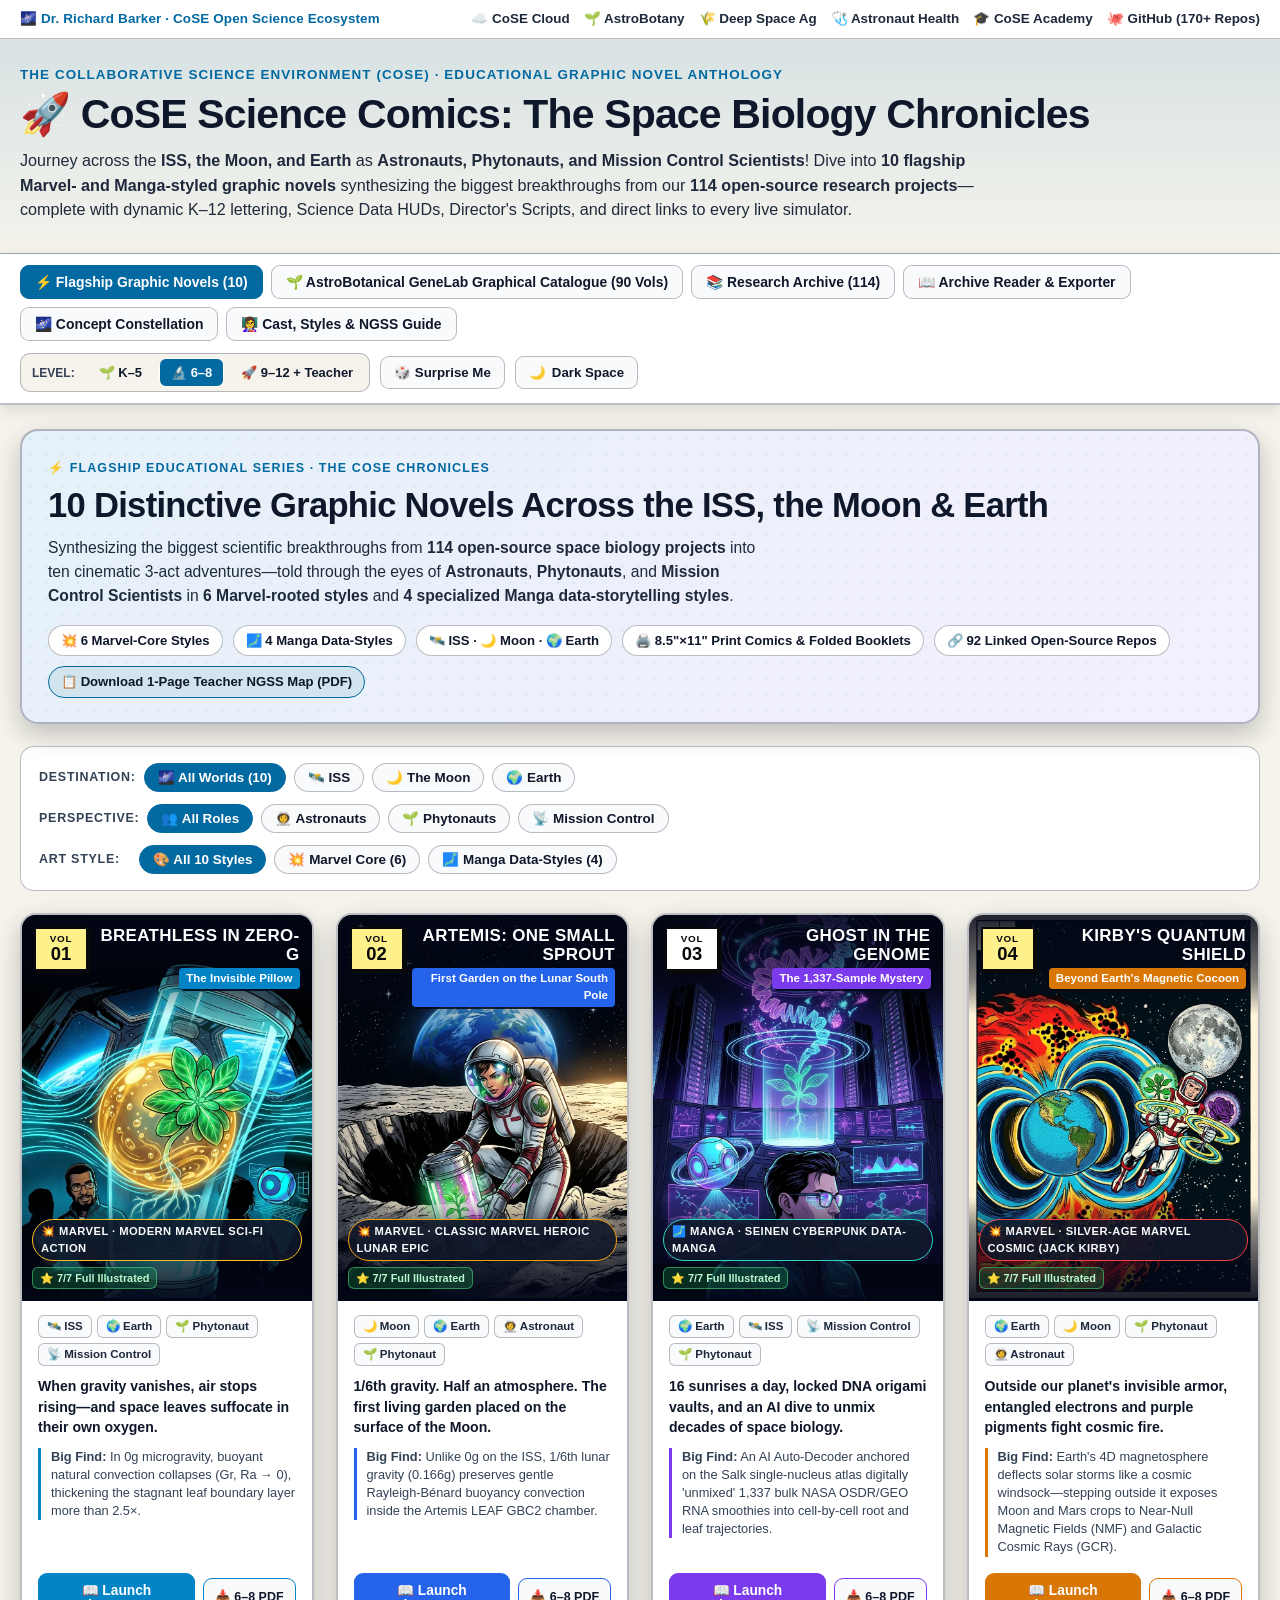
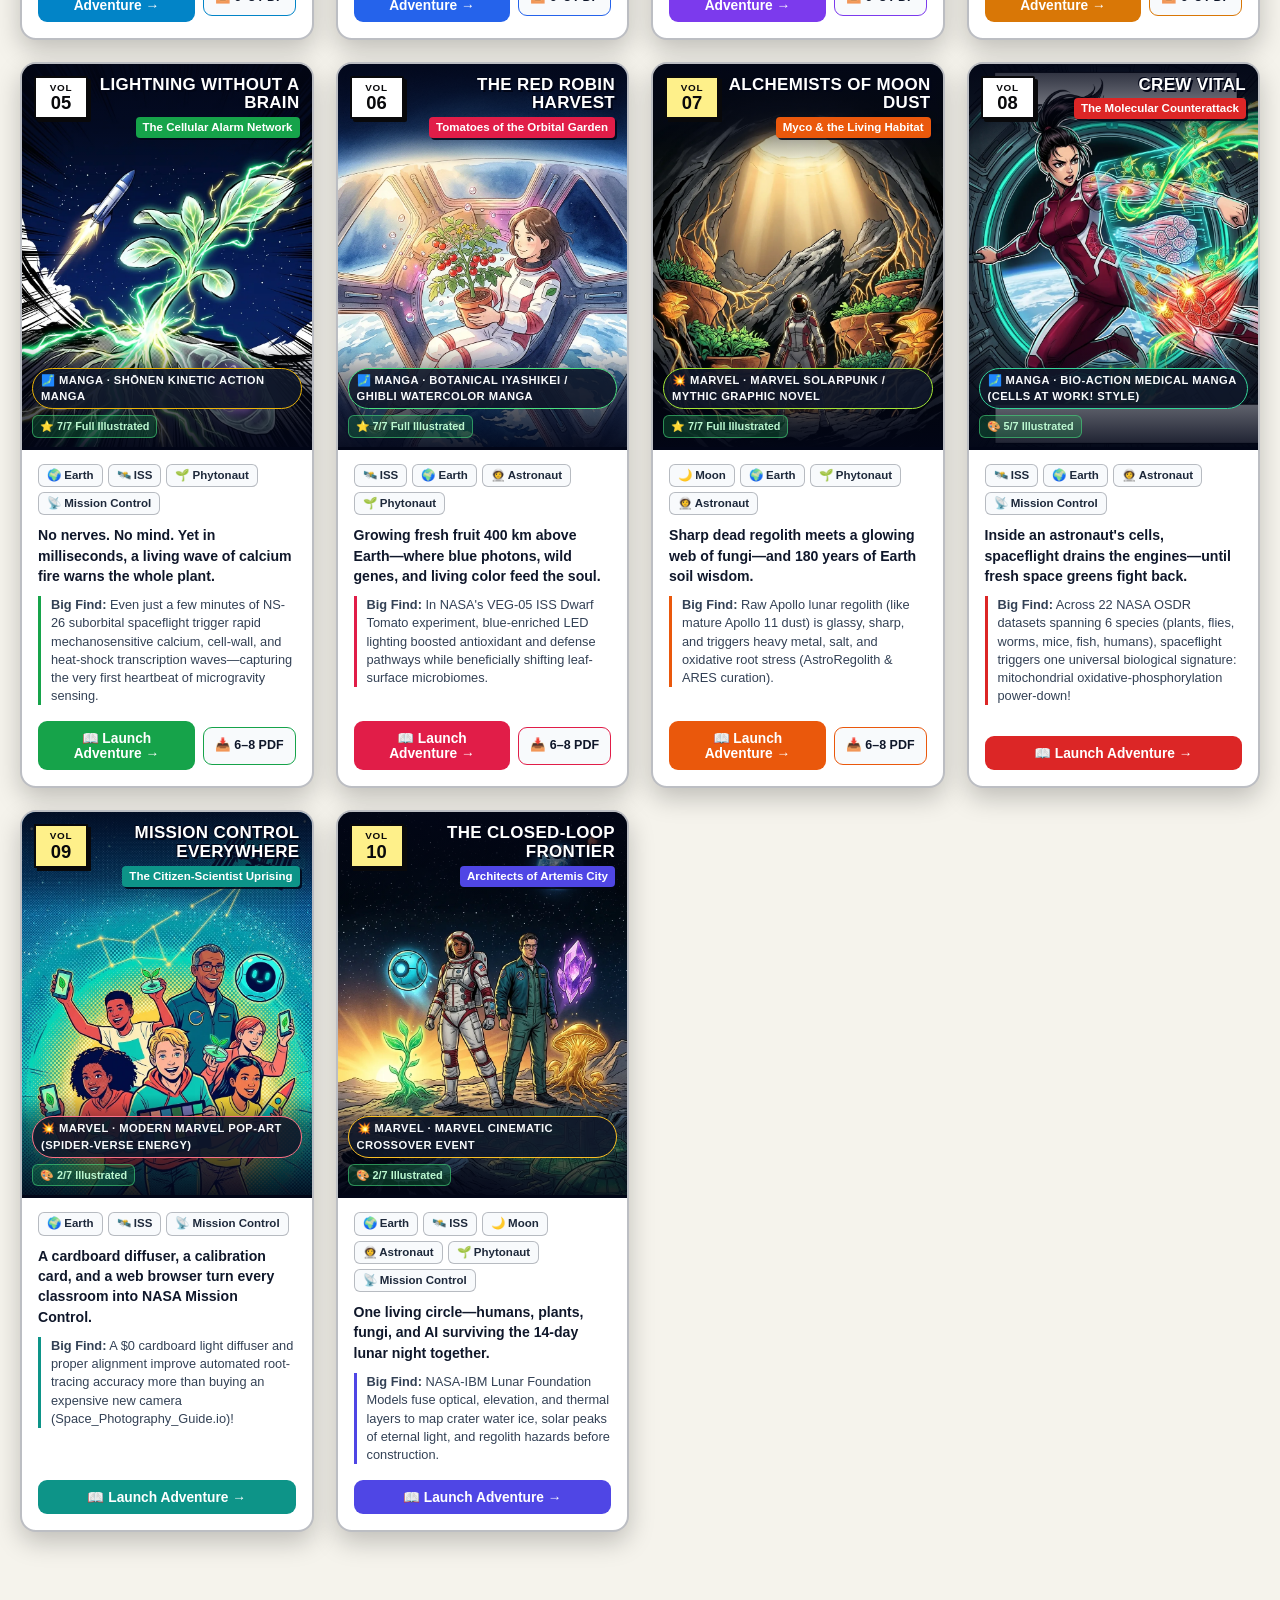
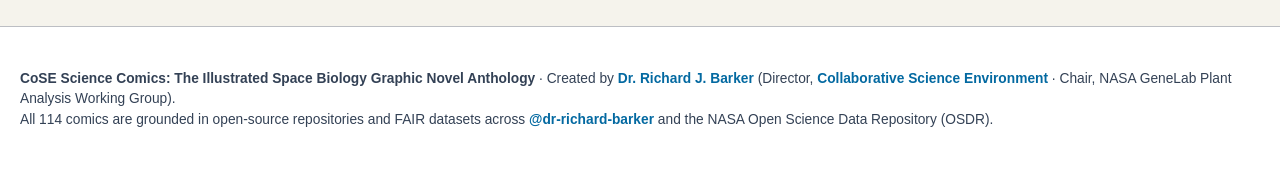
==== commit cd05a9b8: "Rename ASTRO-BOTANICA to AstroBotanical GeneLab Graphical Catalogue" ====
--- a/index.html
+++ b/index.html
@@ -9,8 +9,8 @@
       document.querySelector('meta[name="color-scheme"]').content = localStorage.getItem("color-scheme") ?? "light dark";
     } catch (_) {}
   </script>
-  <title>CoSE Science Comics — ASTRO-BOTANICA (90 Manga Vols), 10 Flagship Graphic Novels &amp; 114-Issue Research Archive</title>
-  <meta name="description" content="90-volume ASTRO-BOTANICA seinen manga series exploring 100% of NASA OSDR plant biology, 10 flagship Marvel- and Manga-styled illustrated space biology graphic novels, plus a 114-issue open-science research archive from Dr. Richard Barker's CoSE portfolio.">
+  <title>CoSE Science Comics — AstroBotanical GeneLab Graphical Catalogue (90 Manga Vols), 10 Flagship Graphic Novels &amp; 114-Issue Research Archive</title>
+  <meta name="description" content="90-volume AstroBotanical GeneLab Graphical Catalogue seinen manga series exploring 100% of NASA OSDR plant biology, 10 flagship Marvel- and Manga-styled illustrated space biology graphic novels, plus a 114-issue open-science research archive from Dr. Richard Barker's CoSE portfolio.">
   <link rel="icon" href="https://dr-richard-barker.github.io/Plant_response_to_radiation/cose/cose-logo.png">
   <link rel="stylesheet" href="css/comics.css">
   <link rel="stylesheet" href="css/graphic-novels.css">
@@ -53,7 +53,7 @@
     <div class="wrap control-deck-inner">
       <div class="view-tabs-bar" role="tablist" aria-label="Comic Portal Views">
         <button class="tab-btn active" data-tab-btn="novels" role="tab">⚡ Flagship Graphic Novels (10)</button>
-        <button class="tab-btn" data-tab-btn="astro-botanica" role="tab">🌱 ASTRO-BOTANICA (90 Vols)</button>
+        <button class="tab-btn" data-tab-btn="astro-botanica" role="tab">🌱 AstroBotanical GeneLab Graphical Catalogue (90 Vols)</button>
         <button class="tab-btn" data-tab-btn="newsstand" role="tab">📚 Research Archive (114)</button>
         <button class="tab-btn" data-tab-btn="reader" role="tab">📖 Archive Reader &amp; Exporter</button>
         <button class="tab-btn" data-tab-btn="constellation" role="tab">🌌 Concept Constellation</button>
@@ -90,9 +90,9 @@
   </main>
 
   <!-- ====================================================================
-       VIEW 0.5: ASTRO-BOTANICA (90-VOLUME SEINEN MANGA SERIES · NASA OSDR)
-       ==================================================================== -->
-  <main id="view-astro-botanica" class="view-section" aria-label="ASTRO-BOTANICA 90-Volume Manga Series">
+       VIEW 0.5: AstroBotanical GeneLab Graphical Catalogue (90-VOLUME SEINEN MANGA SERIES · NASA OSDR)
+       ==================================================================== -->
+  <main id="view-astro-botanica" class="view-section" aria-label="AstroBotanical GeneLab Graphical Catalogue 90-Volume Manga Series">
     <div class="wrap">
       <div id="astro-botanica-stage"></div>
     </div>
@@ -151,7 +151,7 @@
         <aside class="constellation-inspector-panel" id="constellation-inspector">
           <div class="inspector-empty">
             <h3>🌌 Unified Space Biology Knowledge Graph</h3>
-            <p>Click any of the <strong>16 Core Concept Stars</strong> (inner ring), <strong>90 Verified NASA OSDR ASTRO-BOTANICA Manga Volumes</strong> (middle emerald diamonds), or <strong>114 Research Archive Issues</strong> (outer ring) to see how key scientific discoveries connect across the entire lab!</p>
+            <p>Click any of the <strong>16 Core Concept Stars</strong> (inner ring), <strong>90 Verified NASA OSDR AstroBotanical GeneLab Graphical Catalogue Volumes</strong> (middle emerald diamonds), or <strong>114 Research Archive Issues</strong> (outer ring) to see how key scientific discoveries connect across the entire lab!</p>
           </div>
         </aside>
       </div>
@@ -177,7 +177,7 @@
       </p>
       <div id="styles-showcase-grid" class="styles-showcase-grid"></div>
 
-      <h2>📦 ASTRO-BOTANICA Printable Classroom Arc Curriculum Packs (90 Verified NASA OSDR Studies)</h2>
+      <h2>📦 AstroBotanical GeneLab Graphical Catalogue Printable Classroom Arc Curriculum Packs (90 Verified NASA OSDR Studies)</h2>
       <p class="hero-lede">
         Ready-to-print educator curriculum packets grounded in <strong>88/90 Live NASA OSDR API verified studies (+ 2 international archive studies; 3,787 verified biological samples)</strong>. Each pack includes K–5, 6–8, and 9–12 learning guides, molecular character rosters, mission debriefs, and a tear-off student lab-check quiz with teacher answer key.
       </p>
